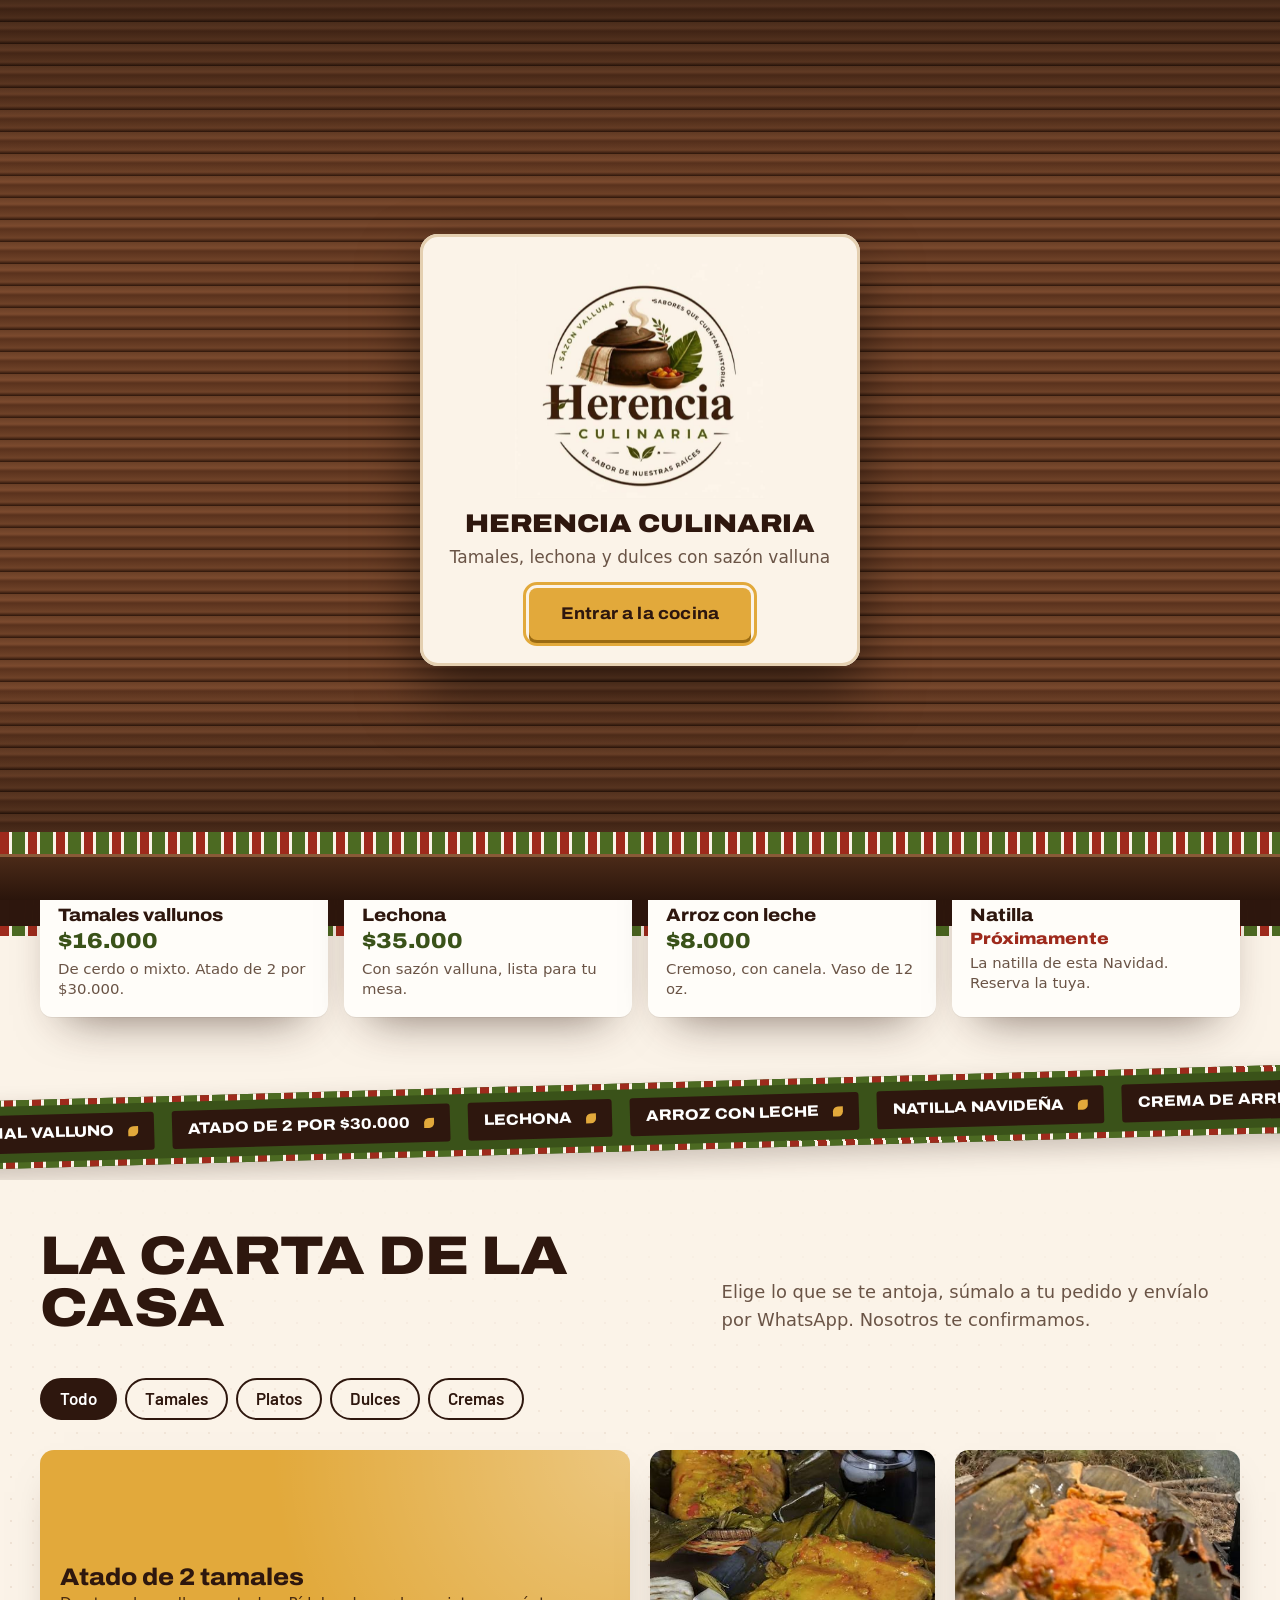
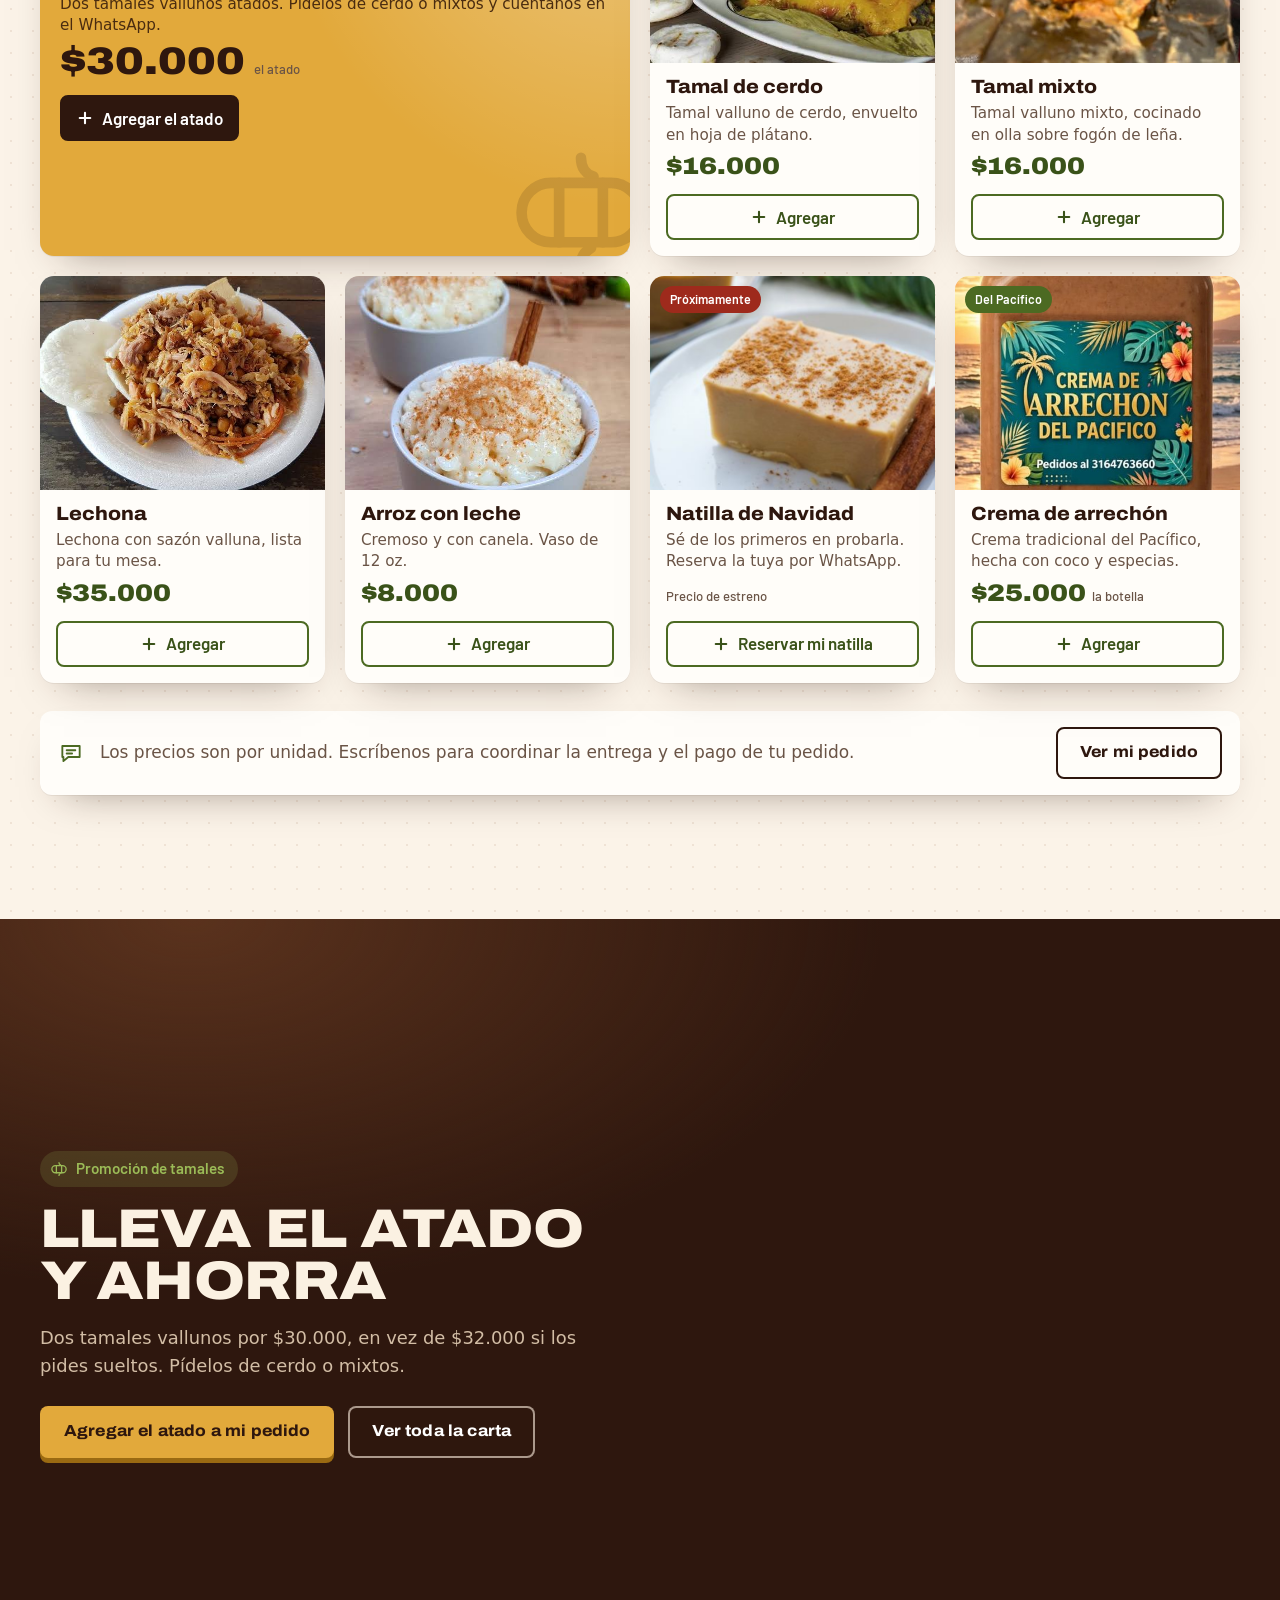
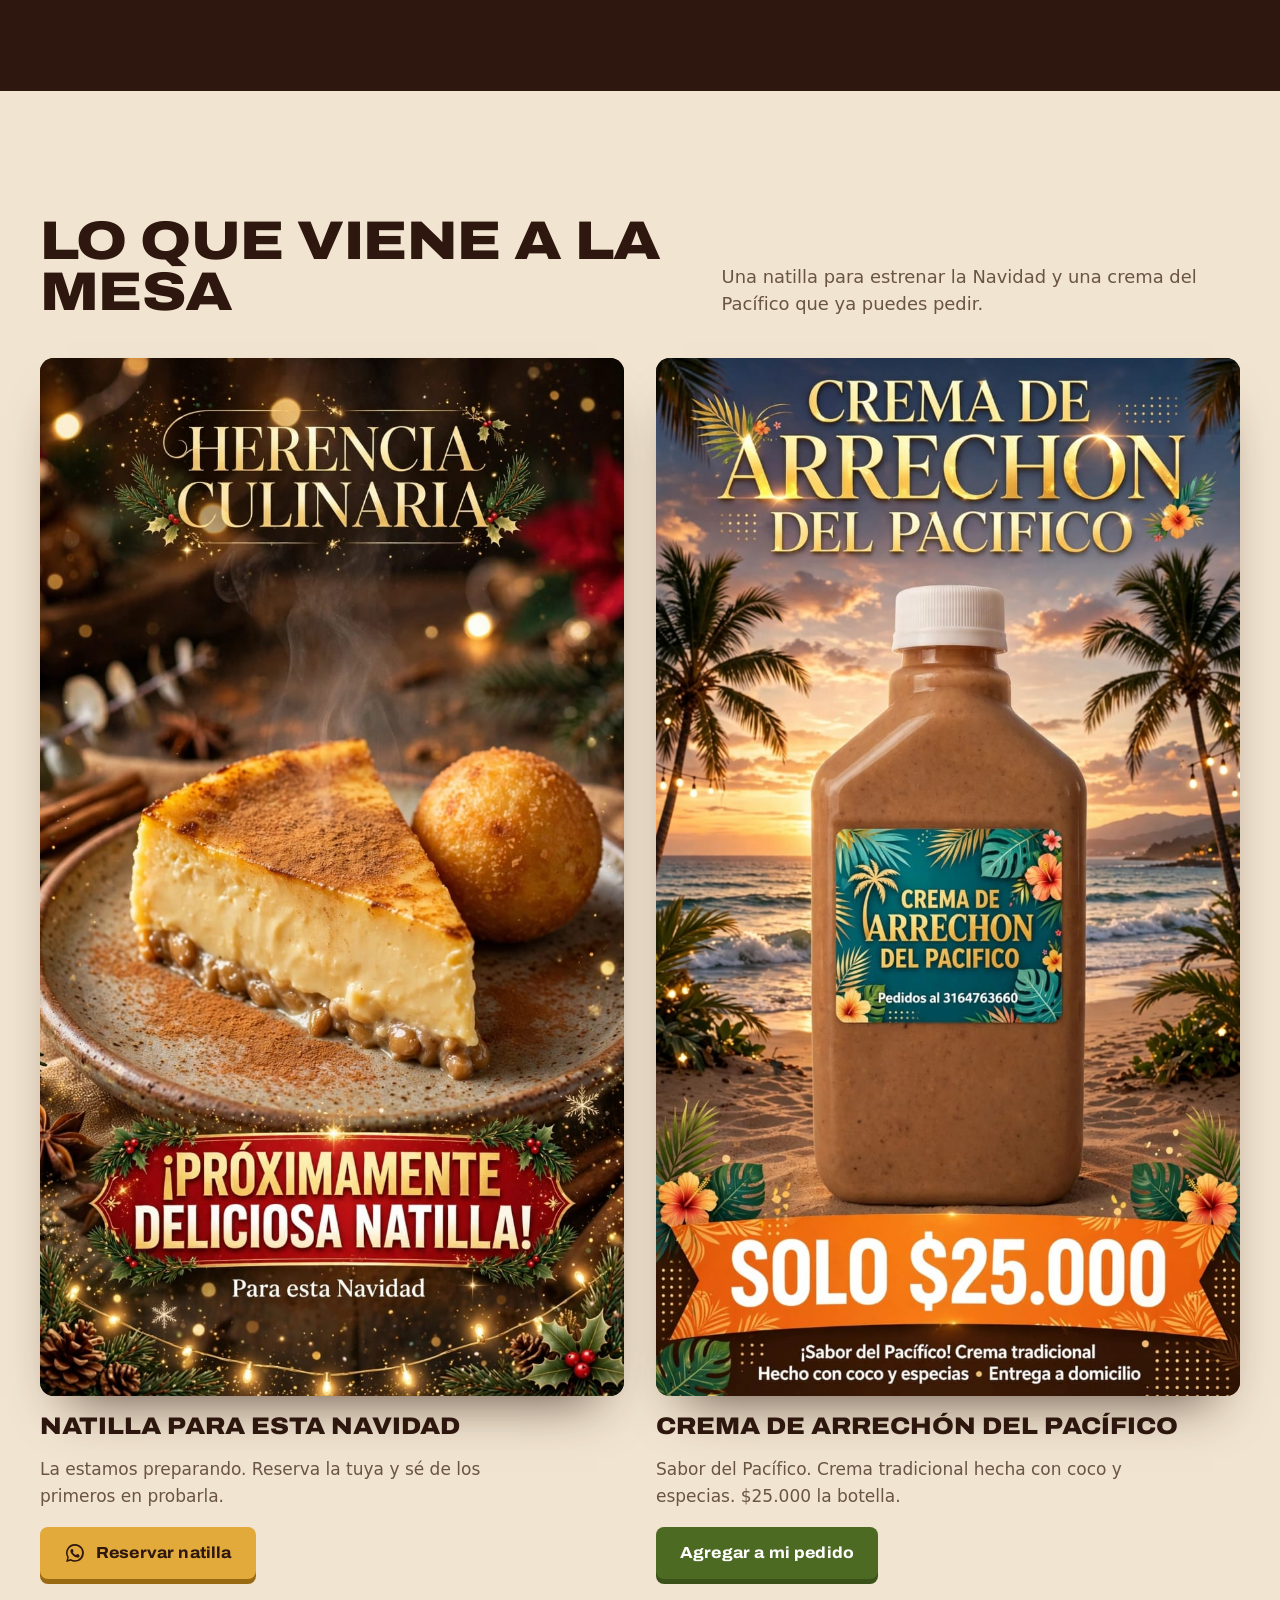
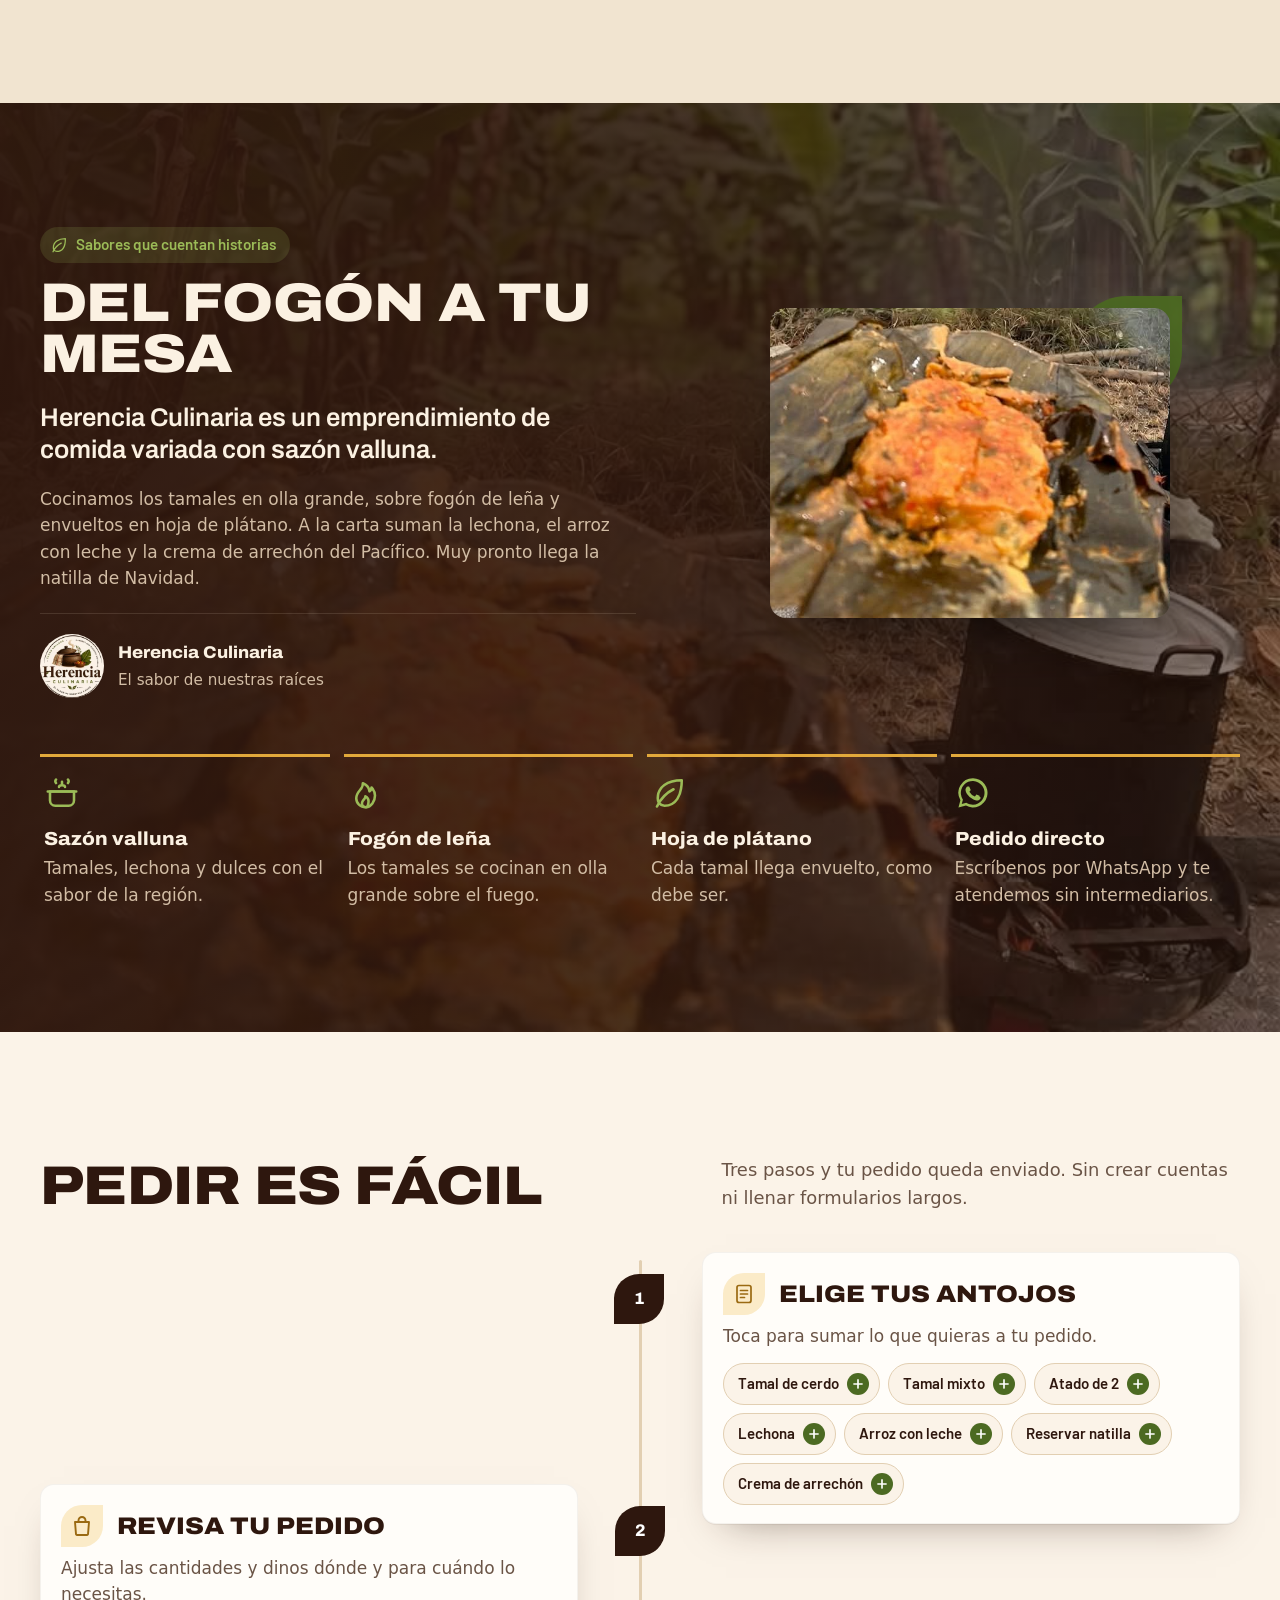
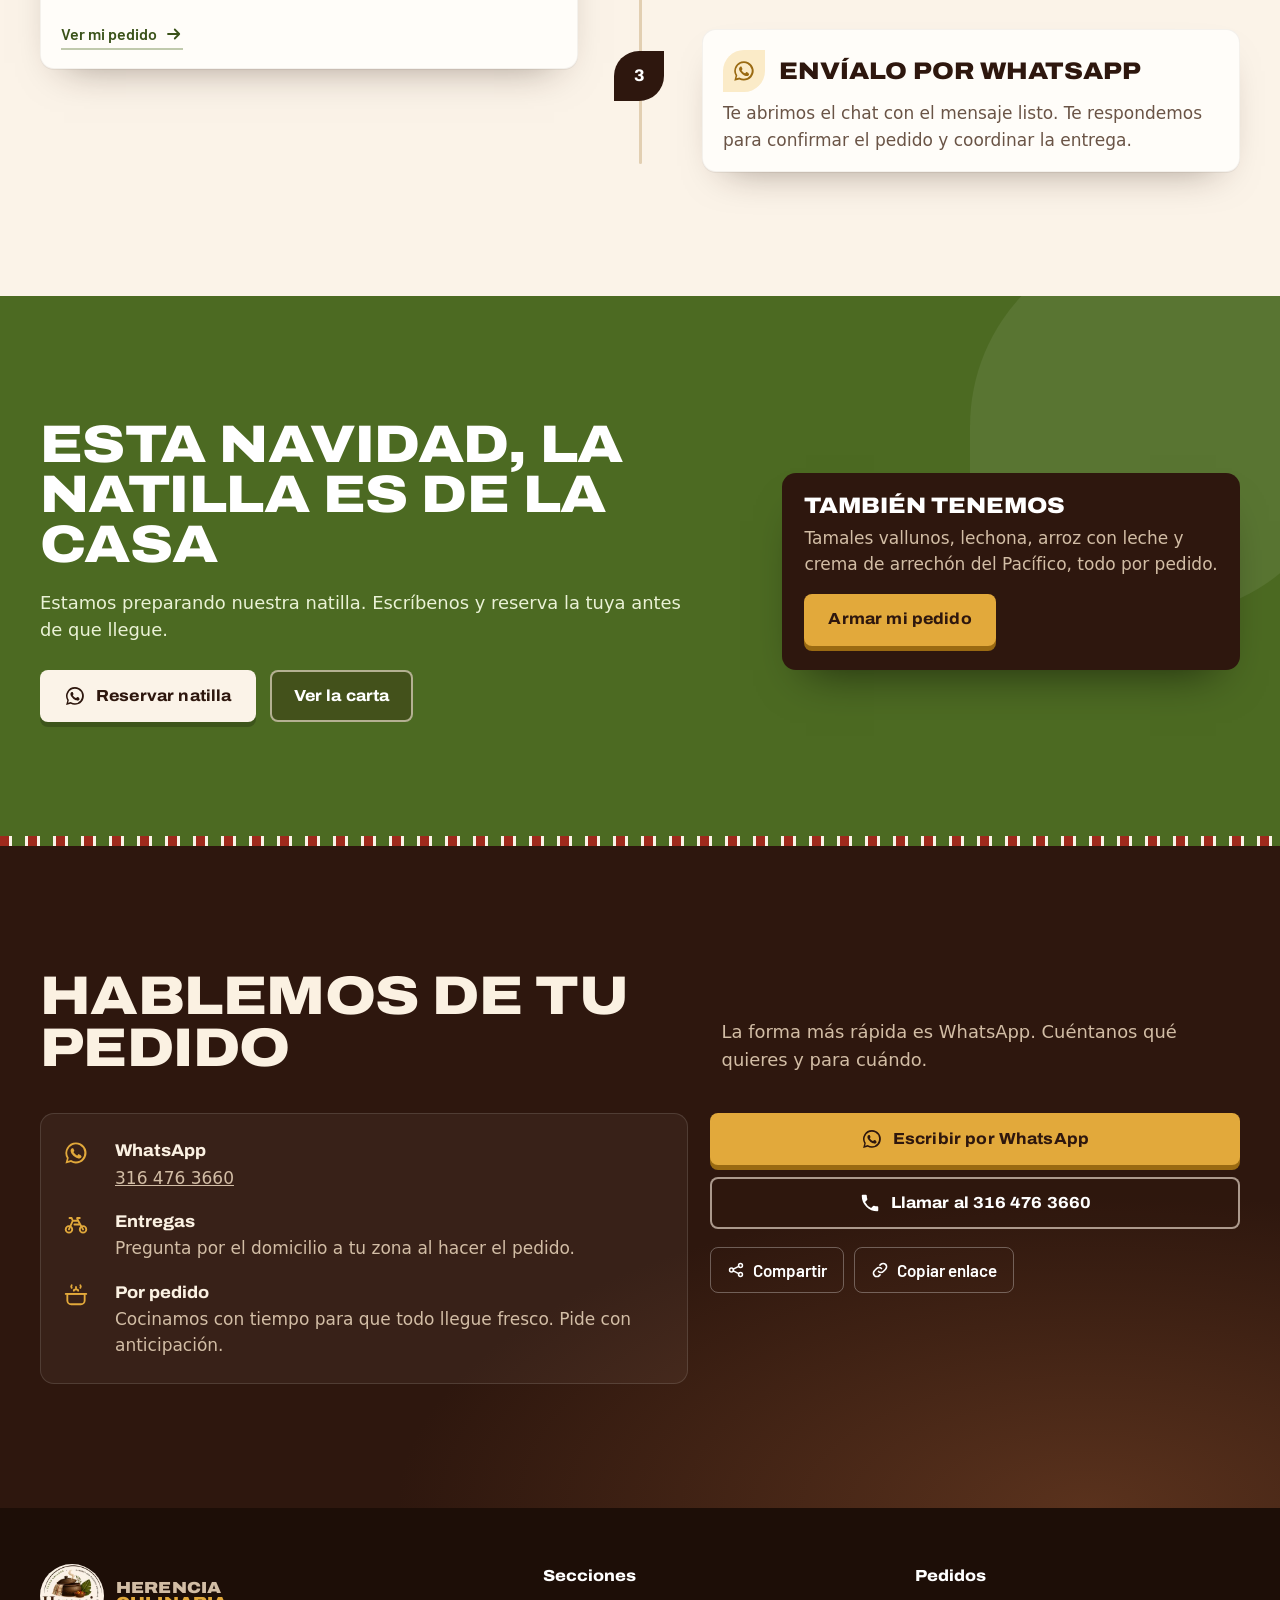
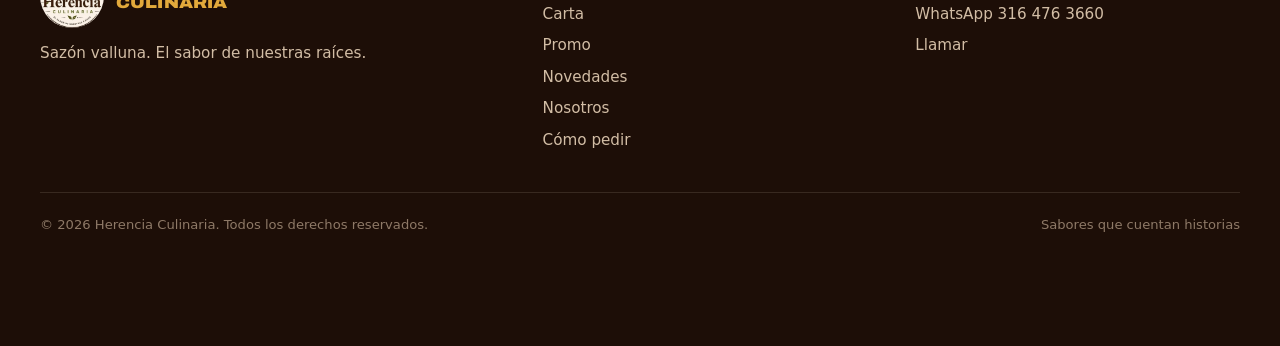
==== index.html @ c5fe3b29 "Update index.html" ====
<!doctype html>
<html lang="es">
<head>
<meta charset="utf-8">
<meta name="viewport" content="width=device-width, initial-scale=1, viewport-fit=cover">
<title>Herencia Culinaria | Tamales vallunos, lechona y dulces con sazón valluna</title>
<meta name="description" content="Herencia Culinaria: tamales vallunos de cerdo y mixto, lechona, arroz con leche, crema de arrechón del Pacífico y natilla navideña. Pide por WhatsApp.">
<meta name="theme-color" content="#2E170E">
<meta property="og:type" content="website">
<meta property="og:title" content="Herencia Culinaria">
<meta property="og:description" content="El sabor de nuestras raíces. Tamales, lechona y dulces con sazón valluna.">
<meta property="og:image" content="og.jpg">
<meta name="twitter:card" content="summary_large_image">
<link rel="icon" href="favicon.ico" sizes="any"><link rel="icon" type="image/png" href="favicon.png"><link rel="apple-touch-icon" href="apple-touch-icon.png">
<link rel="preload" href="font_archivo.woff2" as="font" type="font/woff2" crossorigin>
<style>
@font-face{font-family:"Archivo";src:url(font_archivo.woff2) format("woff2");font-weight:100 900;font-stretch:62% 125%;font-display:swap}
@font-face{font-family:"Barlow";src:url(font_b400.woff2) format("woff2");font-weight:400;font-display:swap}
@font-face{font-family:"Barlow";src:url(font_b500.woff2) format("woff2");font-weight:500;font-display:swap}
@font-face{font-family:"Barlow";src:url(font_b600.woff2) format("woff2");font-weight:600;font-display:swap}

:root{
  --oro:#E2A93B; --oro-2:#9A6A12; --oro-claro:#F3C566; --oro-suave:#FBEBC8;
  --cafe:#2E170E; --cafe-2:#3D2013; --cafe-3:#53301D; --linea:rgba(255,236,210,.12);
  --crema:#FBF3E8; --arena:#F1E4D0; --arena-2:#E2CFB2; --blanco:#FFFDF9;
  --verde:#4C6A22; --verde-2:#3A5219; --verde-claro:#9BBB57; --verde-suave:#E7EED5;
  --rojo:#9E2A1C; --tierra:#8A4F2B;
  --texto-claro:#FBF1E2; --sub-claro:#D2BDA5; --texto-osc:#2E170E; --sub-osc:#6A5446;
  --mantel:repeating-linear-gradient(90deg,var(--rojo) 0 9px,var(--crema) 9px 12px,var(--verde) 12px 25px,var(--crema) 25px 28px);
  --hoja:50% 0 50% 0;
  --display:"Archivo","Arial Narrow",Impact,sans-serif;
  --texto:"Barlow",system-ui,-apple-system,"Segoe UI",sans-serif;
  --hd:68px; --gutter:20px; --ancho:1200px;
  --sombra:0 1px 0 rgba(46,23,14,.06),0 18px 40px -24px rgba(46,23,14,.5);
}
@media (min-width:900px){:root{--gutter:32px}}
*{box-sizing:border-box;-webkit-tap-highlight-color:transparent}
html{-webkit-text-size-adjust:100%;scroll-padding-top:calc(var(--hd) + 10px);scroll-behavior:smooth}
@media (prefers-reduced-motion:reduce){html{scroll-behavior:auto}}
body{margin:0;background:var(--crema);color:var(--texto-osc);font-family:var(--texto);font-size:17px;line-height:1.55;overflow-x:hidden}
img{max-width:100%;display:block;height:auto}
a{color:inherit}
button{font:inherit;color:inherit}
:focus-visible{outline:3px solid var(--oro);outline-offset:3px}
.sr{position:absolute!important;width:1px;height:1px;overflow:hidden;clip:rect(0 0 0 0);white-space:nowrap}
.cont{max-width:calc(var(--ancho) + var(--gutter) * 2);margin:0 auto;padding:0 var(--gutter)}
.tit{font-family:var(--display);font-stretch:116%;font-weight:850;text-transform:uppercase;line-height:.95;letter-spacing:-.01em;margin:0}
.h2{font-size:clamp(1.9rem,5vw,3.4rem)}
.sec{position:relative;padding:88px 0}
@media (min-width:1080px){.sec{padding:124px 0}}
.oscuro{background:var(--cafe);color:var(--texto-claro)}
.cab{display:grid;gap:16px;margin-bottom:40px}
@media (min-width:900px){.cab{grid-template-columns:1.1fr .9fr;align-items:end;gap:48px}.cab .lead{margin:0}}
.lead{font-size:1.12rem;max-width:58ch;margin:18px 0 0;color:var(--sub-osc)}
.oscuro .lead{color:var(--sub-claro)}
.hoja-ic{display:grid;place-items:center;border-radius:var(--hoja)}
.sello-t{display:inline-flex;align-items:center;gap:8px;font-weight:600;color:var(--verde-2);background:var(--verde-suave);padding:6px 14px 6px 10px;border-radius:999px;margin:0 0 16px;font-size:.95rem}
.sello-t svg{width:18px;height:18px}
.oscuro .sello-t{background:rgba(155,187,87,.16);color:var(--verde-claro)}

/* BOTONES */
.btn{display:inline-flex;align-items:center;justify-content:center;gap:10px;min-height:52px;padding:0 22px;border-radius:8px;border:2px solid transparent;font-family:var(--display);font-stretch:108%;font-weight:750;font-size:1rem;letter-spacing:.01em;text-decoration:none;cursor:pointer;transition:transform .15s ease,background-color .2s ease,border-color .2s ease,color .2s,box-shadow .2s;position:relative;overflow:hidden;white-space:nowrap}
.btn svg{width:22px;height:22px;flex:none}
.btn:active{transform:translateY(2px)}
.btn-o{background:var(--oro);color:var(--cafe);box-shadow:0 5px 0 var(--oro-2)}
.btn-o:active{box-shadow:0 2px 0 var(--oro-2)}
.btn-o:hover{background:var(--oro-claro)}
.btn-o::after{content:"";position:absolute;top:0;left:-60%;width:40%;height:100%;background:linear-gradient(100deg,transparent,rgba(255,255,255,.5),transparent);transform:skewX(-18deg);animation:brillo 6s ease-in-out infinite}
@keyframes brillo{0%,75%{left:-60%}100%{left:130%}}
.btn-l{border-color:rgba(255,241,226,.6);color:#fff;background:rgba(46,23,14,.3)}
.btn-l:hover{background:rgba(255,255,255,.12);border-color:#fff}
.btn-c{border-color:var(--cafe);color:var(--cafe);background:transparent}
.btn-c:hover{background:var(--cafe);color:#fff}
.btn-v{background:var(--verde);color:#fff;box-shadow:0 5px 0 var(--verde-2)}
.btn-v:active{box-shadow:0 2px 0 var(--verde-2)}
.btn-v:hover{background:#5a7c29}
.btn-b{background:var(--crema);color:var(--cafe);box-shadow:0 5px 0 rgba(0,0,0,.2)}
.btn-b:hover{background:#fff}

/* ============ ENTRADA ============ */
#en{display:none}
.js #en{display:flex}
#en{position:fixed;inset:0;z-index:100;flex-direction:column;align-items:center;justify-content:center;
  background:linear-gradient(180deg,rgba(0,0,0,.35),rgba(0,0,0,0) 20%,rgba(0,0,0,0) 76%,rgba(0,0,0,.45)),
  repeating-linear-gradient(180deg,#6a3f26 0,#7b4a2e 6px,#5a321d 9px,#6f4228 18px,#3f2112 21px,#2c160b 22px);
  transition:transform 1.3s cubic-bezier(.65,0,.3,1);will-change:transform}
#en.abre{transform:translateY(-104%)}
.en-placa{position:relative;width:min(88vw,440px);background:var(--crema);border-radius:18px;padding:22px 22px 26px;text-align:center;color:var(--cafe);box-shadow:0 30px 60px rgba(0,0,0,.5),inset 0 0 0 3px #e4cfb0}
.en-logo{position:relative;width:min(64vw,250px);aspect-ratio:1;margin:0 auto 6px}
.en-logo img{width:100%;height:100%;object-fit:contain}
.js .en-logo img{opacity:0;transform:scale(.82) rotate(-4deg)}
.en-logo.arma img{animation:logoIn .9s cubic-bezier(.2,.9,.25,1.2) forwards .1s}
@keyframes logoIn{to{opacity:1;transform:none}}
.vapor{position:absolute;left:34%;top:20%;width:14%;height:30%;pointer-events:none}
.vapor i{position:absolute;bottom:0;left:50%;width:70%;aspect-ratio:1;margin-left:-35%;border-radius:50%;background:radial-gradient(circle,rgba(150,120,95,.38),rgba(150,120,95,0) 70%);opacity:0;animation:sube-v 3.2s ease-out infinite}
.vapor i:nth-child(2){animation-delay:1.05s;left:40%}
.vapor i:nth-child(3){animation-delay:2.1s;left:62%}
@keyframes sube-v{0%{opacity:0;transform:translateY(0) scale(.6)}25%{opacity:.9}100%{opacity:0;transform:translateY(-120%) scale(1.8)}}
.en-nom{font-family:var(--display);font-weight:900;font-stretch:115%;text-transform:uppercase;line-height:.95;font-size:clamp(1.1rem,5vw,1.6rem);margin:6px 0 0;color:var(--cafe)}
.en-sub{margin:8px 0 18px;color:var(--sub-osc)}
.js .en-txt{opacity:0;transform:translateY(10px);transition:opacity .5s ease,transform .5s ease;transition-delay:1.1s}
.en-placa.lista .en-txt{opacity:1;transform:none}
.en-btn{font-size:1.06rem;padding:0 30px}
.en-placa.golpe{animation:golpe .26s cubic-bezier(.3,1.6,.5,1)}
@keyframes golpe{0%{transform:none}25%{transform:translateY(7px) scale(.985) rotate(var(--giro,-.5deg))}60%{transform:translateY(-2px)}100%{transform:none}}
.en-btn[disabled]{opacity:.85;cursor:default}
.en-mantel{position:absolute;left:0;right:0;bottom:46px;height:22px;background:var(--mantel)}
.en-riel{position:absolute;left:0;right:0;bottom:0;height:46px;background:linear-gradient(180deg,#4b2a18,#2a150b);border-top:3px solid #8a5a38}

/* ============ BARRA SUPERIOR Y CABECERA ============ */
.tb{background:#1d0e07;color:var(--sub-claro);font-size:.86rem;display:none}
@media (min-width:900px){.tb{display:block}}
.tb-in{display:flex;align-items:center;gap:22px;height:38px}
.tb a,.tb span{display:inline-flex;align-items:center;gap:8px;text-decoration:none}
.tb a:hover{color:#fff}
.tb svg{width:15px;height:15px;color:var(--oro)}
.tb .der{margin-left:auto;display:flex;gap:22px}
.hd{position:sticky;top:0;z-index:50;height:var(--hd);background:var(--cafe);color:#fff;border-bottom:1px solid var(--linea);transition:box-shadow .3s}
.hd.fijo{box-shadow:0 10px 30px rgba(0,0,0,.28)}
.hd-in{display:flex;align-items:center;gap:12px;height:100%}
.hd-marca{display:flex;align-items:center;gap:10px;text-decoration:none;margin-right:auto;min-width:0}
.hd-marca img{width:46px;height:46px;border-radius:50%;flex:none;background:var(--crema)}
.hd-nom{font-family:var(--display);font-weight:900;font-stretch:115%;text-transform:uppercase;line-height:.9;font-size:.86rem;letter-spacing:.01em}
.hd-nom span{display:block;color:var(--oro)}
.hd-nav{display:none;gap:2px}
.hd-nav a{position:relative;text-decoration:none;font-weight:600;padding:8px 11px;border-radius:6px;color:#E3D2BD}
.hd-nav a::after{content:"";position:absolute;left:11px;right:11px;bottom:2px;height:2px;background:var(--oro);transform:scaleX(0);transform-origin:left;transition:transform .25s}
.hd-nav a:hover{color:#fff}
.hd-nav a:hover::after,.hd-nav a.act::after{transform:none}
.hd-nav a.act{color:#fff}
.icono-b{width:44px;height:44px;border-radius:8px;border:1px solid var(--linea);background:transparent;display:grid;place-items:center;cursor:pointer;flex:none;color:#fff}
.icono-b svg{width:22px;height:22px}
.hd-cta{min-height:44px;padding:0 16px;font-size:.92rem;box-shadow:0 4px 0 var(--oro-2)}
.hd-menu{display:grid}
.hd-son .off{display:none}
.hd-son[aria-pressed="false"] .on{display:none}
.hd-son[aria-pressed="false"] .off{display:block}
@media (max-width:599px){.hd-cta{display:none}}
@media (max-width:370px){.hd-nom{font-size:.74rem}}
@media (min-width:1120px){.hd-nav{display:flex}.hd-menu{display:none}.hd-nom{font-size:.98rem}}
.menu{position:fixed;inset:0;z-index:70;background:var(--cafe);color:#fff;display:flex;flex-direction:column;padding:calc(var(--hd) + 10px) 24px calc(24px + env(safe-area-inset-bottom));overflow:auto}
.menu[hidden]{display:none}
.menu-x{position:absolute;right:16px;top:12px}
.menu nav{display:grid;gap:4px;margin-bottom:28px}
.menu nav a{display:block;text-decoration:none;font-family:var(--display);font-stretch:118%;font-weight:850;text-transform:uppercase;font-size:clamp(1.6rem,8vw,2.4rem);line-height:1.15;padding:6px 0;border-bottom:1px solid var(--linea)}
.js .menu nav a{opacity:0;transform:translateX(-18px)}
.menu.abierto nav a{opacity:1;transform:none;transition:opacity .35s ease,transform .35s ease;transition-delay:calc(var(--i) * 45ms)}
.menu-contacto{display:grid;gap:10px;margin-top:auto}
.menu-contacto .btn{width:100%}
.menu-datos{color:var(--sub-claro);font-size:.95rem;margin:14px 0 0;line-height:1.7}

/* ============ PORTADA ============ */
.pt{position:relative;color:#fff;background:radial-gradient(120% 90% at 85% 10%,#5a321d 0%,rgba(90,50,29,0) 55%),var(--cafe);isolation:isolate;overflow:hidden}
.pt-in{display:grid;min-height:min(780px,calc(100svh - var(--hd)));align-items:center;gap:36px;padding-top:56px;padding-bottom:160px}
@media (min-width:960px){.pt-in{grid-template-columns:1.1fr .9fr;gap:56px}}
.pt-txt-c{position:relative;z-index:2}
.lugar{display:inline-flex;align-items:center;gap:8px;font-weight:600;color:var(--cafe);background:var(--oro);padding:6px 14px 6px 10px;border-radius:4px;margin-bottom:22px}
.lugar svg{width:18px;height:18px}
.pt h1{font-family:var(--display);font-stretch:120%;font-weight:900;text-transform:uppercase;line-height:.94;letter-spacing:-.015em;font-size:clamp(2.2rem,5.6vw,4.4rem);margin:0;max-width:14ch}
.pt h1 .pal{display:inline-block;overflow:hidden;vertical-align:top;padding-bottom:.06em;margin-bottom:-.06em}
.pt h1 .pal>span{display:inline-block}
.js .pt h1 .pal>span{transform:translateY(108%)}
.listo .pt h1 .pal>span{transform:none;transition:transform .85s cubic-bezier(.2,.8,.2,1);transition-delay:calc(var(--i) * 70ms + 200ms)}
.pt h1 .acento{color:var(--oro)}
.pt-txt{font-size:1.15rem;max-width:46ch;margin:22px 0 28px;color:#EBDDC9}
.pt-acc{display:flex;flex-wrap:wrap;gap:14px}
.pt-sellos{display:flex;flex-wrap:wrap;gap:10px 24px;margin:30px 0 0;padding:0;list-style:none;color:#E6D6C0;font-weight:500}
.pt-sellos li{display:flex;align-items:center;gap:8px}
.pt-sellos svg{width:20px;height:20px;color:var(--verde-claro)}
.js .pt .lugar,.js .pt-txt,.js .pt-acc,.js .pt-sellos,.js .pt-foto{opacity:0;transform:translateY(14px)}
.listo .pt .lugar,.listo .pt-txt,.listo .pt-acc,.listo .pt-sellos{opacity:1;transform:none;transition:opacity .7s ease .85s,transform .7s ease .85s}
.listo .pt .lugar{transition-delay:.1s}
.listo .pt-sellos{transition-delay:1.15s}
.pt-foto{position:relative;z-index:1;justify-self:center;width:min(100%,430px)}
.listo .pt-foto{opacity:1;transform:none;transition:opacity .9s ease .3s,transform .9s ease .3s}
.pt-marco{position:relative;border-radius:200px 200px 18px 18px;overflow:hidden;aspect-ratio:4/5;box-shadow:0 30px 60px -20px rgba(0,0,0,.65),0 0 0 6px rgba(251,243,232,.08)}
.pt-marco img{width:100%;height:100%;object-fit:cover;object-position:50% 62%;transform:scale(1.12);transition:transform 2.8s cubic-bezier(.2,.7,.2,1)}
.listo .pt-marco img{transform:scale(1)}
.pt-marco::after{content:"";position:absolute;inset:0;background:linear-gradient(0deg,rgba(46,23,14,.45),rgba(46,23,14,0) 40%)}
.pt-chapa{position:absolute;z-index:3;right:-6px;bottom:30px;width:128px;height:128px;border-radius:50%;background:var(--oro);color:var(--cafe);display:grid;place-content:center;text-align:center;font-family:var(--display);line-height:1;transform:rotate(10deg);box-shadow:0 14px 28px -10px rgba(0,0,0,.6),inset 0 0 0 4px rgba(46,23,14,.14);animation:mece 5s ease-in-out infinite}
.pt-chapa small{font-size:.74rem;font-weight:700;font-stretch:100%}
.pt-chapa b{display:block;font-size:1.5rem;font-weight:900;font-stretch:104%;margin:3px 0;letter-spacing:-.02em}
.pt-chapa span{font-size:.8rem;font-weight:800;font-stretch:108%}
@keyframes mece{0%,100%{transform:rotate(10deg)}50%{transform:rotate(4deg) translateY(-4px)}}
.pt-mantel{position:absolute;left:0;right:0;bottom:0;height:10px;background:var(--mantel);z-index:2}
@media (max-width:959px){
  .pt-in{padding-top:30px;padding-bottom:138px;min-height:0}
  .pt-foto{order:-1;width:min(86%,340px)}
  .pt-chapa{width:108px;height:108px;right:-8px;bottom:22px}
  .pt-chapa b{font-size:1.2rem}
  .pt-txt{font-size:1.04rem;margin:16px 0 22px}
  .pt-acc .btn{flex:1 1 auto}
  .pt-sellos{font-size:.93rem;gap:8px 18px}
}
/* accesos rápidos */
.acc{position:relative;z-index:3;margin-top:-108px}
.acc-grid{display:grid;grid-template-columns:1fr 1fr;gap:12px}
@media (min-width:960px){.acc-grid{grid-template-columns:repeat(4,1fr);gap:16px}}
.acc-t{position:relative;display:flex;flex-direction:column;gap:6px;background:var(--blanco);border-radius:12px;padding:20px 18px 18px;text-decoration:none;box-shadow:0 1px 0 rgba(46,23,14,.06),0 24px 48px -26px rgba(46,23,14,.65);transition:transform .3s cubic-bezier(.2,.8,.2,1)}
.acc-t::after{content:"";position:absolute;left:0;right:0;bottom:0;height:4px;border-radius:0 0 12px 12px;background:var(--verde);transform:scaleX(0);transform-origin:left;transition:transform .35s}
.acc-t:hover{transform:translateY(-5px)}
.acc-t:hover::after{transform:none}
.acc-ic{width:48px;height:48px;background:var(--oro-suave);color:var(--oro-2);margin-bottom:4px;transition:background-color .3s,color .3s}
.acc-t:hover .acc-ic{background:var(--verde);color:#fff}
.acc-ic svg{width:26px;height:26px}
.acc-t h3{font-family:var(--display);font-stretch:110%;font-weight:800;font-size:1.12rem;line-height:1.05;margin:0}
.acc-t .pr{font-family:var(--display);font-stretch:112%;font-weight:850;font-size:1.35rem;color:var(--verde-2);line-height:1}
.acc-t .pr.prox{font-size:1.02rem;color:var(--rojo)}
.acc-t p{margin:0;color:var(--sub-osc);font-size:.93rem;line-height:1.35}
@media (max-width:599px){.acc-t{padding:16px 14px 14px}.acc-t p{display:none}.acc-ic{width:42px;height:42px}.acc-t h3{font-size:1rem}.acc-t .pr{font-size:1.15rem}}

/* ============ CINTA ============ */
.cinta-env{position:relative;overflow:hidden;padding:66px 0 30px;background:var(--crema)}
.cinta{position:relative;margin:0 -4%;padding:9px 0;background:var(--verde-2);transform:rotate(-1.6deg);box-shadow:0 10px 24px rgba(46,23,14,.22);border-top:6px solid transparent;border-bottom:6px solid transparent;border-image:var(--mantel) 6 0 6 0 stretch}
.cinta-pista{display:flex;width:max-content;animation:cinta 46s linear infinite}
.pausa .cinta-pista{animation-play-state:paused}
.cinta-grupo{display:flex;align-items:center;gap:18px;padding-right:18px}
.cinta-it{display:inline-flex;align-items:center;gap:14px;background:var(--cafe);color:#fff;font-family:var(--display);font-stretch:112%;font-weight:800;text-transform:uppercase;font-size:.95rem;padding:7px 16px;border-radius:3px;white-space:nowrap}
.cinta-it::after{content:"";width:10px;height:10px;background:var(--oro);border-radius:var(--hoja)}
@keyframes cinta{to{transform:translateX(-50%)}}

/* ============ CARTA ============ */
.ca{background:var(--crema);padding-top:50px}
.ca::before{content:"";position:absolute;inset:0;pointer-events:none;background-image:radial-gradient(rgba(138,79,43,.1) 1.2px,transparent 1.4px);background-size:22px 22px;-webkit-mask-image:linear-gradient(180deg,transparent,#000 25%);mask-image:linear-gradient(180deg,transparent,#000 25%)}
.ca .cont{position:relative}
.ca-filtros{display:flex;gap:8px;overflow-x:auto;padding:4px var(--gutter) 14px;margin:0 calc(var(--gutter) * -1) 16px;scrollbar-width:none}
.ca-filtros::-webkit-scrollbar{display:none}
.ca-f{flex:none;min-height:42px;padding:0 18px;border-radius:999px;border:2px solid var(--cafe);background:transparent;font-weight:600;cursor:pointer;color:var(--cafe);transition:background-color .2s,color .2s}
.ca-f[aria-pressed="true"]{background:var(--cafe);color:#fff}
.ca-grid{display:grid;gap:16px;grid-template-columns:1fr 1fr}
@media (min-width:860px){.ca-grid{grid-template-columns:repeat(3,1fr);gap:20px}}
@media (min-width:1100px){.ca-grid{grid-template-columns:repeat(4,1fr)}}
.ca-c{position:relative;background:var(--blanco);border-radius:14px;overflow:hidden;display:flex;flex-direction:column;box-shadow:var(--sombra);transition:transform .35s cubic-bezier(.2,.8,.2,1),box-shadow .35s}
.ca-c:hover{transform:translateY(-4px);box-shadow:0 1px 0 rgba(46,23,14,.06),0 26px 46px -24px rgba(46,23,14,.55)}
.ca-c[hidden]{display:none}
.ca-foto{position:relative;aspect-ratio:4/3;overflow:hidden;background:var(--arena)}
.ca-foto img{width:100%;height:100%;object-fit:cover;transition:transform .8s cubic-bezier(.2,.7,.2,1)}
.ca-c:hover .ca-foto img{transform:scale(1.06)}
.ca-ins{position:absolute;left:10px;top:10px;background:var(--rojo);color:#fff;padding:4px 10px;border-radius:999px;font-size:.78rem;font-weight:600}
.ca-ins.v{background:var(--verde)}
.ca-cuerpo{padding:14px 16px 16px;display:flex;flex-direction:column;gap:6px;flex:1}
.ca-c h3{font-family:var(--display);font-stretch:108%;font-weight:800;font-size:1.2rem;line-height:1.05;margin:0}
.ca-c p{margin:0;color:var(--sub-osc);font-size:.95rem;line-height:1.4}
.ca-precio{font-family:var(--display);font-stretch:114%;font-weight:900;font-size:1.5rem;line-height:1;color:var(--verde-2);margin-top:2px}
.ca-precio small{font-family:var(--texto);font-weight:500;font-size:.82rem;color:var(--sub-osc);font-stretch:100%}
.ca-add{margin-top:auto;display:inline-flex;align-items:center;justify-content:center;gap:8px;min-height:46px;padding:0 14px;border-radius:8px;border:2px solid var(--verde);background:var(--blanco);color:var(--verde-2);font-weight:600;cursor:pointer;transition:background-color .2s,color .2s;margin-top:10px}
.ca-add svg{width:18px;height:18px}
.ca-add .ok{display:none}
.ca-add[aria-pressed="true"]{background:var(--verde);color:#fff}
.ca-add[aria-pressed="true"] .mas{display:none}
.ca-add[aria-pressed="true"] .ok{display:block}
.ca-promo{grid-column:1 / -1;background:var(--oro);color:var(--cafe);flex-direction:row;align-items:center;padding:0;background-image:radial-gradient(circle at 100% 0,rgba(255,255,255,.35),rgba(255,255,255,0) 50%)}
@media (min-width:860px){.ca-promo{grid-column:span 2}}
.ca-promo .ca-cuerpo{padding:20px 20px 20px;gap:4px}
.ca-promo h3{font-size:1.5rem}
.ca-promo p{color:#4a2c10}
.ca-promo .ca-precio{color:var(--cafe);font-size:2.4rem}
.ca-promo .ca-add{border-color:var(--cafe);background:var(--cafe);color:#fff;align-self:flex-start}
.ca-promo .ca-add[aria-pressed="true"]{background:#fff;color:var(--cafe)}
.ca-promo svg.fondo-m{position:absolute;right:-26px;bottom:-30px;width:150px;height:150px;opacity:.14;color:var(--cafe)}
.ca-nota{margin:28px 0 0;color:var(--sub-osc);display:flex;flex-wrap:wrap;align-items:center;gap:10px 16px;background:var(--blanco);border-radius:12px;padding:16px 18px;box-shadow:var(--sombra)}
.ca-nota svg{width:26px;height:26px;color:var(--verde);flex:none}
.ca-nota p{margin:0;flex:1 1 260px}
@media (max-width:859px){.ca-grid{gap:10px}.ca-cuerpo{padding:10px 11px 12px;gap:4px}.ca-c h3{font-size:1rem}.ca-c p{font-size:.86rem}.ca-precio{font-size:1.25rem}.ca-add{font-size:.9rem;padding:0 8px;min-height:44px}.ca-add .t-larga{display:none}.ca-promo h3{font-size:1.2rem}.ca-promo .ca-precio{font-size:1.9rem}}
@media (max-width:340px){.ca-grid{grid-template-columns:1fr}}

/* ============ PROMO (tabla de madera) ============ */
.pm{overflow:hidden;background:radial-gradient(90% 80% at 15% 0%,#5a321d 0%,rgba(90,50,29,0) 60%),var(--cafe)}
.pm-grid{display:grid;gap:36px;align-items:center}
@media (min-width:960px){.pm-grid{grid-template-columns:1fr 1fr;gap:64px}}
.pm h2{font-size:clamp(2rem,5vw,3.4rem)}
.pm-acc{display:flex;flex-wrap:wrap;gap:14px;margin-top:26px}
.tabla{position:relative;width:min(100%,460px);justify-self:center;aspect-ratio:665/865;border-radius:10px;overflow:hidden;box-shadow:0 40px 70px -26px rgba(0,0,0,.8),0 0 0 1px rgba(255,255,255,.06);transform:rotate(1.2deg);transition:transform .5s cubic-bezier(.2,.8,.2,1)}
.tabla:hover{transform:rotate(0)}
.tabla>img{position:absolute;inset:0;width:100%;height:100%;object-fit:cover}
.tabla-in{position:absolute;inset:11% 12% 9% 12%;display:flex;flex-direction:column;align-items:center;justify-content:center;text-align:center;color:#2a1209;text-shadow:0 1px 0 rgba(255,214,160,.28),0 -1px 1px rgba(0,0,0,.35)}
.tabla-in small{font-family:var(--display);font-stretch:112%;font-weight:800;text-transform:uppercase;letter-spacing:.14em;font-size:.82rem}
.tabla-in b{display:block;font-family:var(--display);font-stretch:108%;font-weight:900;font-size:clamp(2rem,8.4vw,2.9rem);line-height:.95;margin:10px 0 4px;letter-spacing:-.03em;white-space:nowrap}
.tabla-in .de{font-family:var(--display);font-stretch:112%;font-weight:800;text-transform:uppercase;font-size:clamp(1rem,3.8vw,1.3rem);line-height:1.1}
.tabla-in .linea{width:60%;height:3px;margin:16px auto;background:currentColor;opacity:.55;border-radius:2px}
.tabla-in p{margin:0;font-size:1rem;line-height:1.35;max-width:24ch;font-weight:600}
.tabla-in .btn{margin-top:18px;min-height:46px;font-size:.95rem;text-shadow:none}

  /* ============ PROMOCIÓN DEL HERO ============ */

.pt-promo{
  position:relative;
  z-index:1;
  justify-self:center;
  width:min(100%,520px);
}

.promo-card{
  position:relative;
  min-height:455px;
  padding:42px 38px 34px;
  border:1px solid rgba(251,243,232,.12);
  border-radius:28px;
  overflow:hidden;

  background:
    radial-gradient(
      circle at 90% 8%,
      rgba(226,169,59,.14) 0 12%,
      transparent 13%
    ),
    linear-gradient(
      145deg,
      rgba(83,48,29,.96),
      rgba(46,23,14,.98)
    );

  box-shadow:
    0 30px 60px -25px rgba(0,0,0,.65),
    inset 0 0 0 1px rgba(255,236,210,.04);

  display:flex;
  flex-direction:column;
  justify-content:center;
}

/* detalles decorativos muy sutiles */
.promo-card::before{
  content:"";
  position:absolute;
  width:190px;
  height:190px;
  right:-90px;
  top:-90px;
  border-radius:50%;
  border:1px solid rgba(226,169,59,.12);
  box-shadow:
    0 0 0 35px rgba(226,169,59,.025),
    0 0 0 70px rgba(226,169,59,.018);
}

.promo-card::after{
  content:"";
  position:absolute;
  width:110px;
  height:110px;
  left:-65px;
  bottom:-65px;
  border-radius:50%;
  border:1px solid rgba(251,243,232,.07);
}

.promo-content{
  position:relative;
  z-index:2;
}

.promo-badge{
  display:inline-flex;
  align-items:center;
  gap:8px;
  width:max-content;

  background:var(--oro);
  color:var(--cafe);

  padding:8px 15px;
  border-radius:999px;

  font-family:var(--display);
  font-stretch:108%;
  font-weight:800;
  font-size:.92rem;

  box-shadow:0 7px 18px -10px rgba(226,169,59,.7);
}

.promo-badge svg{
  width:17px;
  height:17px;
  fill:currentColor;
}

.promo-eyebrow{
  display:block;
  margin-top:25px;

  color:var(--verde-claro);

  font-family:var(--display);
  font-stretch:112%;
  font-weight:800;
  font-size:.78rem;
  letter-spacing:.14em;
  text-transform:uppercase;
}

.promo-card h2{
  margin:7px 0 14px;

  color:var(--texto-claro);

  font-family:var(--display);
  font-stretch:116%;
  font-weight:900;
  font-size:clamp(2.3rem,5vw,3.45rem);
  line-height:.94;
  letter-spacing:-.025em;
}

.promo-card p{
  max-width:32ch;
  margin:0;

  color:#EBDDC9;

  font-family:var(--texto);
  font-size:1.08rem;
  line-height:1.45;
}

.promo-card p strong{
  color:var(--oro-claro);

  font-family:var(--display);
  font-stretch:112%;
  font-weight:900;
  font-size:1.2em;
}

.promo-divider{
  width:100%;
  height:1px;
  margin:24px 0 20px;

  background:linear-gradient(
    90deg,
    rgba(226,169,59,.45),
    rgba(255,236,210,.08)
  );
}

.promo-time{
  display:flex;
  align-items:center;
  justify-content:space-between;
  gap:18px;
}

.promo-clock{
  display:flex;
  align-items:center;
  gap:8px;

  color:var(--sub-claro);
  font-size:.86rem;
  line-height:1.2;
}

.promo-clock svg{
  width:21px;
  height:21px;
  color:var(--oro);
  flex:none;
}

.promo-count{
  display:flex;
  gap:8px;
}

.promo-count span{
  min-width:55px;
  padding:8px 7px 7px;

  border:1px solid rgba(255,236,210,.12);
  border-radius:10px;

  background:rgba(46,23,14,.42);

  text-align:center;
}

.promo-count b{
  display:block;

  color:var(--texto-claro);

  font-family:var(--display);
  font-stretch:112%;
  font-size:1.35rem;
  font-weight:900;
  line-height:1;
}

.promo-count small{
  display:block;
  margin-top:4px;

  color:var(--sub-claro);

  font-family:var(--texto);
  font-size:.67rem;
}

.promo-btn{
  width:100%;
  min-height:54px;
  margin-top:25px;

  background:var(--oro);
  color:var(--cafe);

  border:0;
  border-radius:999px;

  font-family:var(--display);
  font-stretch:110%;
  font-weight:850;
  font-size:1rem;

  box-shadow:
    0 6px 0 var(--oro-2),
    0 16px 28px -16px rgba(226,169,59,.7);
}

.promo-btn:hover{
  background:var(--oro-claro);
  transform:translateY(-2px);
}

.promo-btn span{
  font-size:1.35rem;
  line-height:0;
  transition:transform .2s ease;
}

.promo-btn:hover span{
  transform:translateX(4px);
    }

/* ============ NOVEDADES (afiches) ============ */
.nv{background:var(--arena)}
.nv-grid{display:grid;gap:28px}
@media (min-width:760px){.nv-grid{grid-template-columns:1fr 1fr;gap:32px}}
.nv-c{display:flex;flex-direction:column;gap:18px}
.nv-afiche{position:relative;border-radius:14px;overflow:hidden;box-shadow:0 30px 50px -28px rgba(46,23,14,.75);background:var(--cafe);transition:transform .45s cubic-bezier(.2,.8,.2,1)}
.nv-c:hover .nv-afiche{transform:translateY(-6px) rotate(-.6deg)}
.nv-afiche img{width:100%;aspect-ratio:9/16;object-fit:cover}
.nv-c h3{font-family:var(--display);font-stretch:112%;font-weight:850;text-transform:uppercase;font-size:1.5rem;line-height:1;margin:0}
.nv-c p{margin:0;color:var(--sub-osc);max-width:46ch}
.nv-c .btn{align-self:flex-start}

/* ============ NOSOTROS ============ */
.no{overflow:hidden;isolation:isolate}
.no-fondo{position:absolute;inset:0;z-index:-2}
.no-fondo img{width:100%;height:100%;object-fit:cover;object-position:50% 85%}
.no::before{content:"";position:absolute;inset:0;z-index:-1;background:linear-gradient(90deg,rgba(46,23,14,.96) 0%,rgba(46,23,14,.86) 55%,rgba(46,23,14,.55) 100%)}
.no-grid{display:grid;gap:36px}
@media (min-width:960px){.no-grid{grid-template-columns:1.05fr .95fr;align-items:center;gap:64px}}
.no-txt p{color:var(--sub-claro);margin:0 0 14px;max-width:56ch}
.no-txt p.grande{font-family:var(--display);font-stretch:100%;font-weight:600;font-size:clamp(1.25rem,2.4vw,1.6rem);line-height:1.25;color:var(--texto-claro);margin-bottom:20px}
.no-firma{display:flex;align-items:center;gap:14px;margin-top:22px;padding-top:20px;border-top:1px solid var(--linea)}
.no-firma img{width:64px;height:64px;border-radius:50%;background:var(--crema)}
.no-firma b{display:block;font-family:var(--display);font-stretch:106%;font-weight:800}
.no-firma span{color:var(--sub-claro);font-size:.95rem}
.no-foto{position:relative;justify-self:center;width:min(100%,400px)}
.no-foto .marco{border-radius:16px;overflow:hidden;aspect-ratio:4/3.1;box-shadow:0 30px 60px -24px rgba(0,0,0,.7)}
.no-foto img{width:100%;height:100%;object-fit:cover}
.no-foto::before{content:"";position:absolute;right:-12px;top:-12px;width:110px;height:110px;border-radius:var(--hoja);background:var(--verde);opacity:.95;z-index:-1}
.cp-grid{display:grid;gap:14px;margin-top:56px}
@media (min-width:700px){.cp-grid{grid-template-columns:1fr 1fr}}
@media (min-width:1080px){.cp-grid{grid-template-columns:repeat(4,1fr)}}
.cp-i{border-top:3px solid var(--oro);padding:18px 4px 0}
.cp-i svg{width:36px;height:36px;color:var(--verde-claro);margin-bottom:10px}
.cp-i h3{font-family:var(--display);font-stretch:108%;font-weight:800;font-size:1.18rem;line-height:1.1;margin:0 0 6px}
.cp-i p{margin:0;color:var(--sub-claro)}

/* ============ CÓMO PEDIR (línea de tiempo) ============ */
.co{background:var(--crema)}
.tl{position:relative;margin-top:10px}
.tl-linea{position:absolute;left:24px;top:8px;bottom:8px;width:3px;background:var(--arena-2);border-radius:2px}
.tl-relleno{position:absolute;left:0;top:0;width:100%;height:0;background:var(--verde);border-radius:2px;transition:height .15s linear}
.tl-it{position:relative;padding-left:72px;margin-bottom:22px}
.tl-it:last-child{margin-bottom:0}
.tl-hex{position:absolute;left:0;top:14px;width:50px;height:50px;border-radius:var(--hoja);background:var(--cafe);color:#fff;display:grid;place-items:center;font-family:var(--display);font-weight:800;font-size:1.05rem;transition:background-color .4s,transform .4s}
.tl-it.act .tl-hex{background:var(--verde);transform:scale(1.08)}
.tl-c{background:var(--blanco);border-radius:14px;padding:20px 20px 18px;box-shadow:var(--sombra);border:1px solid rgba(46,23,14,.05)}
.tl-cab{display:flex;align-items:center;gap:14px;margin-bottom:8px}
.tl-ic{width:42px;height:42px;background:var(--oro-suave);color:var(--oro-2);flex:none}
.tl-ic svg{width:24px;height:24px}
.tl-c h3{font-family:var(--display);font-stretch:112%;font-weight:850;text-transform:uppercase;font-size:clamp(1.2rem,2.6vw,1.5rem);line-height:1;margin:0}
.tl-c p{margin:0;color:var(--sub-osc)}
.chips{display:flex;flex-wrap:wrap;gap:8px;margin:14px 0 0}
.ch{display:inline-flex;align-items:center;gap:8px;min-height:42px;padding:0 10px 0 14px;border-radius:999px;border:1.5px solid var(--arena-2);background:var(--crema);cursor:pointer;font-weight:600;font-size:.94rem;color:var(--cafe);transition:background-color .2s,border-color .2s,color .2s}
.ch:hover{border-color:var(--verde)}
.ch i{display:grid;place-items:center;width:22px;height:22px;border-radius:50%;background:var(--verde);color:#fff;font-style:normal}
.ch i svg{width:14px;height:14px}
.ch .ok{display:none}
.ch[aria-pressed="true"]{background:var(--verde);border-color:var(--verde);color:#fff}
.ch[aria-pressed="true"] i{background:#fff;color:var(--verde-2)}
.ch[aria-pressed="true"] .mas{display:none}
.ch[aria-pressed="true"] .ok{display:block}
.tl-c .enlace{margin-top:14px;display:inline-flex;align-items:center;gap:8px;font-weight:600;color:var(--verde-2);background:none;border:0;border-bottom:2px solid rgba(76,106,34,.35);padding:0 0 2px;cursor:pointer;font-size:1rem}
.tl-c .enlace svg{width:18px;height:18px;transition:transform .2s}
.tl-c .enlace:hover svg{transform:translateX(4px)}
@media (min-width:960px){
  .tl-linea{left:50%;margin-left:-1.5px}
  .tl-it{width:50%;padding-left:0;padding-right:62px;margin-bottom:-40px}
  .tl-it:nth-child(even){margin-left:50%;padding-right:0;padding-left:62px}
  .tl-hex{left:auto;right:-25px;top:22px}
  .tl-it:nth-child(even) .tl-hex{right:auto;left:-26px}
  .tl-it:last-child{margin-bottom:0}
}

/* ============ LLAMADO ============ */
.ll{background:var(--verde);color:#fff;overflow:hidden;isolation:isolate}
.ll::before{content:"";position:absolute;right:-70px;top:-60px;width:380px;height:380px;border-radius:var(--hoja);background:rgba(255,255,255,.07);z-index:-1}
.ll::after{content:"";position:absolute;left:0;right:0;bottom:0;height:10px;background:var(--mantel)}
.ll-grid{display:grid;gap:30px;align-items:center}
@media (min-width:960px){.ll-grid{grid-template-columns:1.2fr .8fr;gap:56px}}
.ll h2{font-size:clamp(2rem,5vw,3.3rem)}
.ll p.lead{color:#EAF2D6}
.ll-acc{display:flex;flex-wrap:wrap;gap:14px;margin-top:26px}
.ll-nat{background:var(--cafe);border-radius:14px;padding:22px 22px 24px;box-shadow:0 24px 44px -24px rgba(0,0,0,.6)}
.ll-nat h3{font-family:var(--display);font-stretch:112%;font-weight:850;text-transform:uppercase;font-size:1.4rem;line-height:1;margin:0 0 8px}
.ll-nat p{margin:0 0 16px;color:var(--sub-claro)}

/* ============ CONTACTO ============ */
.ct{overflow:hidden;background:radial-gradient(90% 80% at 85% 100%,#5a321d 0%,rgba(90,50,29,0) 60%),var(--cafe)}
.ct-grid{display:grid;gap:22px}
@media (min-width:960px){.ct-grid{grid-template-columns:1.1fr .9fr}}
.ct-ficha{background:rgba(255,236,210,.05);border:1px solid rgba(255,255,255,.12);border-radius:14px;padding:24px 22px;display:grid;gap:18px}
.ct-dato{display:grid;grid-template-columns:40px 1fr;gap:12px;align-items:start}
.ct-dato svg{width:26px;height:26px;color:var(--oro);margin-top:2px}
.ct-dato b{display:block;font-family:var(--display);font-stretch:106%;font-weight:750}
.ct-dato span,.ct-dato a{color:var(--sub-claro)}
.ct-acc{display:grid;gap:12px;align-content:start}
.ct-comp{display:flex;gap:10px;flex-wrap:wrap;margin-top:6px}
.ct-comp button{min-height:46px;padding:0 16px;border-radius:8px;border:1px solid rgba(255,255,255,.3);background:transparent;cursor:pointer;font-weight:600;display:inline-flex;align-items:center;gap:8px;color:#fff}
.ct-comp button:hover{background:rgba(255,255,255,.1)}
.ct-comp svg{width:18px;height:18px}

/* ============ PIE ============ */
.ft{background:#1d0e07;color:var(--sub-claro);padding:56px 0 calc(110px + env(safe-area-inset-bottom));font-size:.95rem}
.ft-grid{display:grid;gap:30px}
@media (min-width:860px){.ft-grid{grid-template-columns:1.4fr 1fr 1fr;gap:48px}}
.ft-marca{display:flex;align-items:center;gap:12px;margin-bottom:14px}
.ft-marca img{width:64px;height:64px;border-radius:50%}
.ft h4{font-family:var(--display);font-stretch:110%;font-weight:800;font-size:1rem;color:#fff;margin:0 0 14px}
.ft ul{list-style:none;margin:0;padding:0;display:grid;gap:8px}
.ft a{text-decoration:none}
.ft a:hover{color:#fff}
.ft p{margin:0}
.ft-abajo{display:flex;flex-wrap:wrap;gap:8px 24px;justify-content:space-between;margin-top:40px;padding-top:22px;border-top:1px solid var(--linea);font-size:.82rem;color:#8e7967}

/* ============ PEDIDO ============ */
.ctz-boton{position:fixed;right:16px;bottom:calc(16px + env(safe-area-inset-bottom));z-index:60;display:inline-flex;align-items:center;gap:10px;min-height:56px;padding:0 20px 0 16px;border-radius:999px;border:0;background:var(--oro);color:var(--cafe);font-family:var(--display);font-stretch:108%;font-weight:800;cursor:pointer;box-shadow:0 14px 30px -8px rgba(0,0,0,.5),0 4px 0 var(--oro-2);transition:transform .3s,opacity .3s}
.ctz-boton svg{width:24px;height:24px}
.ctz-boton.oculto{transform:translateY(140%);opacity:0;pointer-events:none}
.ctz-n{display:none;min-width:26px;height:26px;border-radius:13px;background:var(--cafe);color:#fff;font-size:.95rem;align-items:center;justify-content:center;padding:0 7px}
.ctz-boton.tiene .ctz-n{display:inline-flex}
.ctz-boton.salta{animation:salta .45s ease}
@keyframes salta{30%{transform:scale(1.12)}60%{transform:scale(.96)}}
.velo{position:fixed;inset:0;z-index:80;background:rgba(20,9,4,.66);display:flex;align-items:flex-end;justify-content:center}
.velo[hidden]{display:none}
.hoja{width:100%;max-width:560px;max-height:88svh;overflow:auto;background:var(--blanco);color:var(--texto-osc);border-radius:18px 18px 0 0;padding:22px 20px calc(22px + env(safe-area-inset-bottom));animation:sube .3s ease}
@media (min-width:640px){.velo{align-items:center}.hoja{border-radius:18px}}
@keyframes sube{from{transform:translateY(40px);opacity:0}}
.hoja-cab{display:flex;align-items:center;justify-content:space-between;gap:12px;margin-bottom:6px}
.hoja-cab h2{font-family:var(--display);font-stretch:112%;font-weight:850;text-transform:uppercase;font-size:1.5rem;margin:0;line-height:1}
.cerrar{width:44px;height:44px;border-radius:8px;border:1px solid var(--arena-2);background:#fff;cursor:pointer;display:grid;place-items:center;flex:none}
.cerrar svg{width:20px;height:20px}
.ctz-vacia{color:var(--sub-osc);margin:8px 0 16px}
.ctz-lista{list-style:none;margin:10px 0 12px;padding:0;display:grid;gap:10px}
.ctz-it{display:grid;grid-template-columns:1fr auto;gap:8px 12px;align-items:center;padding:12px;border:1px solid var(--arena-2);border-radius:10px}
.ctz-it b{font-family:var(--display);font-stretch:104%;font-weight:750}
.ctz-paso{display:flex;align-items:center;gap:6px}
.ctz-paso button{width:40px;height:40px;border-radius:8px;border:1px solid var(--arena-2);background:var(--arena);cursor:pointer;font-weight:700;font-size:1.1rem}
.ctz-paso output{min-width:28px;text-align:center;font-weight:700}
.ctz-uni{grid-column:1 / -1;display:flex;justify-content:space-between;align-items:center;color:var(--sub-osc);font-size:.92rem}
.ctz-quitar{border:0;background:none;color:#B3261E;font-weight:600;cursor:pointer;padding:6px 0}
.ctz-total{display:flex;justify-content:space-between;align-items:baseline;gap:12px;padding:12px 2px 16px;font-weight:600}
.ctz-total b{font-family:var(--display);font-stretch:114%;font-weight:900;font-size:1.5rem;color:var(--verde-2)}
.ctz-total small{display:block;font-weight:400;color:var(--sub-osc);font-size:.85rem}
.ctz-campo{display:grid;gap:6px;margin-bottom:12px}
.ctz-campo label{font-weight:600}
.ctz-campo input{min-height:48px;border:1px solid #CDBFA9;border-radius:8px;padding:0 12px;font:inherit;background:#fff;color:var(--texto-osc);width:100%}
.ctz-campo input:focus{outline:3px solid rgba(226,169,59,.5);border-color:var(--oro-2)}
.ctz-enviar{width:100%;margin-top:6px}
.aviso{position:fixed;left:50%;top:calc(var(--hd) + 14px);transform:translate(-50%,-16px);background:var(--cafe);color:#fff;border:1px solid rgba(255,255,255,.2);padding:10px 16px;border-radius:8px;z-index:90;opacity:0;pointer-events:none;transition:opacity .25s,transform .25s;max-width:88vw;text-align:center}
.aviso.ve{opacity:1;transform:translate(-50%,0)}

/* aparición al bajar */
.js .rv{opacity:0;transform:translateY(24px);transition:opacity .7s ease,transform .7s cubic-bezier(.2,.8,.2,1)}
.js .rv.ve{opacity:1;transform:none}
.js .rv.d1{transition-delay:.08s}.js .rv.d2{transition-delay:.16s}.js .rv.d3{transition-delay:.24s}

@media (prefers-reduced-motion:reduce){
  .js .rv{opacity:1;transform:none;transition:none}
  .cinta-pista,.btn-o::after,.pt-chapa,.vapor i{animation:none}
  .cinta-grupo.dup{display:none}
  .js .pt h1 .pal>span,.js .pt .lugar,.js .pt-txt,.js .pt-acc,.js .pt-sellos,.js .pt-foto{transform:none;opacity:1}
  .pt-marco img{transform:none;transition:none}
  .js .en-logo img,.js .en-txt{opacity:1;transform:none;animation:none}
  .js .menu nav a{opacity:1;transform:none}
  #en{transition:opacity .4s}
  #en.abre{transform:none;opacity:0}
}
</style>
</head>
<body>
<script>document.documentElement.classList.add('js');</script>

<svg width="0" height="0" style="position:absolute" aria-hidden="true">
<symbol id="i-wa" viewBox="0 0 24 24"><path fill="currentColor" d="M12 2.2a9.7 9.7 0 0 0-8.4 14.6L2.3 21.7l5-1.3A9.7 9.7 0 1 0 12 2.2zm0 17.6c-1.5 0-2.9-.4-4.2-1.1l-.3-.2-3 .8.8-2.9-.2-.3A7.9 7.9 0 1 1 12 19.8zm4.4-5.9c-.2-.1-1.4-.7-1.7-.8-.2-.1-.4-.1-.5.1l-.8.9c-.1.2-.3.2-.5.1a6.5 6.5 0 0 1-3.2-2.8c-.2-.4.2-.4.7-1.2.1-.2 0-.3 0-.4l-.8-1.8c-.2-.5-.4-.4-.5-.4h-.5a.9.9 0 0 0-.7.3 2.8 2.8 0 0 0-.9 2.1 4.9 4.9 0 0 0 1 2.6 11.2 11.2 0 0 0 4.3 3.8c1.6.7 2.2.7 3 .6.5-.1 1.4-.6 1.6-1.1.2-.6.2-1 .1-1.1l-.6-.2z"/></symbol>
<symbol id="i-pin" viewBox="0 0 24 24"><path fill="currentColor" d="M12 2a7 7 0 0 0-7 7c0 5.2 7 13 7 13s7-7.8 7-13a7 7 0 0 0-7-7zm0 9.5A2.5 2.5 0 1 1 12 6.5a2.5 2.5 0 0 1 0 5z"/></symbol>
<symbol id="i-tel" viewBox="0 0 24 24"><path fill="currentColor" d="M6.6 10.8a15.1 15.1 0 0 0 6.6 6.6l2.2-2.2a1 1 0 0 1 1-.2 11.4 11.4 0 0 0 3.6.6 1 1 0 0 1 1 1V20a1 1 0 0 1-1 1A17 17 0 0 1 3 4a1 1 0 0 1 1-1h3.5a1 1 0 0 1 1 1 11.4 11.4 0 0 0 .6 3.6 1 1 0 0 1-.3 1z"/></symbol>
<symbol id="i-mail" viewBox="0 0 24 24"><path fill="currentColor" d="M20 4H4a2 2 0 0 0-2 2v12a2 2 0 0 0 2 2h16a2 2 0 0 0 2-2V6a2 2 0 0 0-2-2zm0 4.2-8 5-8-5V6l8 5 8-5z"/></symbol>
<symbol id="i-flecha" viewBox="0 0 24 24"><path fill="none" stroke="currentColor" stroke-width="2.4" stroke-linecap="round" stroke-linejoin="round" d="M4 12h15m-6-6 6 6-6 6"/></symbol>
<symbol id="i-mas" viewBox="0 0 24 24"><path fill="none" stroke="currentColor" stroke-width="2.8" stroke-linecap="round" d="M12 5v14M5 12h14"/></symbol>
<symbol id="i-ok" viewBox="0 0 24 24"><path fill="none" stroke="currentColor" stroke-width="2.8" stroke-linecap="round" stroke-linejoin="round" d="m5 12.5 4.5 4.5L19 7.5"/></symbol>
<symbol id="i-x" viewBox="0 0 24 24"><path fill="none" stroke="currentColor" stroke-width="2.4" stroke-linecap="round" d="M6 6l12 12M18 6 6 18"/></symbol>
<symbol id="i-menu" viewBox="0 0 24 24"><path fill="none" stroke="currentColor" stroke-width="2.4" stroke-linecap="round" d="M4 7h16M4 12h16M4 17h10"/></symbol>
<symbol id="i-link" viewBox="0 0 24 24"><path fill="none" stroke="currentColor" stroke-width="2.2" stroke-linecap="round" d="M10 14a4.5 4.5 0 0 0 6.4 0l3-3a4.5 4.5 0 0 0-6.4-6.4l-1 1M14 10a4.5 4.5 0 0 0-6.4 0l-3 3a4.5 4.5 0 0 0 6.4 6.4l1-1"/></symbol>
<symbol id="i-ig" viewBox="0 0 24 24"><path fill="currentColor" d="M7.5 2h9A5.5 5.5 0 0 1 22 7.5v9a5.5 5.5 0 0 1-5.5 5.5h-9A5.5 5.5 0 0 1 2 16.5v-9A5.5 5.5 0 0 1 7.5 2zm0 2A3.5 3.5 0 0 0 4 7.5v9A3.5 3.5 0 0 0 7.5 20h9a3.5 3.5 0 0 0 3.5-3.5v-9A3.5 3.5 0 0 0 16.5 4zM12 7a5 5 0 1 1 0 10 5 5 0 0 1 0-10zm0 2a3 3 0 1 0 0 6 3 3 0 0 0 0-6zm5.3-3.2a1.2 1.2 0 1 1 0 2.4 1.2 1.2 0 0 1 0-2.4z"/></symbol>
<symbol id="i-fb" viewBox="0 0 24 24"><path fill="currentColor" d="M5 2h14a3 3 0 0 1 3 3v14a3 3 0 0 1-3 3h-4.4v-7h2.6l.4-3h-3V10c0-.9.3-1.5 1.6-1.5h1.5V5.8a20 20 0 0 0-2.3-.1c-2.3 0-3.8 1.4-3.8 3.9V12H9v3h2.6v7H5a3 3 0 0 1-3-3V5a3 3 0 0 1 3-3z"/></symbol>
  <symbol id="i-son" viewBox="0 0 24 24"><g fill="none" stroke="currentColor" stroke-width="1.9" stroke-linecap="round" stroke-linejoin="round"><path d="M4 9.5v5h3.5L12 18.5v-13L7.5 9.5z"/><path d="M15.5 9a4.2 4.2 0 0 1 0 6M18 6.5a8 8 0 0 1 0 11"/></g></symbol>
  <symbol id="i-mudo" viewBox="0 0 24 24"><g fill="none" stroke="currentColor" stroke-width="1.9" stroke-linecap="round" stroke-linejoin="round"><path d="M4 9.5v5h3.5L12 18.5v-13L7.5 9.5z"/><path d="m16 9.5 5 5M21 9.5l-5 5"/></g></symbol>
  <symbol id="i-tamal" viewBox="0 0 24 24"><g fill="none" stroke="currentColor" stroke-width="1.7" stroke-linecap="round" stroke-linejoin="round"><rect x="2.5" y="7.5" width="19" height="9.5" rx="4.7"/><path d="M8.5 7.5v9.5M15.5 7.5v9.5M12 3.5c0 1.6.8 2.6 2 3M12 20.5c0-1.2.6-2 1.6-2.6"/></g></symbol>
  <symbol id="i-cubiertos" viewBox="0 0 24 24"><g fill="none" stroke="currentColor" stroke-width="1.7" stroke-linecap="round" stroke-linejoin="round"><path d="M6 3v6.5a2 2 0 0 0 4 0V3M8 11.5V21M17 21V3c-2.2 1.6-3 4.2-3 7h3"/></g></symbol>
  <symbol id="i-vaso" viewBox="0 0 24 24"><g fill="none" stroke="currentColor" stroke-width="1.7" stroke-linecap="round" stroke-linejoin="round"><path d="M5 8h14l-1.6 12.2a1 1 0 0 1-1 .8H7.6a1 1 0 0 1-1-.8z"/><path d="M4 8h16M15 8l2.2-5M9 13.5c1 .8 2 .8 3 0s2-.8 3 0"/></g></symbol>
  <symbol id="i-estrella" viewBox="0 0 24 24"><path fill="none" stroke="currentColor" stroke-width="1.7" stroke-linejoin="round" d="m12 3 2.6 5.6 6 .7-4.5 4.1 1.2 6L12 16.5 6.7 19.4l1.2-6L3.4 9.3l6-.7z"/></symbol>
  <symbol id="i-olla" viewBox="0 0 24 24"><g fill="none" stroke="currentColor" stroke-width="1.7" stroke-linecap="round" stroke-linejoin="round"><path d="M4 11h16v6a3.5 3.5 0 0 1-3.5 3.5h-9A3.5 3.5 0 0 1 4 17z"/><path d="M2.5 11h19M10 8c0-.8 1-1.2 2-1.2s2 .4 2 1.2M12 6.8V4.5M8 3c-.6.8-.6 1.6 0 2.4M16 3c.6.8.6 1.6 0 2.4"/></g></symbol>
  <symbol id="i-fuego" viewBox="0 0 24 24"><g fill="none" stroke="currentColor" stroke-width="1.7" stroke-linecap="round" stroke-linejoin="round"><path d="M12 21.5c-3.9 0-6.5-2.6-6.5-6 0-3 2-4.8 3.4-6.6.6-.8 1-1.9 1-3.4 2.4 1 4.2 3.2 4.4 5.4.9-.6 1.3-1.6 1.4-2.6 1.4 1.6 2.3 3.4 2.3 5.4 0 3.8-2.6 7.8-6 7.8z"/><path d="M12 21.5c-1.6 0-2.7-1.1-2.7-2.6 0-1.4 1.1-2.2 1.8-3.2.3-.4.5-.9.5-1.5 1.2.6 2.1 1.8 2.1 3.2 0 2.2-.7 4.1-1.7 4.1z"/></g></symbol>
  <symbol id="i-hoja" viewBox="0 0 24 24"><path fill="none" stroke="currentColor" stroke-width="1.7" stroke-linecap="round" stroke-linejoin="round" d="M20.5 3.5C11 3.5 4.5 8 4.5 15.5c0 1.3.3 2.4.8 3.3C6.4 20 7.6 20.5 9 20.5c7.5 0 11.5-6.5 11.5-17zM4 21c2.5-5.5 6-9 11-11.5"/></symbol>
  <symbol id="i-moto" viewBox="0 0 24 24"><g fill="none" stroke="currentColor" stroke-width="1.7" stroke-linecap="round" stroke-linejoin="round"><circle cx="5.5" cy="17" r="3"/><circle cx="18.5" cy="17" r="3"/><path d="M5.5 17 9 9h5l4.5 8M9 9 8 6.5H6M14 9l-1-2.5h2.5M10.5 12.5h5"/></g></symbol>
  <symbol id="i-bolsa" viewBox="0 0 24 24"><g fill="none" stroke="currentColor" stroke-width="1.9" stroke-linecap="round" stroke-linejoin="round"><path d="M5 8h14l-1 12.3a1 1 0 0 1-1 .7H7a1 1 0 0 1-1-.7z"/><path d="M8.5 8V6.5a3.5 3.5 0 0 1 7 0V8"/></g></symbol>
  <symbol id="i-chat" viewBox="0 0 24 24"><g fill="none" stroke="currentColor" stroke-width="1.7" stroke-linecap="round" stroke-linejoin="round"><path d="M4 5.5h16v10.2H9.5L5 19.5v-3.8H4z"/><path d="M8 9.5h8M8 12.5h5"/></g></symbol>
  <symbol id="i-lista" viewBox="0 0 24 24"><g fill="none" stroke="currentColor" stroke-width="1.7" stroke-linecap="round" stroke-linejoin="round"><rect x="5" y="3.5" width="14" height="17" rx="2"/><path d="M8.5 8.5h7M8.5 12h7M8.5 15.5h4"/></g></symbol>
  <symbol id="i-compartir" viewBox="0 0 24 24"><g fill="none" stroke="currentColor" stroke-width="2" stroke-linecap="round" stroke-linejoin="round"><circle cx="6" cy="12" r="2.6"/><circle cx="18" cy="6" r="2.6"/><circle cx="18" cy="18" r="2.6"/><path d="m8.3 10.8 7.4-3.6M8.3 13.2l7.4 3.6"/></g></symbol>
</svg>

<!-- ENTRADA -->
<div id="en" role="dialog" aria-label="Bienvenida">
  <div class="en-placa" id="en-placa">
    <div class="en-logo" id="en-logo">
      <img src="logo.jpg" alt="Herencia Culinaria. Sazón valluna. El sabor de nuestras raíces" width="717" height="718">
      <span class="vapor" aria-hidden="true"><i></i><i></i><i></i></span>
    </div>
    <div class="en-txt">
      <p class="en-nom">Herencia Culinaria</p>
      <p class="en-sub">Tamales, lechona y dulces con sazón valluna</p>
      <button class="btn btn-o en-btn" id="en-abrir" type="button">Entrar a la cocina</button>
    </div>
  </div>
  <div class="en-mantel" aria-hidden="true"></div>
  <div class="en-riel" aria-hidden="true"></div>
</div>

<header class="hd" id="hd">
  <div class="cont hd-in">
    <a class="hd-marca" href="#inicio" aria-label="Herencia Culinaria, inicio">
      <img src="marca.jpg" alt="" width="46" height="46">
      <span class="hd-nom">Herencia<span>Culinaria</span></span>
    </a>
    <nav class="hd-nav" id="hd-nav" aria-label="Principal">
      <a href="#carta">Carta</a>
      <a href="#promo">Promo</a>
      <a href="#novedades">Novedades</a>
      <a href="#nosotros">Nosotros</a>
      <a href="#como-pedir">Cómo pedir</a>
      <a href="#contacto">Contacto</a>
    </nav>
    <a class="btn btn-o hd-cta" href="https://wa.me/573164763660" target="_blank" rel="noopener"><svg aria-hidden="true"><use href="#i-wa"/></svg>Pedir</a>
    <button class="icono-b hd-son" id="son" type="button" aria-label="Sonido de clic" aria-pressed="true"><svg class="on" aria-hidden="true"><use href="#i-son"/></svg><svg class="off" aria-hidden="true"><use href="#i-mudo"/></svg></button>
    <button class="icono-b hd-menu" id="menu-abrir" type="button" aria-label="Abrir menú" aria-expanded="false" aria-controls="menu"><svg aria-hidden="true"><use href="#i-menu"/></svg></button>
  </div>
</header>

<div class="menu" id="menu" hidden>
  <button class="icono-b menu-x" id="menu-cerrar" type="button" aria-label="Cerrar menú"><svg aria-hidden="true"><use href="#i-x"/></svg></button>
  <nav aria-label="Menú móvil">
    <a href="#carta" style="--i:0">Carta</a>
    <a href="#promo" style="--i:1">Promo</a>
    <a href="#novedades" style="--i:2">Novedades</a>
    <a href="#nosotros" style="--i:3">Nosotros</a>
    <a href="#como-pedir" style="--i:4">Cómo pedir</a>
    <a href="#contacto" style="--i:5">Contacto</a>
  </nav>
  <div class="menu-contacto">
    <a class="btn btn-o" href="https://wa.me/573164763660" target="_blank" rel="noopener"><svg aria-hidden="true"><use href="#i-wa"/></svg>Pedir por WhatsApp</a>
    <p class="menu-datos">316 476 3660<br>Sazón valluna · El sabor de nuestras raíces</p>
  </div>
</div>

<main id="inicio">
<!-- PORTADA -->
<section class="pt">
  <div class="cont pt-in">
    <div class="pt-txt-c">
      <p class="lugar"><svg aria-hidden="true"><use href="#i-fuego"/></svg>Sazón valluna</p>
      <h1 id="pt-t">Tamales, lechona y dulces con sazón valluna</h1>
      <p class="pt-txt">El sabor de nuestras raíces, cocinado en olla grande sobre fogón de leña y listo para tu mesa. Pide por WhatsApp.</p>
      <div class="pt-acc">
        <a class="btn btn-o" href="https://wa.me/573164763660?text=Hola%20Herencia%20Culinaria%2C%20quiero%20hacer%20un%20pedido." target="_blank" rel="noopener"><svg aria-hidden="true"><use href="#i-wa"/></svg>Pedir por WhatsApp</a>
        <a class="btn btn-l" href="#carta">Ver la carta</a>
      </div>
      <ul class="pt-sellos">
        <li><svg aria-hidden="true"><use href="#i-fuego"/></svg>Fogón de leña</li>
        <li><svg aria-hidden="true"><use href="#i-hoja"/></svg>Hoja de plátano</li>
        <li><svg aria-hidden="true"><use href="#i-moto"/></svg>Pregunta por domicilio</li>
      </ul>
    </div>
    <div class="pt-foto">
      <div class="pt-marco"><img src="hero-tamal.jpg" alt="Tamal valluno abierto sobre hoja de plátano, con la olla humeando al fondo entre matas de plátano" width="896" height="1195" fetchpriority="high"></div>
      <div class="pt-chapa" aria-label="Promoción: 2 tamales por 30 mil pesos"><small>Atado de 2</small><b>$30.000</b><span>tamales</span></div>
    </div>
  </div>
  <div class="pt-mantel" aria-hidden="true"></div>
</section>

<!-- ACCESOS -->
<section class="acc" aria-label="Lo más pedido">
  <div class="cont">
    <div class="acc-grid">
      <a class="acc-t rv" href="#carta" data-ir="tamales"><span class="acc-ic hoja-ic"><svg aria-hidden="true"><use href="#i-tamal"/></svg></span><h3>Tamales vallunos</h3><span class="pr">$16.000</span><p>De cerdo o mixto. Atado de 2 por $30.000.</p></a>
      <a class="acc-t rv d1" href="#carta" data-ir="platos"><span class="acc-ic hoja-ic"><svg aria-hidden="true"><use href="#i-cubiertos"/></svg></span><h3>Lechona</h3><span class="pr">$35.000</span><p>Con sazón valluna, lista para tu mesa.</p></a>
      <a class="acc-t rv d2" href="#carta" data-ir="dulces"><span class="acc-ic hoja-ic"><svg aria-hidden="true"><use href="#i-vaso"/></svg></span><h3>Arroz con leche</h3><span class="pr">$8.000</span><p>Cremoso, con canela. Vaso de 12 oz.</p></a>
      <a class="acc-t rv d3" href="#carta" data-ir="dulces"><span class="acc-ic hoja-ic"><svg aria-hidden="true"><use href="#i-estrella"/></svg></span><h3>Natilla</h3><span class="pr prox">Próximamente</span><p>La natilla de esta Navidad. Reserva la tuya.</p></a>
    </div>
  </div>
</section>

<!-- CINTA -->
<div class="cinta-env" id="cinta-env" aria-hidden="true">
  <div class="cinta"><div class="cinta-pista">
    <div class="cinta-grupo"><span class="cinta-it">Tamal valluno</span><span class="cinta-it">Atado de 2 por $30.000</span><span class="cinta-it">Lechona</span><span class="cinta-it">Arroz con leche</span><span class="cinta-it">Natilla navideña</span><span class="cinta-it">Crema de arrechón del Pacífico</span><span class="cinta-it">Pedidos por WhatsApp</span></div>
    <div class="cinta-grupo dup"><span class="cinta-it">Tamal valluno</span><span class="cinta-it">Atado de 2 por $30.000</span><span class="cinta-it">Lechona</span><span class="cinta-it">Arroz con leche</span><span class="cinta-it">Natilla navideña</span><span class="cinta-it">Crema de arrechón del Pacífico</span><span class="cinta-it">Pedidos por WhatsApp</span></div>
  </div></div>
</div>

<!-- CARTA -->
<section class="sec ca" id="carta">
  <div class="cont">
    <div class="cab">
      <div class="rv"><h2 class="tit h2">La carta de la casa</h2></div>
      <p class="lead rv d1">Elige lo que se te antoja, súmalo a tu pedido y envíalo por WhatsApp. Nosotros te confirmamos.</p>
    </div>
    <div class="ca-filtros rv" role="group" aria-label="Filtrar la carta">
      <button class="ca-f" type="button" data-f="todos" aria-pressed="true">Todo</button>
      <button class="ca-f" type="button" data-f="tamales" aria-pressed="false">Tamales</button>
      <button class="ca-f" type="button" data-f="platos" aria-pressed="false">Platos</button>
      <button class="ca-f" type="button" data-f="dulces" aria-pressed="false">Dulces</button>
      <button class="ca-f" type="button" data-f="cremas" aria-pressed="false">Cremas</button>
    </div>
    <div class="ca-grid">
      <article class="ca-c ca-promo rv" data-cat="tamales">
        <div class="ca-cuerpo">
          <h3>Atado de 2 tamales</h3>
          <p>Dos tamales vallunos atados. Pídelos de cerdo o mixtos y cuéntanos en el WhatsApp.</p>
          <span class="ca-precio">$30.000 <small>el atado</small></span>
          <button class="ca-add" type="button" data-id="at" aria-pressed="false"><svg class="mas" aria-hidden="true"><use href="#i-mas"/></svg><svg class="ok" aria-hidden="true"><use href="#i-ok"/></svg><span class="lbl">Agregar el atado</span></button>
        </div>
        <svg class="fondo-m" aria-hidden="true"><use href="#i-tamal"/></svg>
      </article>
      <article class="ca-c rv" data-cat="tamales">
        <div class="ca-foto"><img src="tamal-cerdo.jpg" alt="Tamal valluno en hoja de plátano con arepas" width="547" height="365" loading="lazy"></div>
        <div class="ca-cuerpo"><h3>Tamal de cerdo</h3><p>Tamal valluno de cerdo, envuelto en hoja de plátano.</p><span class="ca-precio">$16.000</span>
          <button class="ca-add" type="button" data-id="tc" aria-pressed="false"><svg class="mas" aria-hidden="true"><use href="#i-mas"/></svg><svg class="ok" aria-hidden="true"><use href="#i-ok"/></svg><span class="lbl">Agregar</span></button></div>
      </article>
      <article class="ca-c rv d1" data-cat="tamales">
        <div class="ca-foto"><img src="tamal-hoja.jpg" alt="Tamal valluno mixto recién abierto sobre su hoja" width="700" height="505" loading="lazy"></div>
        <div class="ca-cuerpo"><h3>Tamal mixto</h3><p>Tamal valluno mixto, cocinado en olla sobre fogón de leña.</p><span class="ca-precio">$16.000</span>
          <button class="ca-add" type="button" data-id="tm" aria-pressed="false"><svg class="mas" aria-hidden="true"><use href="#i-mas"/></svg><svg class="ok" aria-hidden="true"><use href="#i-ok"/></svg><span class="lbl">Agregar</span></button></div>
      </article>
      <article class="ca-c rv d2" data-cat="platos">
        <div class="ca-foto"><img src="lechona.jpg" alt="Plato de lechona con arepa" width="753" height="407" loading="lazy"></div>
        <div class="ca-cuerpo"><h3>Lechona</h3><p>Lechona con sazón valluna, lista para tu mesa.</p><span class="ca-precio">$35.000</span>
          <button class="ca-add" type="button" data-id="le" aria-pressed="false"><svg class="mas" aria-hidden="true"><use href="#i-mas"/></svg><svg class="ok" aria-hidden="true"><use href="#i-ok"/></svg><span class="lbl">Agregar</span></button></div>
      </article>
      <article class="ca-c rv" data-cat="dulces">
        <div class="ca-foto"><img src="arroz.jpg" alt="Dos vasos de arroz con leche con canela" width="480" height="640" loading="lazy" style="object-position:50% 40%"></div>
        <div class="ca-cuerpo"><h3>Arroz con leche</h3><p>Cremoso y con canela. Vaso de 12 oz.</p><span class="ca-precio">$8.000</span>
          <button class="ca-add" type="button" data-id="ar" aria-pressed="false"><svg class="mas" aria-hidden="true"><use href="#i-mas"/></svg><svg class="ok" aria-hidden="true"><use href="#i-ok"/></svg><span class="lbl">Agregar</span></button></div>
      </article>
      <article class="ca-c rv d1" data-cat="dulces">
        <div class="ca-foto"><img src="natilla.jpg" alt="Porción de natilla con canela" width="1200" height="675" loading="lazy"><span class="ca-ins">Próximamente</span></div>
        <div class="ca-cuerpo"><h3>Natilla de Navidad</h3><p>Sé de los primeros en probarla. Reserva la tuya por WhatsApp.</p><span class="ca-precio"><small>Precio de estreno</small></span>
          <button class="ca-add" type="button" data-id="na" aria-pressed="false"><svg class="mas" aria-hidden="true"><use href="#i-mas"/></svg><svg class="ok" aria-hidden="true"><use href="#i-ok"/></svg><span class="lbl">Reservar<span class="t-larga"> mi natilla</span></span></button></div>
      </article>
      <article class="ca-c rv d2" data-cat="cremas">
        <div class="ca-foto"><img src="arrechon.jpg" alt="Botella de crema de arrechón del Pacífico" width="510" height="970" loading="lazy" style="object-position:50% 52%"><span class="ca-ins v">Del Pacífico</span></div>
        <div class="ca-cuerpo"><h3>Crema de arrechón</h3><p>Crema tradicional del Pacífico, hecha con coco y especias.</p><span class="ca-precio">$25.000 <small>la botella</small></span>
          <button class="ca-add" type="button" data-id="ac" aria-pressed="false"><svg class="mas" aria-hidden="true"><use href="#i-mas"/></svg><svg class="ok" aria-hidden="true"><use href="#i-ok"/></svg><span class="lbl">Agregar</span></button></div>
      </article>
    </div>
    <div class="ca-nota rv">
      <svg aria-hidden="true"><use href="#i-chat"/></svg>
      <p>Los precios son por unidad. Escríbenos para coordinar la entrega y el pago de tu pedido.</p>
      <button class="btn btn-c" type="button" data-abrir-ped>Ver mi pedido</button>
    </div>
  </div>
</section>

<!-- PROMO -->
<section class="sec oscuro pm" id="promo">
  <div class="cont pm-grid">
    <div>
      <p class="sello-t rv"><svg aria-hidden="true"><use href="#i-tamal"/></svg>Promoción de tamales</p>
      <h2 class="tit h2 rv d1">Lleva el atado y ahorra</h2>
      <p class="lead rv d2">Dos tamales vallunos por $30.000, en vez de $32.000 si los pides sueltos. Pídelos de cerdo o mixtos.</p>
      <div class="pm-acc rv d3">
        <button class="btn btn-o" type="button" data-id="at" data-solo-add>Agregar el atado a mi pedido</button>
        <a class="btn btn-l" href="#carta">Ver toda la carta</a>
      </div>
    </div>
    <div class="pt-foto pt-promo">
  <div class="promo-card">

    <div class="promo-badge">
      <svg aria-hidden="true">
        <use href="#i-estrella"/>
      </svg>
      ¡Promoción limitada!
    </div>

    <div class="promo-content">
      <span class="promo-eyebrow">OFERTA DE LA CASA</span>

      <h2>
        Doble sabor,<br>
        mejor precio
      </h2>

      <p>
        Lleva el atado de tamales y ahorra
        <strong>$2.000</strong> en tu pedido.
      </p>

      <div class="promo-divider"></div>

      <div class="promo-time">
        <div class="promo-clock">
          <svg aria-hidden="true">
            <use href="#i-reloj"/>
          </svg>
          <span>Solo por tiempo limitado</span>
        </div>

        <div class="promo-count">
          <span>
            <b>02</b>
            <small>Días</small>
          </span>

          <span>
            <b>14</b>
            <small>Horas</small>
          </span>

          <span>
            <b>37</b>
            <small>Min</small>
          </span>
        </div>
      </div>

      <a
        class="btn promo-btn"
        href="https://wa.me/573164763660?text=Hola%20Herencia%20Culinaria%2C%20quiero%20aprovechar%20la%20promoción%20del%20atado."
        target="_blank"
        rel="noopener"
      >
        ¡Aprovechar promoción!
        <span aria-hidden="true">→</span>
      </a>
    </div>

  </div>
    </div>
  </div>
</section>

<!-- NOVEDADES -->
<section class="sec nv" id="novedades">
  <div class="cont">
    <div class="cab">
      <div class="rv"><h2 class="tit h2">Lo que viene a la mesa</h2></div>
      <p class="lead rv d1">Una natilla para estrenar la Navidad y una crema del Pacífico que ya puedes pedir.</p>
    </div>
    <div class="nv-grid">
      <article class="nv-c rv">
        <div class="nv-afiche"><img src="poster-natilla.jpg" alt="Afiche: Herencia Culinaria, próximamente deliciosa natilla para esta Navidad" width="720" height="1276" loading="lazy"></div>
        <h3>Natilla para esta Navidad</h3>
        <p>La estamos preparando. Reserva la tuya y sé de los primeros en probarla.</p>
        <a class="btn btn-o" href="https://wa.me/573164763660?text=Hola%20Herencia%20Culinaria%2C%20quiero%20reservar%20natilla%20para%20Navidad." target="_blank" rel="noopener"><svg aria-hidden="true"><use href="#i-wa"/></svg>Reservar natilla</a>
      </article>
      <article class="nv-c rv d1">
        <div class="nv-afiche"><img src="poster-arrechon.jpg" alt="Afiche: Crema de arrechón del Pacífico, solo $25.000, pedidos al 316 476 3660" width="720" height="1302" loading="lazy"></div>
        <h3>Crema de arrechón del Pacífico</h3>
        <p>Sabor del Pacífico. Crema tradicional hecha con coco y especias. $25.000 la botella.</p>
        <button class="btn btn-v" type="button" data-id="ac" data-solo-add>Agregar a mi pedido</button>
      </article>
    </div>
  </div>
</section>

<!-- NOSOTROS -->
<section class="sec oscuro no" id="nosotros">
  <div class="no-fondo" aria-hidden="true"><img src="hero-tamal.jpg" alt="" width="896" height="1195" loading="lazy"></div>
  <div class="cont">
    <div class="no-grid">
      <div class="no-txt">
        <p class="sello-t rv"><svg aria-hidden="true"><use href="#i-hoja"/></svg>Sabores que cuentan historias</p>
        <h2 class="tit h2 rv d1">Del fogón a tu mesa</h2>
        <p class="grande rv d2" style="margin-top:22px">Herencia Culinaria es un emprendimiento de comida variada con sazón valluna.</p>
        <p class="rv d2">Cocinamos los tamales en olla grande, sobre fogón de leña y envueltos en hoja de plátano. A la carta suman la lechona, el arroz con leche y la crema de arrechón del Pacífico. Muy pronto llega la natilla de Navidad.</p>
        <div class="no-firma rv d3">
          <img src="marca.jpg" alt="" width="64" height="64" loading="lazy">
          <div><b>Herencia Culinaria</b><span>El sabor de nuestras raíces</span></div>
        </div>
      </div>
      <div class="no-foto rv d2"><div class="marco"><img src="tamal-hoja.jpg" alt="Tamal valluno recién abierto sobre su hoja de plátano" width="700" height="505" loading="lazy"></div></div>
    </div>
    <div class="cp-grid">
      <div class="cp-i rv"><svg aria-hidden="true"><use href="#i-olla"/></svg><h3>Sazón valluna</h3><p>Tamales, lechona y dulces con el sabor de la región.</p></div>
      <div class="cp-i rv d1"><svg aria-hidden="true"><use href="#i-fuego"/></svg><h3>Fogón de leña</h3><p>Los tamales se cocinan en olla grande sobre el fuego.</p></div>
      <div class="cp-i rv d2"><svg aria-hidden="true"><use href="#i-hoja"/></svg><h3>Hoja de plátano</h3><p>Cada tamal llega envuelto, como debe ser.</p></div>
      <div class="cp-i rv d3"><svg aria-hidden="true"><use href="#i-wa"/></svg><h3>Pedido directo</h3><p>Escríbenos por WhatsApp y te atendemos sin intermediarios.</p></div>
    </div>
  </div>
</section>

<!-- CÓMO PEDIR -->
<section class="sec co" id="como-pedir">
  <div class="cont">
    <div class="cab">
      <div class="rv"><h2 class="tit h2">Pedir es fácil</h2></div>
      <p class="lead rv d1">Tres pasos y tu pedido queda enviado. Sin crear cuentas ni llenar formularios largos.</p>
    </div>
    <div class="tl" id="tl">
      <div class="tl-linea"><div class="tl-relleno" id="tl-relleno"></div></div>
      <div class="tl-it rv"><span class="tl-hex">1</span>
        <div class="tl-c"><div class="tl-cab"><span class="tl-ic hoja-ic"><svg aria-hidden="true"><use href="#i-lista"/></svg></span><h3>Elige tus antojos</h3></div>
          <p>Toca para sumar lo que quieras a tu pedido.</p>
          <div class="chips">
            <button class="ch" type="button" data-id="tc" aria-pressed="false">Tamal de cerdo<i><svg class="mas" aria-hidden="true"><use href="#i-mas"/></svg><svg class="ok" aria-hidden="true"><use href="#i-ok"/></svg></i></button>
            <button class="ch" type="button" data-id="tm" aria-pressed="false">Tamal mixto<i><svg class="mas" aria-hidden="true"><use href="#i-mas"/></svg><svg class="ok" aria-hidden="true"><use href="#i-ok"/></svg></i></button>
            <button class="ch" type="button" data-id="at" aria-pressed="false">Atado de 2<i><svg class="mas" aria-hidden="true"><use href="#i-mas"/></svg><svg class="ok" aria-hidden="true"><use href="#i-ok"/></svg></i></button>
            <button class="ch" type="button" data-id="le" aria-pressed="false">Lechona<i><svg class="mas" aria-hidden="true"><use href="#i-mas"/></svg><svg class="ok" aria-hidden="true"><use href="#i-ok"/></svg></i></button>
            <button class="ch" type="button" data-id="ar" aria-pressed="false">Arroz con leche<i><svg class="mas" aria-hidden="true"><use href="#i-mas"/></svg><svg class="ok" aria-hidden="true"><use href="#i-ok"/></svg></i></button>
            <button class="ch" type="button" data-id="na" aria-pressed="false">Reservar natilla<i><svg class="mas" aria-hidden="true"><use href="#i-mas"/></svg><svg class="ok" aria-hidden="true"><use href="#i-ok"/></svg></i></button>
            <button class="ch" type="button" data-id="ac" aria-pressed="false">Crema de arrechón<i><svg class="mas" aria-hidden="true"><use href="#i-mas"/></svg><svg class="ok" aria-hidden="true"><use href="#i-ok"/></svg></i></button>
          </div>
        </div>
      </div>
      <div class="tl-it rv"><span class="tl-hex">2</span>
        <div class="tl-c"><div class="tl-cab"><span class="tl-ic hoja-ic"><svg aria-hidden="true"><use href="#i-bolsa"/></svg></span><h3>Revisa tu pedido</h3></div>
          <p>Ajusta las cantidades y dinos dónde y para cuándo lo necesitas.</p>
          <button class="enlace" type="button" data-abrir-ped>Ver mi pedido <svg aria-hidden="true"><use href="#i-flecha"/></svg></button>
        </div>
      </div>
      <div class="tl-it rv"><span class="tl-hex">3</span>
        <div class="tl-c"><div class="tl-cab"><span class="tl-ic hoja-ic"><svg aria-hidden="true"><use href="#i-wa"/></svg></span><h3>Envíalo por WhatsApp</h3></div>
          <p>Te abrimos el chat con el mensaje listo. Te respondemos para confirmar el pedido y coordinar la entrega.</p>
        </div>
      </div>
    </div>
  </div>
</section>

<!-- LLAMADO -->
<section class="sec ll">
  <div class="cont ll-grid">
    <div>
      <h2 class="tit rv">Esta Navidad, la natilla es de la casa</h2>
      <p class="lead rv d1">Estamos preparando nuestra natilla. Escríbenos y reserva la tuya antes de que llegue.</p>
      <div class="ll-acc rv d2">
        <a class="btn btn-b" href="https://wa.me/573164763660?text=Hola%20Herencia%20Culinaria%2C%20quiero%20reservar%20natilla%20para%20Navidad." target="_blank" rel="noopener"><svg aria-hidden="true"><use href="#i-wa"/></svg>Reservar natilla</a>
        <a class="btn btn-l" href="#carta">Ver la carta</a>
      </div>
    </div>
    <div class="ll-nat rv d2">
      <h3>También tenemos</h3>
      <p>Tamales vallunos, lechona, arroz con leche y crema de arrechón del Pacífico, todo por pedido.</p>
      <button class="btn btn-o" type="button" data-abrir-ped>Armar mi pedido</button>
    </div>
  </div>
</section>

<!-- CONTACTO -->
<section class="sec oscuro ct" id="contacto">
  <div class="cont">
    <div class="cab">
      <div class="rv"><h2 class="tit h2">Hablemos de tu pedido</h2></div>
      <p class="lead rv d1">La forma más rápida es WhatsApp. Cuéntanos qué quieres y para cuándo.</p>
    </div>
    <div class="ct-grid">
      <div class="ct-ficha rv">
        <div class="ct-dato"><svg aria-hidden="true"><use href="#i-wa"/></svg><div><b>WhatsApp</b><a href="https://wa.me/573164763660" target="_blank" rel="noopener">316 476 3660</a></div></div>
        <div class="ct-dato"><svg aria-hidden="true"><use href="#i-moto"/></svg><div><b>Entregas</b><span>Pregunta por el domicilio a tu zona al hacer el pedido.</span></div></div>
        <div class="ct-dato"><svg aria-hidden="true"><use href="#i-olla"/></svg><div><b>Por pedido</b><span>Cocinamos con tiempo para que todo llegue fresco. Pide con anticipación.</span></div></div>
      </div>
      <div class="ct-acc rv d1">
        <a class="btn btn-o" href="https://wa.me/573164763660?text=Hola%20Herencia%20Culinaria%2C%20quiero%20hacer%20un%20pedido." target="_blank" rel="noopener"><svg aria-hidden="true"><use href="#i-wa"/></svg>Escribir por WhatsApp</a>
        <a class="btn btn-l" href="tel:+573164763660"><svg aria-hidden="true"><use href="#i-tel"/></svg>Llamar al 316 476 3660</a>
        <div class="ct-comp">
          <button type="button" id="comp-wa"><svg aria-hidden="true"><use href="#i-compartir"/></svg>Compartir</button>
          <button type="button" id="comp-link"><svg aria-hidden="true"><use href="#i-link"/></svg>Copiar enlace</button>
        </div>
      </div>
    </div>
  </div>
</section>
</main>

<footer class="ft">
  <div class="cont">
    <div class="ft-grid">
      <div>
        <div class="ft-marca"><img src="marca.jpg" alt="" width="64" height="64" loading="lazy"><span class="hd-nom" style="font-size:1rem">Herencia<span>Culinaria</span></span></div>
        <p>Sazón valluna. El sabor de nuestras raíces.</p>
      </div>
      <div><h4>Secciones</h4>
        <ul><li><a href="#carta">Carta</a></li><li><a href="#promo">Promo</a></li><li><a href="#novedades">Novedades</a></li><li><a href="#nosotros">Nosotros</a></li><li><a href="#como-pedir">Cómo pedir</a></li></ul></div>
      <div><h4>Pedidos</h4>
        <ul><li><a href="https://wa.me/573164763660" target="_blank" rel="noopener">WhatsApp 316 476 3660</a></li><li><a href="tel:+573164763660">Llamar</a></li></ul></div>
    </div>
    <div class="ft-abajo"><span>© <span id="anio">2026</span> Herencia Culinaria. Todos los derechos reservados.</span><span>Sabores que cuentan historias</span></div>
  </div>
</footer>

<!-- PEDIDO -->
<button class="ctz-boton oculto" id="ctz-boton" type="button" aria-label="Abrir mi pedido"><svg aria-hidden="true"><use href="#i-bolsa"/></svg><span id="ctz-txt">Mi pedido</span><span class="ctz-n" id="ctz-n">0</span></button>
<div class="velo" id="ped-velo" hidden>
  <div class="hoja" role="dialog" aria-modal="true" aria-labelledby="ped-tit">
    <div class="hoja-cab"><h2 id="ped-tit">Tu pedido</h2><button class="cerrar" id="ped-cerrar" type="button" aria-label="Cerrar"><svg aria-hidden="true"><use href="#i-x"/></svg></button></div>
    <p class="ctz-vacia" id="ped-vacia">Aún no has agregado nada. Puedes escribirnos igual o elegir de la carta.</p>
    <ul class="ctz-lista" id="ped-lista"></ul>
    <div class="ctz-total" id="ped-total" hidden><span>Total aproximado<small id="ped-nota"></small></span><b id="ped-suma">$0</b></div>
    <div class="ctz-campo"><label for="ped-nombre">Tu nombre</label><input id="ped-nombre" type="text" autocomplete="name" placeholder="Nombre"></div>
    <div class="ctz-campo"><label for="ped-lugar">¿Dónde entregamos?</label><input id="ped-lugar" type="text" autocomplete="street-address" placeholder="Barrio o dirección"></div>
    <div class="ctz-campo"><label for="ped-fecha">¿Para cuándo lo necesitas?</label><input id="ped-fecha" type="date"></div>
    <a class="btn btn-v ctz-enviar" id="ped-enviar" href="#" target="_blank" rel="noopener"><svg aria-hidden="true"><use href="#i-wa"/></svg>Enviar pedido por WhatsApp</a>
  </div>
</div>
<audio id="clic-audio" src="click.mp4" preload="auto" playsinline></audio>
<div class="aviso" id="aviso" role="status" aria-live="polite"></div>

<script>
(()=>{
var TEL="573164763660";
var $=(s,e)=>(e||document).querySelector(s),$$=(s,e)=>Array.prototype.slice.call((e||document).querySelectorAll(s));
var guarda=(k,v)=>{try{localStorage.setItem(k,v)}catch(e){}},lee=(k,d)=>{try{var a=localStorage.getItem(k);return a===null?d:a}catch(e){return d}};
var seguro=f=>{try{f()}catch(e){window.console&&console.warn(e)}};
var RED=(()=>{try{return matchMedia("(prefers-reduced-motion: reduce)").matches}catch(e){return false}})();
var IO=typeof IntersectionObserver!=="undefined";
var cop=n=>"$"+String(n).replace(/\B(?=(\d{3})+(?!\d))/g,".");

var CAT={
  tc:{n:"Tamal de cerdo",p:16000},
  tm:{n:"Tamal mixto",p:16000},
  at:{n:"Atado de 2 tamales",p:30000},
  le:{n:"Lechona",p:35000},
  ar:{n:"Arroz con leche",p:8000},
  na:{n:"Reserva de natilla navideña",p:null},
  ac:{n:"Crema de arrechón del Pacífico",p:25000}
};
var ped={};
try{ped=JSON.parse(lee("hc-pedido","{}"))||{};Object.keys(ped).forEach(k=>{if(!CAT[k]||!(ped[k]>0))delete ped[k]})}catch(e){ped={}}
var guardaPed=()=>guarda("hc-pedido",JSON.stringify(ped));
var cuenta=()=>Object.keys(ped).length;

var tAv;
function aviso(t){seguro(()=>{var e=$("#aviso");e.textContent=t;e.classList.add("ve");clearTimeout(tAv);tAv=setTimeout(()=>e.classList.remove("ve"),2300)})}

var hBoton=()=>{};
function pinta(salta){
  seguro(()=>{
    var b=$("#ctz-boton"),n=cuenta();
    $("#ctz-n").textContent=n;
    b.classList.toggle("tiene",n>0);
    if(salta){b.classList.remove("salta");void b.offsetWidth;b.classList.add("salta")}
    hBoton();
  });
  $$("[data-id]").forEach(e=>{
    var id=e.getAttribute("data-id"),on=!!ped[id];
    if(e.classList.contains("ca-add")||e.classList.contains("ch"))e.setAttribute("aria-pressed",on?"true":"false");
    if(e.classList.contains("ca-add")){var l=e.querySelector(".lbl");if(l)l.innerHTML=on?"Agregado":(id==="na"?'Reservar<span class="t-larga"> mi natilla</span>':id==="at"?"Agregar el atado":"Agregar")}
  });
}
function alterna(id){
  if(!CAT[id])return;
  if(ped[id]){delete ped[id];aviso(CAT[id].n+" salió de tu pedido")}
  else{ped[id]=1;aviso(CAT[id].n+" agregado a tu pedido")}
  guardaPed();pinta(true);
}
function suma(){
  var t=0,sin=false;
  Object.keys(ped).forEach(k=>{var c=CAT[k];if(c.p==null)sin=true;else t+=c.p*ped[k]});
  return {t:t,sin:sin};
}
function mensaje(){
  var l=[],ks=Object.keys(ped);
  if(!ks.length)l.push("Hola, Herencia Culinaria. Quiero hacer un pedido.");
  else{
    l.push("Hola, Herencia Culinaria. Quiero hacer este pedido:");
    ks.forEach(k=>{var c=CAT[k],q=ped[k];l.push("• "+q+" × "+c.n+(c.p!=null?" — "+cop(c.p*q):" (precio por confirmar)"))});
    var s=suma();l.push("Total aproximado: "+cop(s.t)+(s.sin?" + la natilla":""));
  }
  var nom=($("#ped-nombre").value||"").trim(),lug=($("#ped-lugar").value||"").trim(),fe=($("#ped-fecha").value||"").trim();
  if(lug)l.push("Entregar en: "+lug);
  if(fe){var p=fe.split("-");l.push("Para el: "+(p.length===3?p[2]+"/"+p[1]+"/"+p[0]:fe))}
  if(nom)l.push("Mi nombre: "+nom);
  return l.join("\n");
}
var enlace=()=>seguro(()=>{$("#ped-enviar").href="https://wa.me/"+TEL+"?text="+encodeURIComponent(mensaje())});
function totales(){
  var s=suma(),ks=cuenta()>0;
  $("#ped-total").hidden=!ks;
  $("#ped-suma").textContent=cop(s.t);
  $("#ped-nota").textContent=s.sin?"La natilla se confirma por WhatsApp":"";
}
function pintaLista(){
  var ul=$("#ped-lista"),ks=Object.keys(ped);
  $("#ped-vacia").hidden=ks.length>0;
  ul.innerHTML="";
  ks.forEach(k=>{
    var c=CAT[k],li=document.createElement("li");
    li.className="ctz-it";
    li.innerHTML='<b></b><div class="ctz-paso"><button type="button" data-a="-" aria-label="Menos">−</button><output></output><button type="button" data-a="+" aria-label="Más">+</button></div><div class="ctz-uni"><span></span><button type="button" class="ctz-quitar">Quitar</button></div>';
    li.querySelector("b").textContent=c.n;
    li.querySelector("output").textContent=ped[k];
    var pr=li.querySelector(".ctz-uni span");
    var refr=()=>{pr.textContent=c.p!=null?cop(c.p*ped[k]):"Precio por confirmar"};refr();
    li.addEventListener("click",ev=>{
      var b=ev.target.closest("button");if(!b)return;
      if(b.classList.contains("ctz-quitar")){delete ped[k];guardaPed();pintaLista();pinta(false);return}
      var a=b.getAttribute("data-a");
      if(a){ped[k]=Math.max(1,Math.min(99,ped[k]+(a==="+"?1:-1)));li.querySelector("output").textContent=ped[k];refr();guardaPed();totales();enlace()}
    });
    ul.appendChild(li);
  });
  totales();enlace();
}
var foco=null;
function abre(){
  foco=document.activeElement;pintaLista();
  var v=$("#ped-velo");v.hidden=false;
  document.body.style.overflow="hidden";
  seguro(()=>$("#ped-cerrar").focus());
}
function cierra(){
  var v=$("#ped-velo");v.hidden=true;document.body.style.overflow="";
  seguro(()=>foco&&foco.focus&&foco.focus());
}

/* sonido de clic */
var SON=lee("hc-son","1")!=="0",AC=null,BUF=null,CARG=false,AU=$("#clic-audio");
function ctx(){try{AC=AC||new(window.AudioContext||window.webkitAudioContext);if(AC.state==="suspended"&&AC.resume)AC.resume()}catch(e){AC=null}return AC}
function carga(){if(BUF||CARG||!AU)return;var c=ctx();if(!c)return;CARG=true;try{fetch(AU.currentSrc||AU.src).then(r=>r.arrayBuffer()).then(b=>new Promise((ok,no)=>{var p=c.decodeAudioData(b,ok,no);p&&p.then&&p.then(ok,no)})).then(b=>{BUF=b}).catch(()=>{})}catch(e){}}
function suena(v){
  if(!SON)return;var c=ctx();
  if(c&&BUF){try{var s=c.createBufferSource();s.buffer=BUF;var g=c.createGain();g.gain.value=v==null?1:v;s.connect(g);g.connect(c.destination);s.start(0);return}catch(e){}}
  if(AU){try{var a=AU.cloneNode();a.volume=v==null?1:v;var p=a.play();p&&p.catch&&p.catch(()=>{})}catch(e){}}
  carga();
}
["pointerdown","keydown"].forEach(t=>window.addEventListener(t,carga,{once:true,passive:true}));
document.addEventListener("click",e=>{var t=e.target.closest&&e.target.closest("a,button,.ca-c,.acc-t");if(t&&t.id!=="son")suena()});
seguro(()=>{var b=$("#son");b.setAttribute("aria-pressed",SON?"true":"false");b.addEventListener("click",()=>{SON=!SON;b.setAttribute("aria-pressed",SON?"true":"false");guarda("hc-son",SON?"1":"0");if(SON)suena()})});

/* entrada */
function listo(){document.body.classList.add("listo")}
seguro(()=>{
  var t=$("#pt-t"),w=t.textContent.trim().split(/\s+/),n=w.length;
  t.setAttribute("aria-label",t.textContent.trim());
  t.innerHTML=w.map((a,i)=>'<span class="pal" aria-hidden="true"><span style="--i:'+i+'"'+(i>=n-3?' class="acento"':'')+'>'+a+'</span></span>').join(" ");
});
seguro(()=>{
  var en=$("#en"),lg=$("#en-logo"),pl=$("#en-placa"),bt=$("#en-abrir"),hecho=false;
  document.body.style.overflow="hidden";
  requestAnimationFrame(()=>{lg.classList.add("arma");pl.classList.add("lista")});
  var golpe=g=>{pl.style.setProperty("--giro",g);pl.classList.remove("golpe");void pl.offsetWidth;pl.classList.add("golpe");try{navigator.vibrate&&navigator.vibrate(18)}catch(e){}};
  var entra=()=>{
    if(hecho)return;hecho=true;bt.disabled=true;
    var t=RED?[0,0,0,0]:[30,320,630,720];
    if(!RED){setTimeout(()=>golpe("-.6deg"),t[0]);setTimeout(()=>golpe(".6deg"),t[1]);setTimeout(()=>golpe("-.9deg"),t[2])}
    setTimeout(()=>{en.classList.add("abre");document.body.style.overflow=""},t[3]);
    setTimeout(listo,t[3]+380);
    setTimeout(()=>{en&&en.parentNode&&en.parentNode.removeChild(en)},t[3]+1450);
  };
  bt.addEventListener("click",entra);
  document.addEventListener("keydown",e=>{if(!hecho&&e.key==="Escape")entra()});
  setTimeout(()=>seguro(()=>bt.focus({preventScroll:true})),50);
});
if(!$("#en"))listo();

/* menú */
seguro(()=>{
  var m=$("#menu"),ab=$("#menu-abrir"),ce=$("#menu-cerrar");
  var o=()=>{m.hidden=false;ab.setAttribute("aria-expanded","true");requestAnimationFrame(()=>m.classList.add("abierto"));document.body.style.overflow="hidden";seguro(()=>ce.focus())};
  var c=()=>{m.classList.remove("abierto");m.hidden=true;ab.setAttribute("aria-expanded","false");document.body.style.overflow=""};
  ab.addEventListener("click",o);ce.addEventListener("click",c);
  $$("a",m).forEach(a=>a.addEventListener("click",c));
  document.addEventListener("keydown",e=>{if(e.key==="Escape"&&!m.hidden)c()});
});

/* scroll: cabecera, línea de tiempo, sección activa */
var tl=$("#tl"),rel=$("#tl-relleno"),its=$$(".tl-it"),links=$$("#hd-nav a"),secs=links.map(a=>$(a.getAttribute("href"))),tick=false;
function alScroll(){
  tick=false;var y=window.scrollY,h=window.innerHeight;
  seguro(()=>$("#hd").classList.toggle("fijo",y>40));
  seguro(()=>{
    var l=tl.querySelector(".tl-linea").getBoundingClientRect(),lim=h*.6;
    var p=Math.max(0,Math.min(1,(lim-l.top)/l.height));
    rel.style.height=(p*100).toFixed(2)+"%";
    its.forEach(i=>{var r=i.querySelector(".tl-hex").getBoundingClientRect();i.classList.toggle("act",r.top+r.height/2<lim)});
  });
  seguro(()=>{
    var a=-1;secs.forEach((s,i)=>{if(s&&s.getBoundingClientRect().top<h*.35)a=i});
    links.forEach((l,i)=>l.classList.toggle("act",i===a));
  });
}
window.addEventListener("scroll",()=>{if(!tick){tick=true;requestAnimationFrame(alScroll)}},{passive:true});
window.addEventListener("resize",()=>requestAnimationFrame(alScroll));
seguro(alScroll);

/* aparecer al bajar */
seguro(()=>{
  if(!IO||RED){$$(".rv").forEach(e=>e.classList.add("ve"));return}
  var o=new IntersectionObserver(es=>es.forEach(a=>{if(a.isIntersecting){a.target.classList.add("ve");o.unobserve(a.target)}}),{threshold:.14,rootMargin:"0px 0px -6% 0px"});
  $$(".rv").forEach(e=>o.observe(e));
  setTimeout(()=>$$(".rv:not(.ve)").forEach(e=>{if(e.getBoundingClientRect().top<innerHeight)e.classList.add("ve")}),2500);
});
seguro(()=>{if(!IO)return;var c=$("#cinta-env");new IntersectionObserver(es=>es.forEach(a=>c.classList.toggle("pausa",!a.isIntersecting))).observe(c)});

/* filtros */
function filtra(f){
  $$(".ca-f").forEach(b=>b.setAttribute("aria-pressed",b.getAttribute("data-f")===f?"true":"false"));
  $$(".ca-c").forEach(c=>{c.hidden=!(f==="todos"||c.getAttribute("data-cat")===f);if(!c.hidden)c.classList.add("ve")});
}
seguro(()=>{
  $$(".ca-f").forEach(b=>b.addEventListener("click",()=>filtra(b.getAttribute("data-f"))));
  $$("[data-ir]").forEach(a=>a.addEventListener("click",()=>filtra(a.getAttribute("data-ir"))));
});

/* pedido */
seguro(()=>{
  $$(".ca-add,.ch,[data-solo-add]").forEach(b=>b.addEventListener("click",()=>{
    var id=b.getAttribute("data-id");
    if(b.hasAttribute("data-solo-add")){if(!ped[id]){ped[id]=1;guardaPed();aviso(CAT[id].n+" agregado a tu pedido");pinta(true)}else aviso(CAT[id].n+" ya está en tu pedido");return}
    alterna(id);
  }));
  $$("[data-abrir-ped]").forEach(b=>b.addEventListener("click",abre));
  var v=$("#ped-velo");
  $("#ctz-boton").addEventListener("click",abre);
  $("#ped-cerrar").addEventListener("click",cierra);
  v.addEventListener("click",e=>{if(e.target===v)cierra()});
  ["#ped-nombre","#ped-lugar","#ped-fecha"].forEach(s=>$(s).addEventListener("input",enlace));
  $("#ped-enviar").addEventListener("click",enlace);
  document.addEventListener("keydown",e=>{if(e.key==="Escape"&&!v.hidden)cierra()});
});
seguro(()=>{
  var t=$(".pt-acc"),sobre=true;
  hBoton=()=>$("#ctz-boton").classList.toggle("oculto",sobre&&cuenta()===0);
  if(!IO){sobre=false;hBoton();return}
  new IntersectionObserver(es=>es.forEach(n=>{sobre=n.isIntersecting||n.boundingClientRect.top>0;hBoton()}),{threshold:0}).observe(t);
});
pinta(false);

/* compartir */
seguro(()=>{
  var texto="Herencia Culinaria: tamales vallunos, lechona y dulces con sazón valluna. Pedidos por WhatsApp.";
  $("#comp-wa").addEventListener("click",()=>{
    if(navigator.share){navigator.share({title:"Herencia Culinaria",text:texto,url:location.href}).catch(()=>{});return}
    window.open("https://wa.me/?text="+encodeURIComponent(texto+" "+location.href),"_blank");
  });
  $("#comp-link").addEventListener("click",()=>{
    var u=location.href,ok=()=>aviso("Enlace copiado"),res=()=>{try{var t=document.createElement("textarea");t.value=u;t.setAttribute("readonly","");t.style.cssText="position:fixed;opacity:0";document.body.appendChild(t);t.select();document.execCommand("copy");document.body.removeChild(t);ok()}catch(e){aviso(u)}};
    try{navigator.clipboard&&navigator.clipboard.writeText?navigator.clipboard.writeText(u).then(ok,res):res()}catch(e){res()}
  });
  $("#anio").textContent=new Date().getFullYear();
});
})();
</script>
</body>
</html>
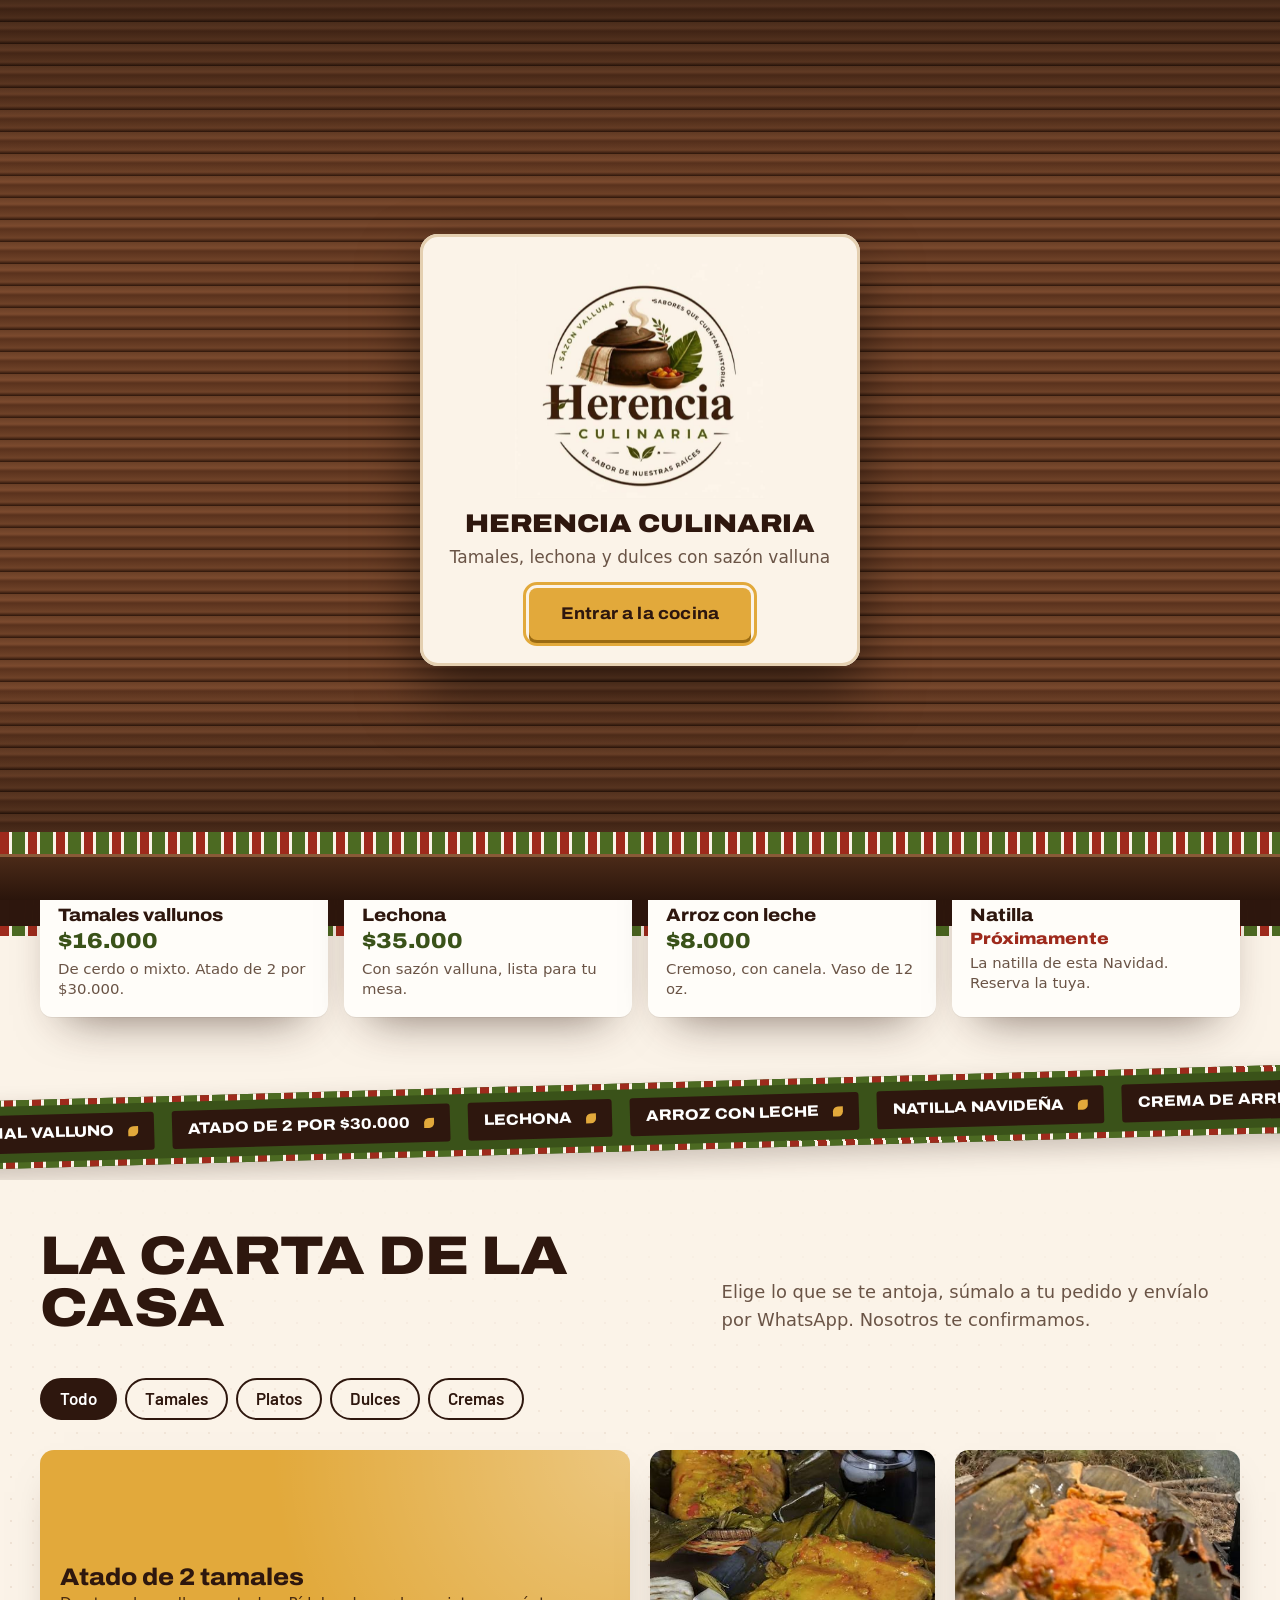
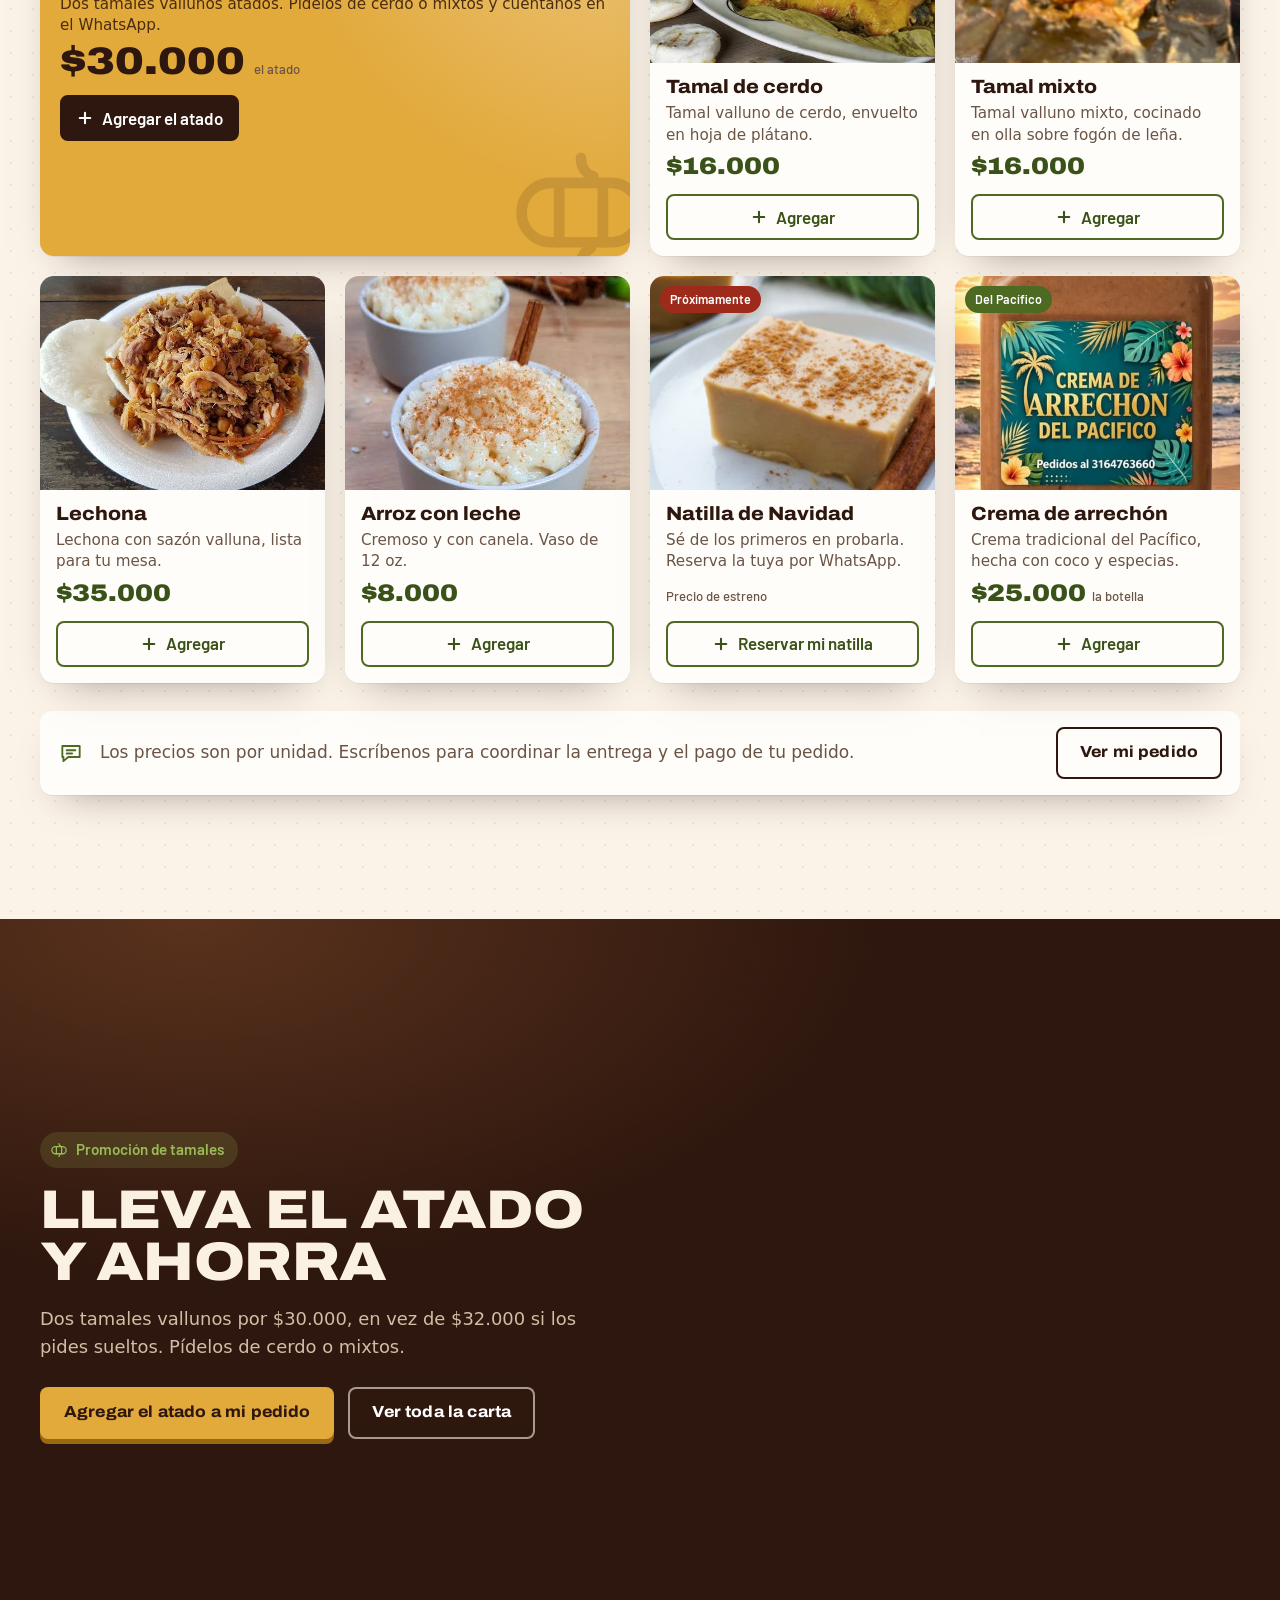
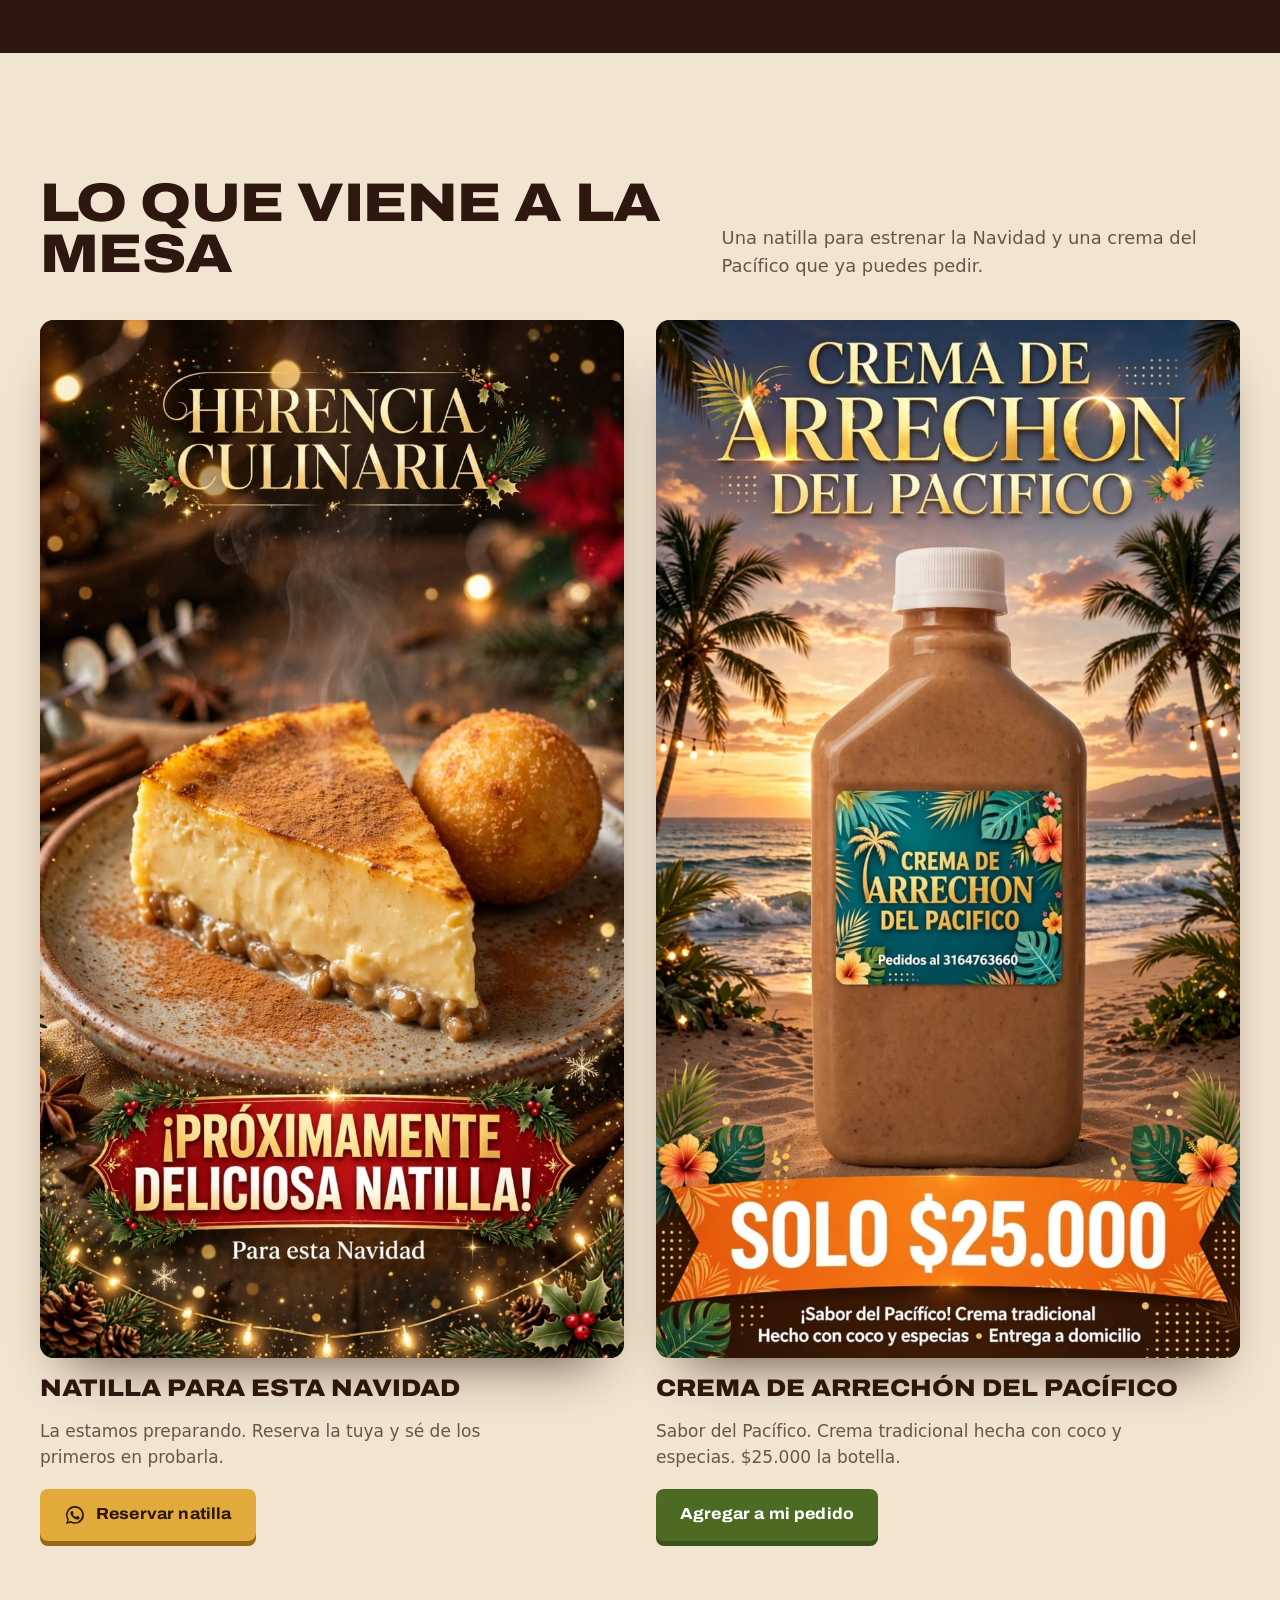
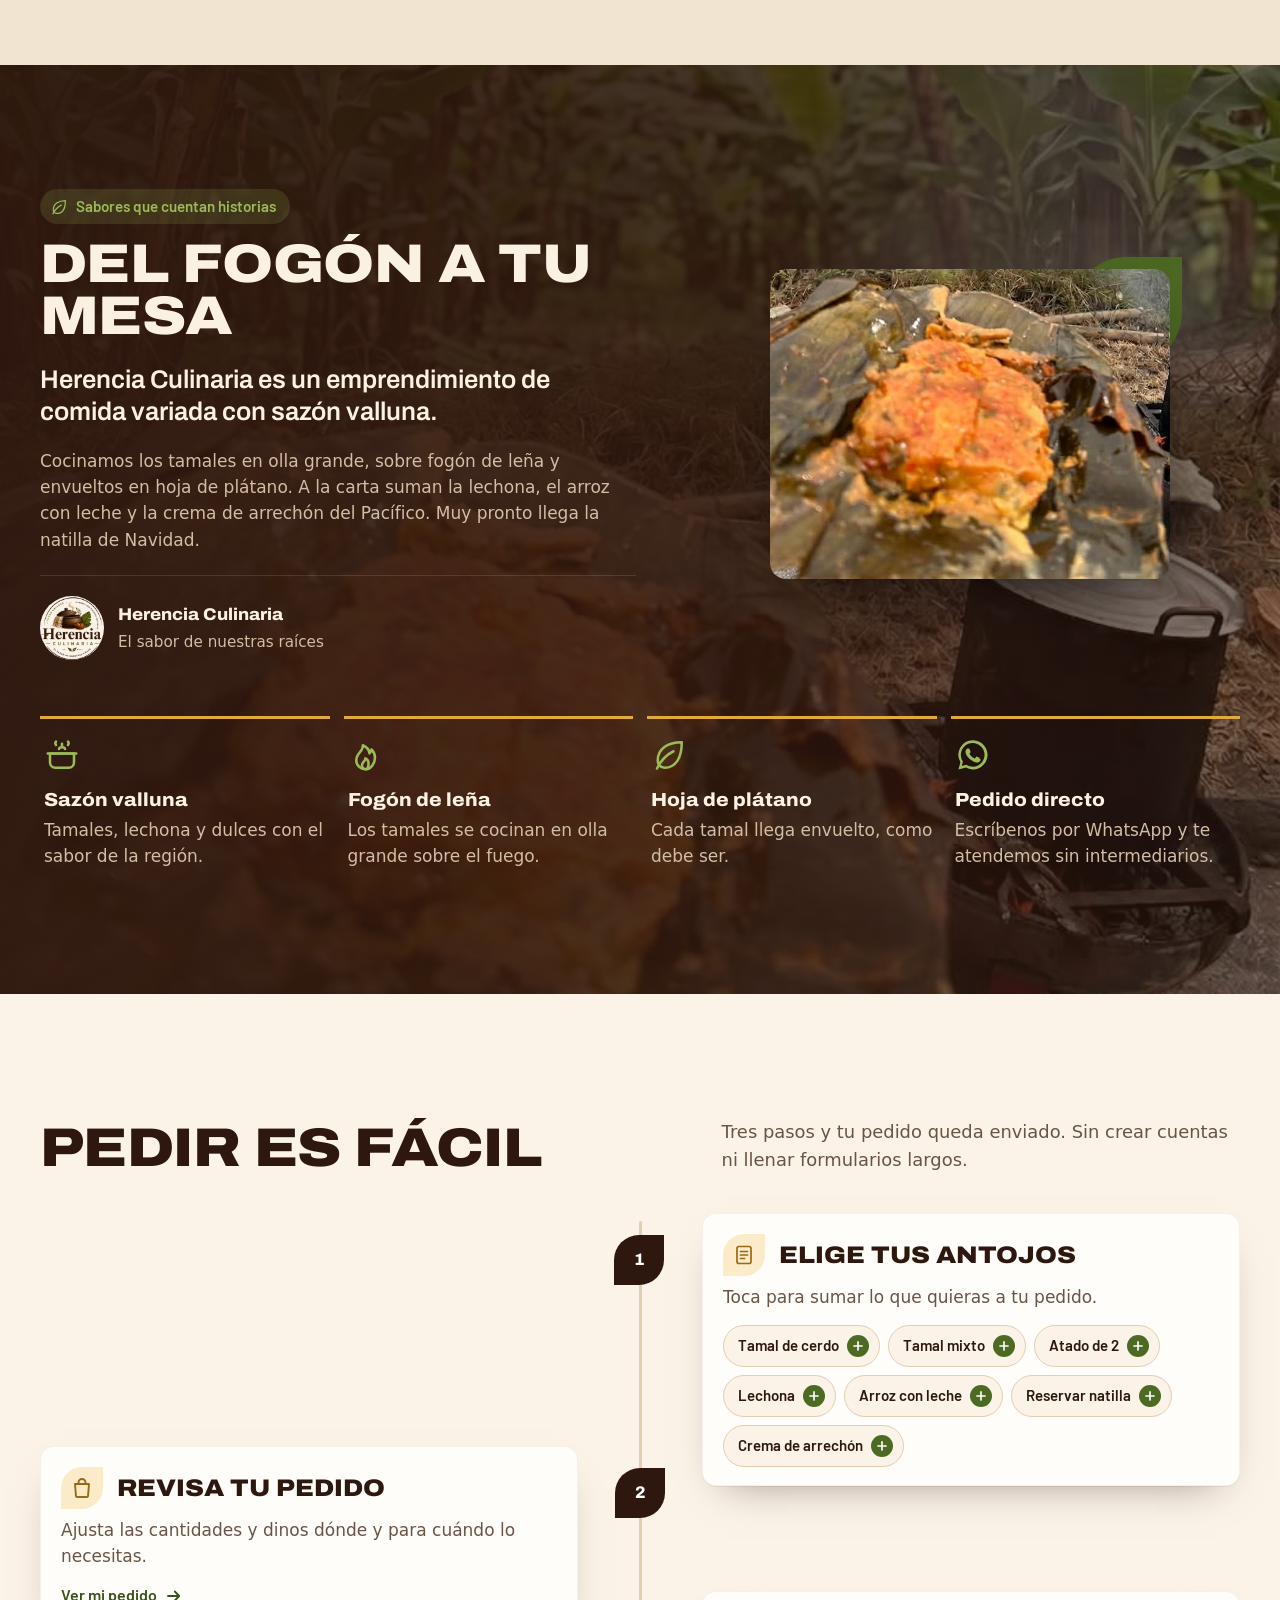
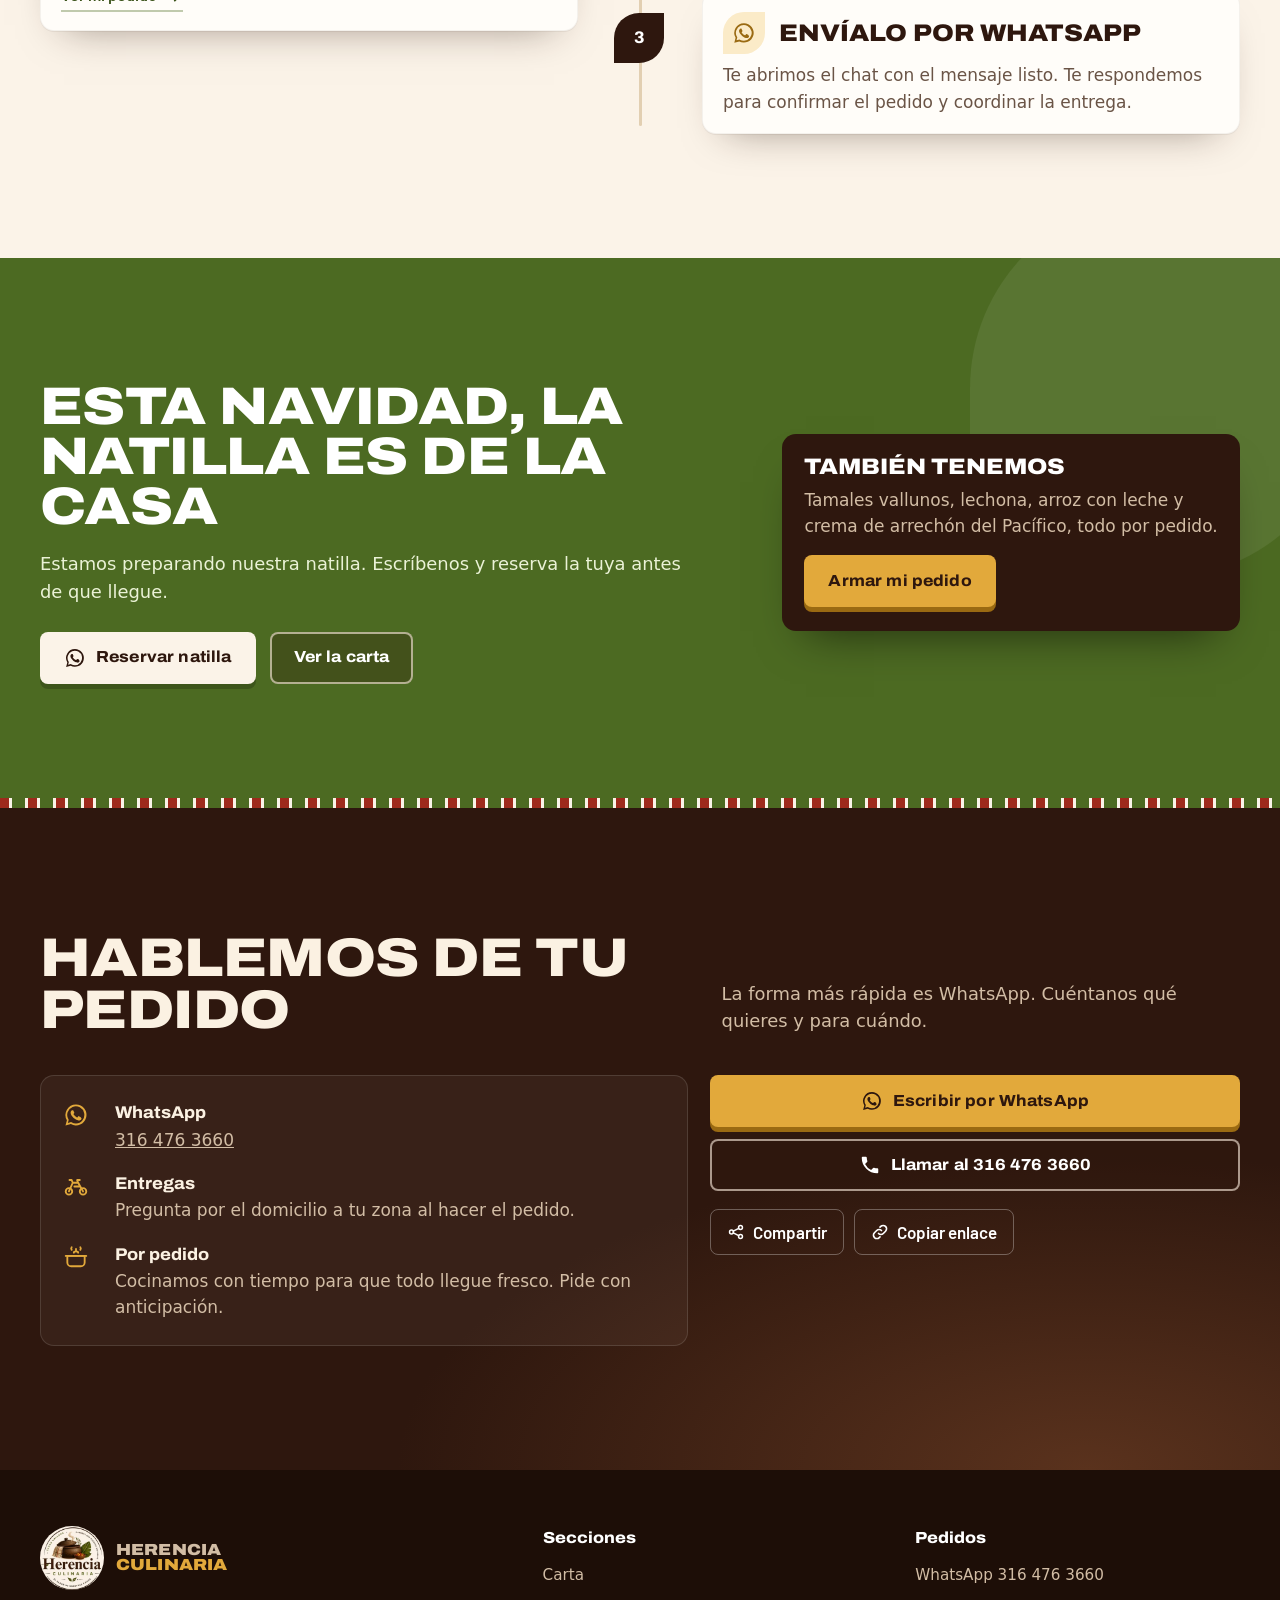
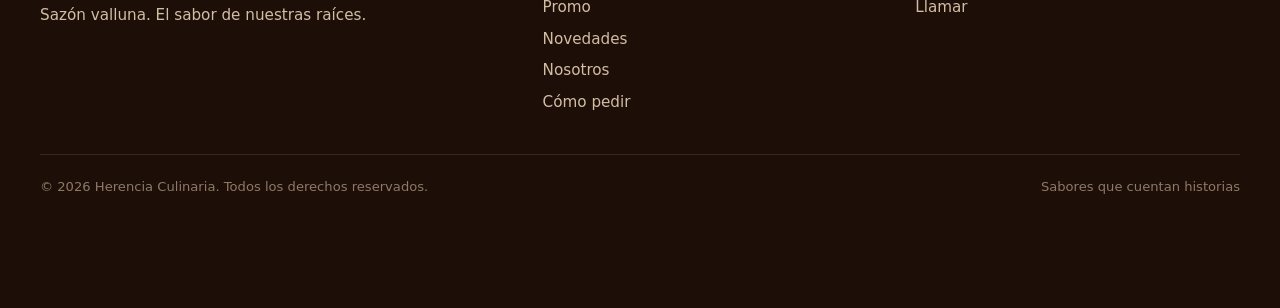
==== commit 86e7d58b: "Remove promo countdown from index.html Removed promotional countdown display from the HTML." ====
--- a/index.html
+++ b/index.html
@@ -942,23 +942,6 @@
           </svg>
           <span>Solo por tiempo limitado</span>
         </div>
-
-        <div class="promo-count">
-          <span>
-            <b>02</b>
-            <small>Días</small>
-          </span>
-
-          <span>
-            <b>14</b>
-            <small>Horas</small>
-          </span>
-
-          <span>
-            <b>37</b>
-            <small>Min</small>
-          </span>
-        </div>
       </div>
 
       <a
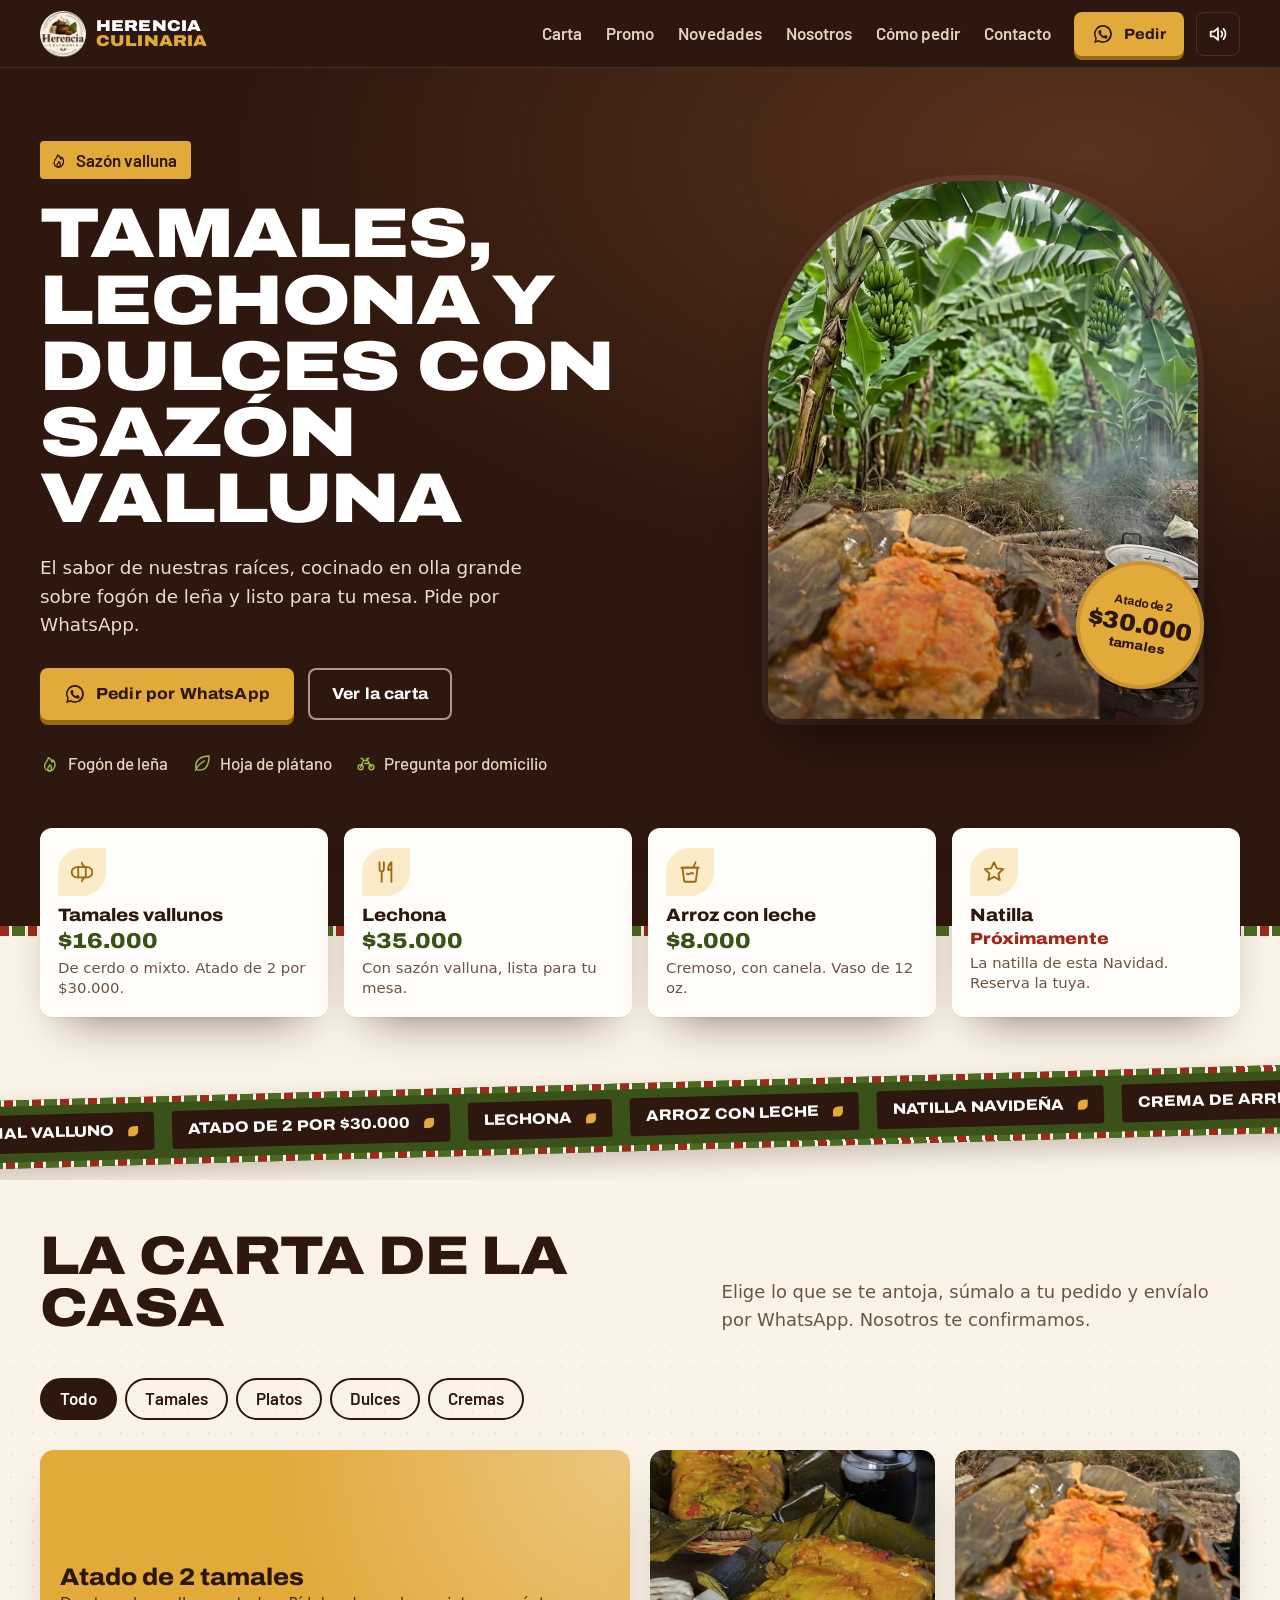
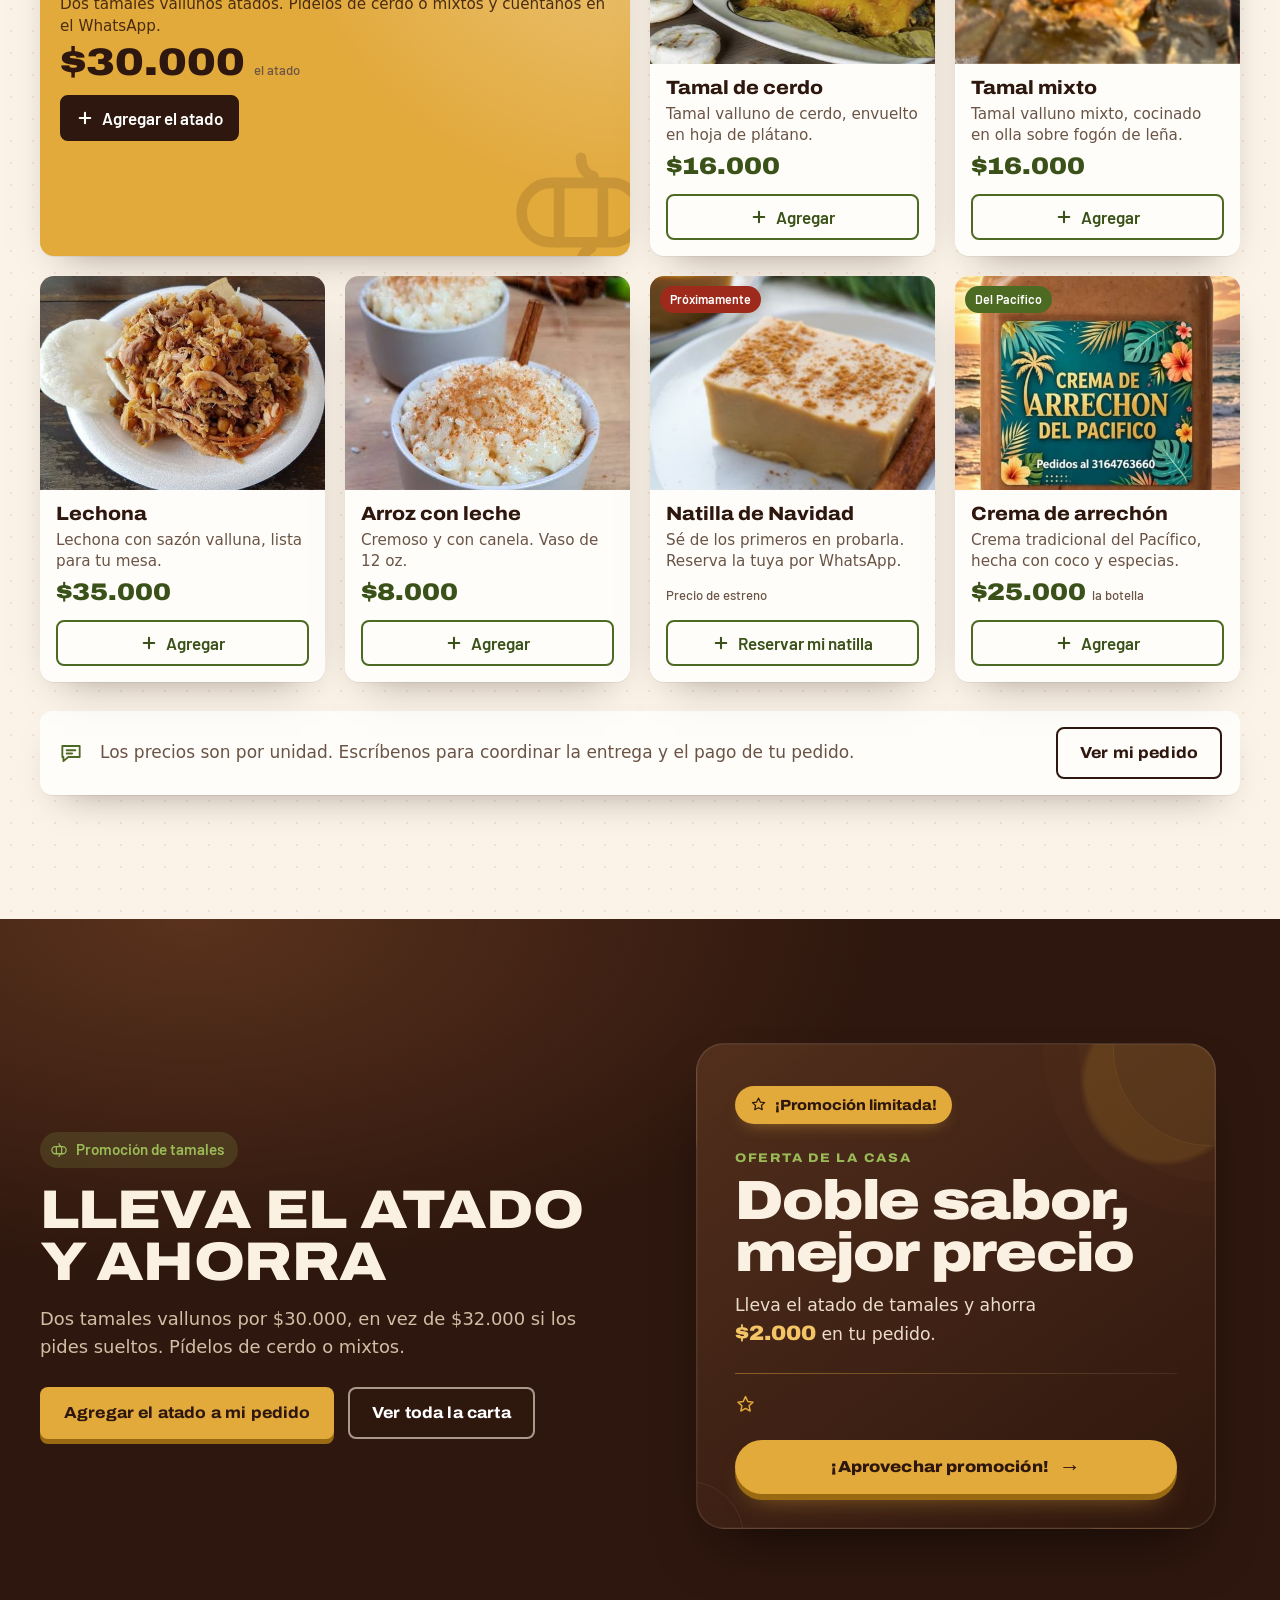
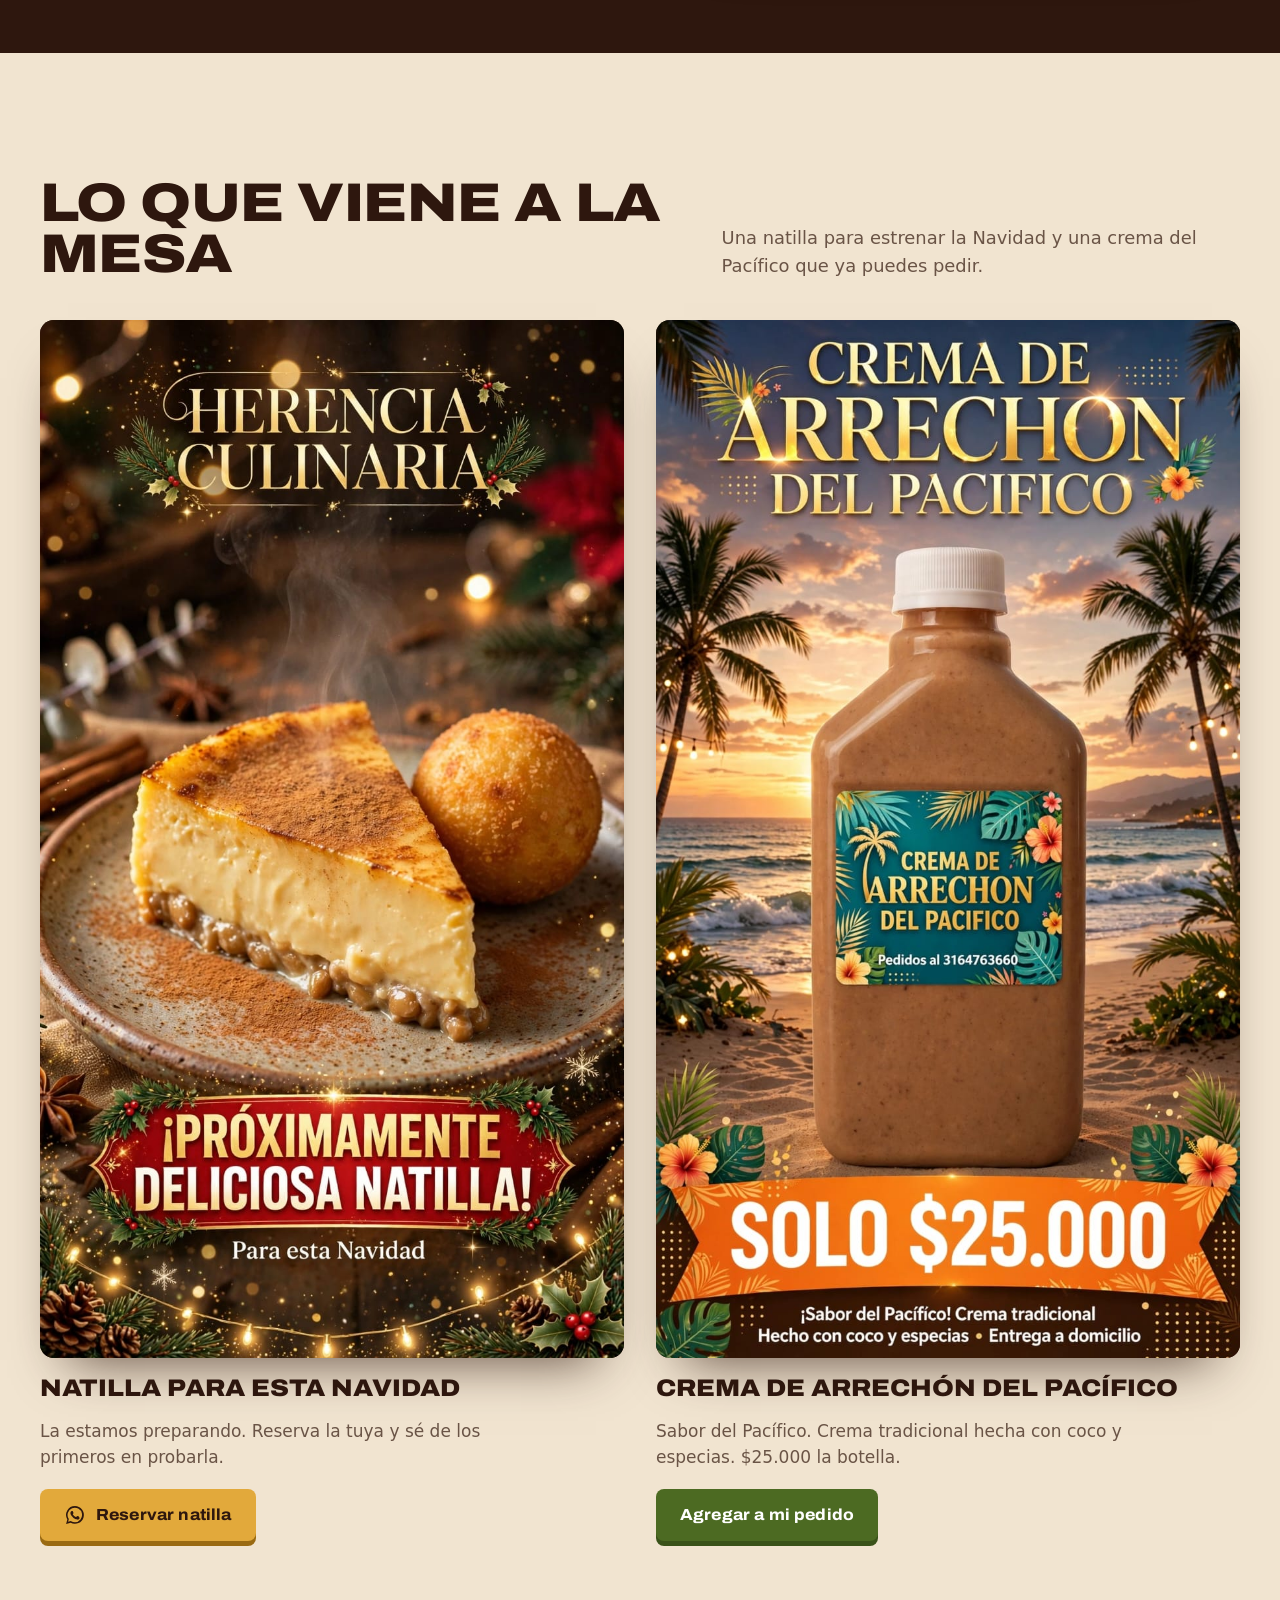
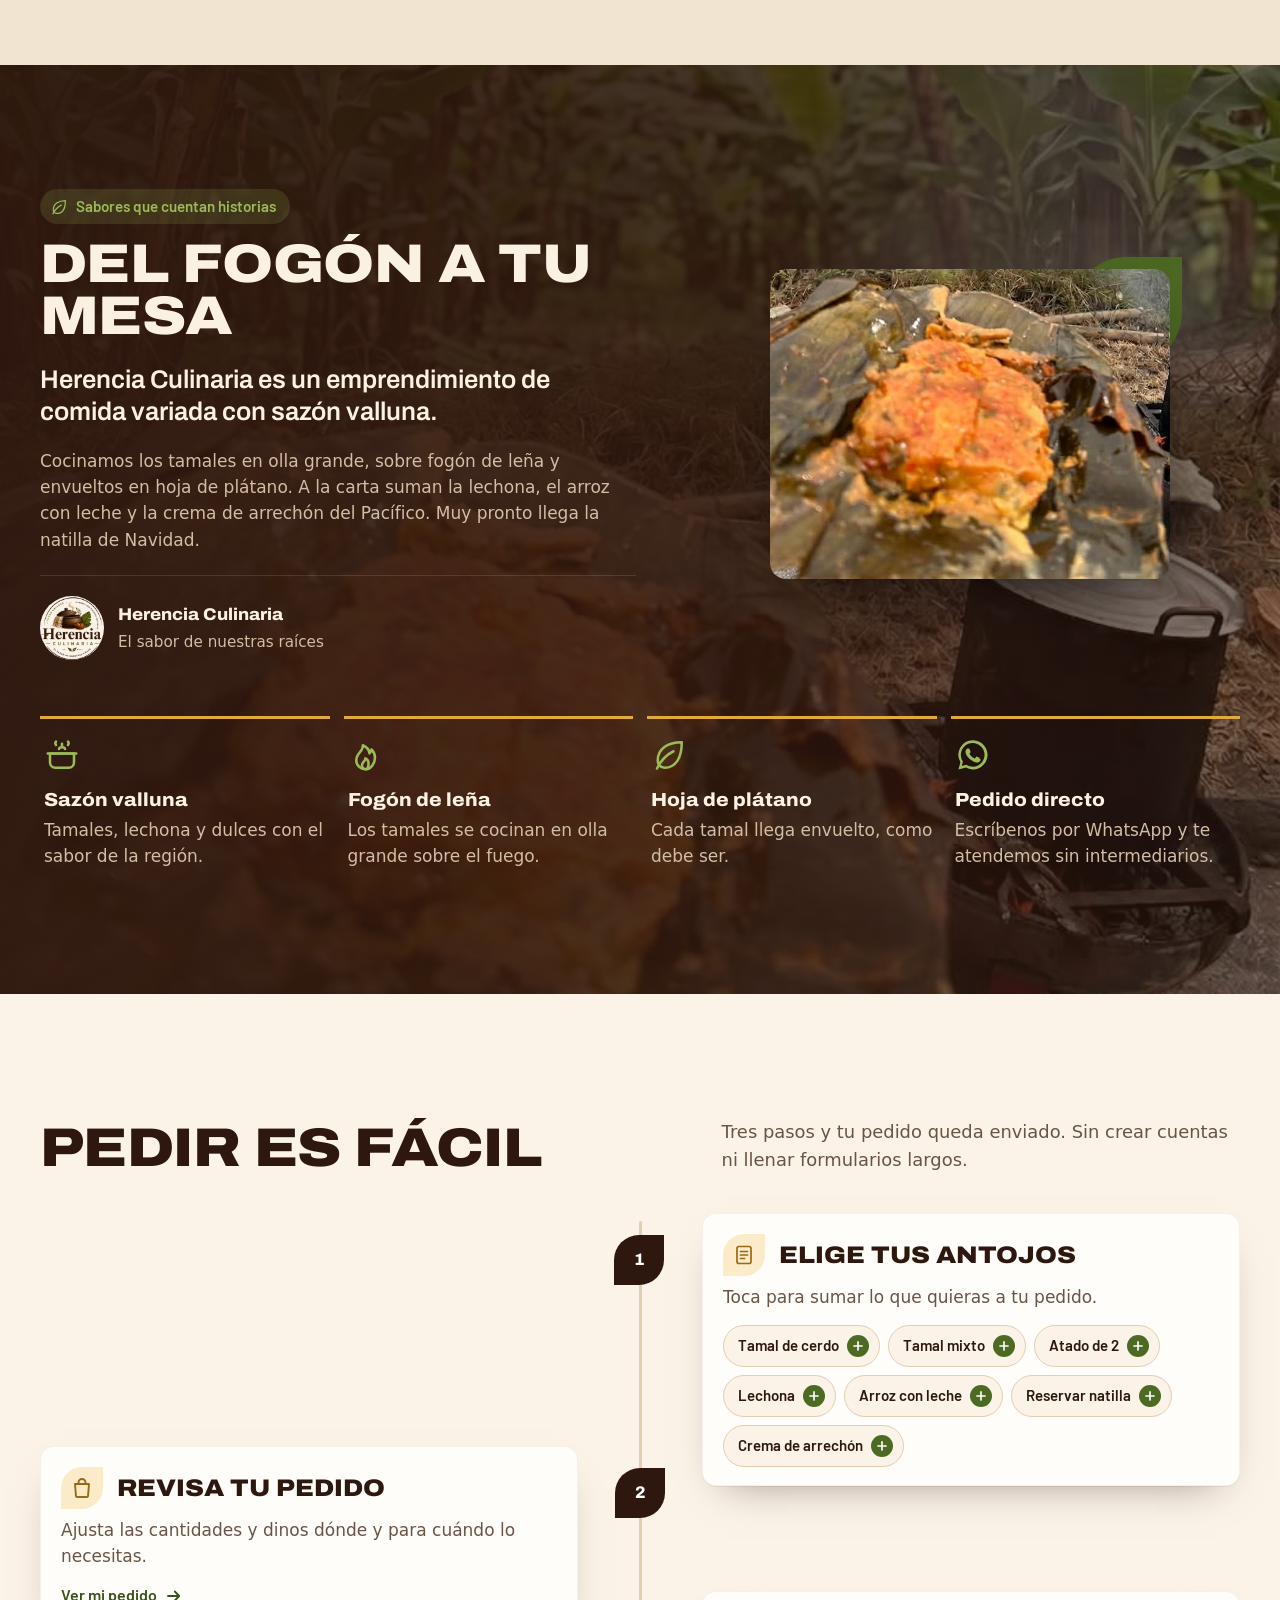
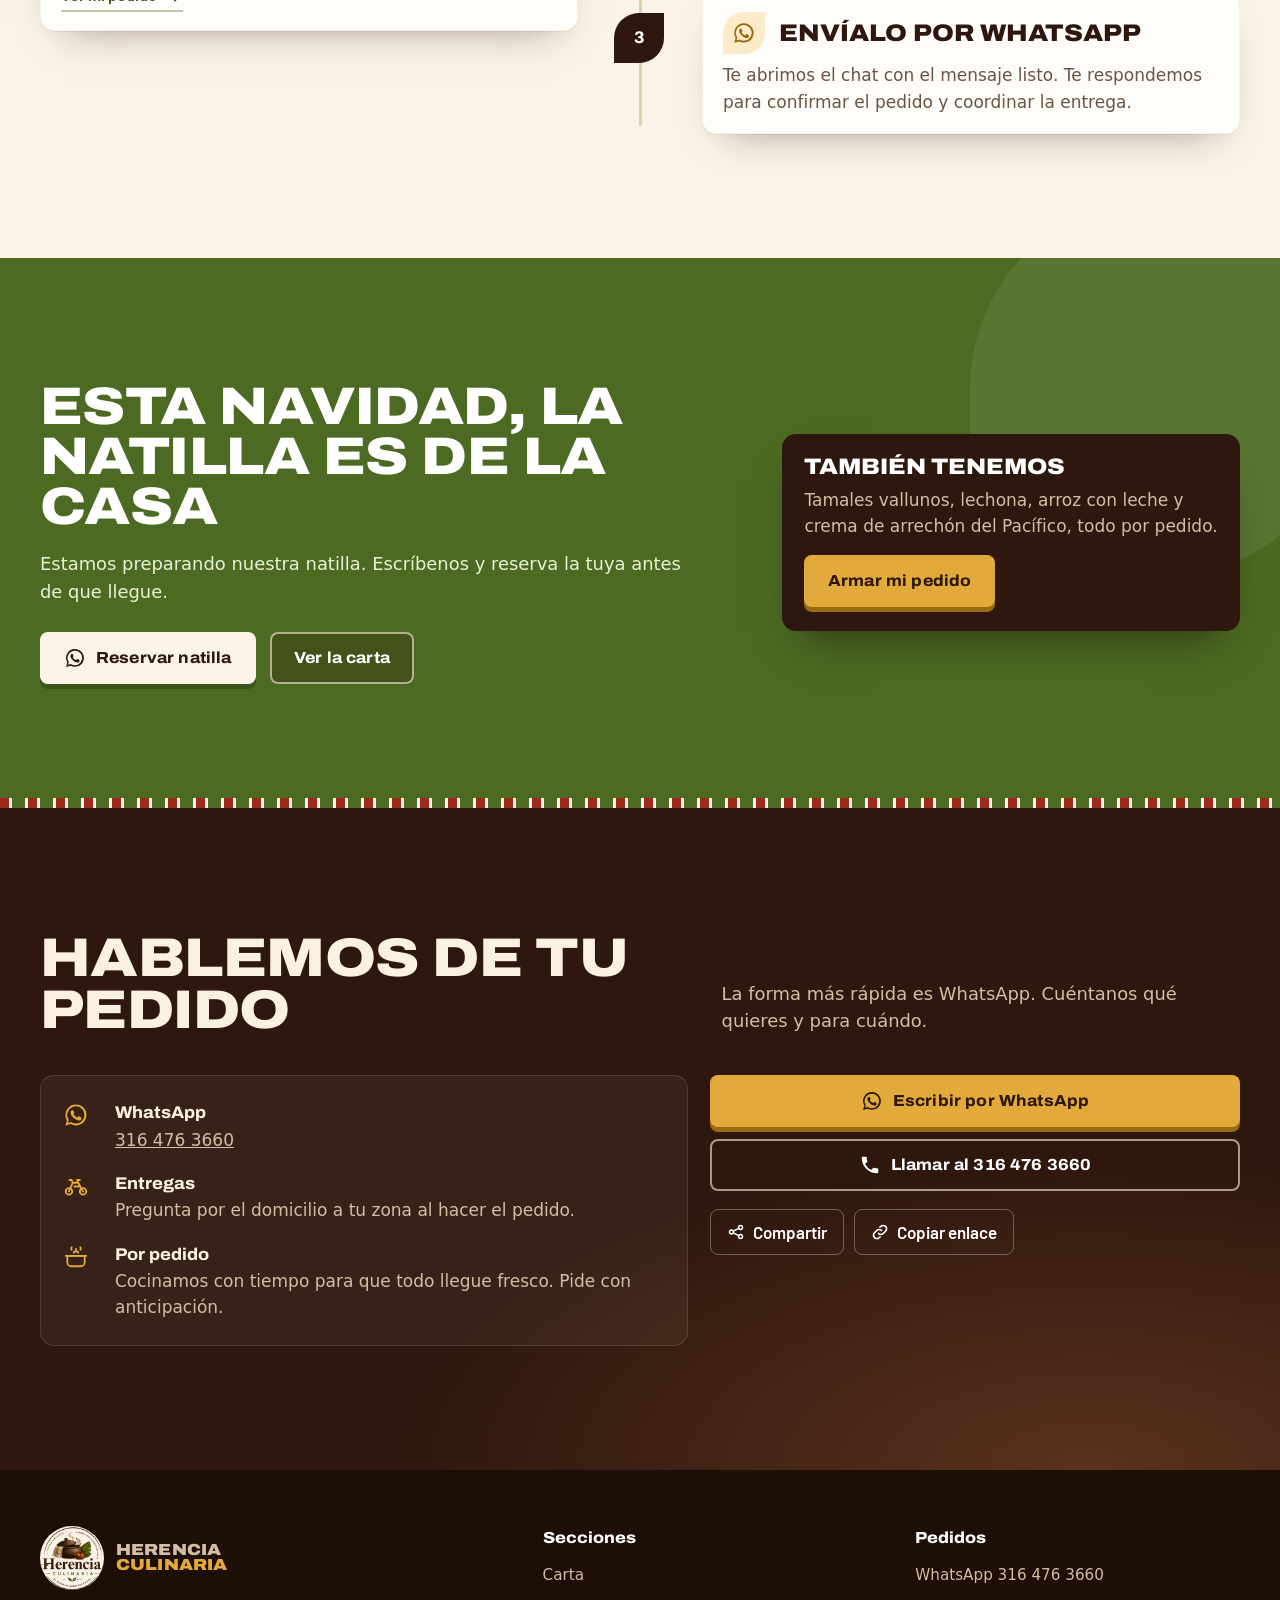
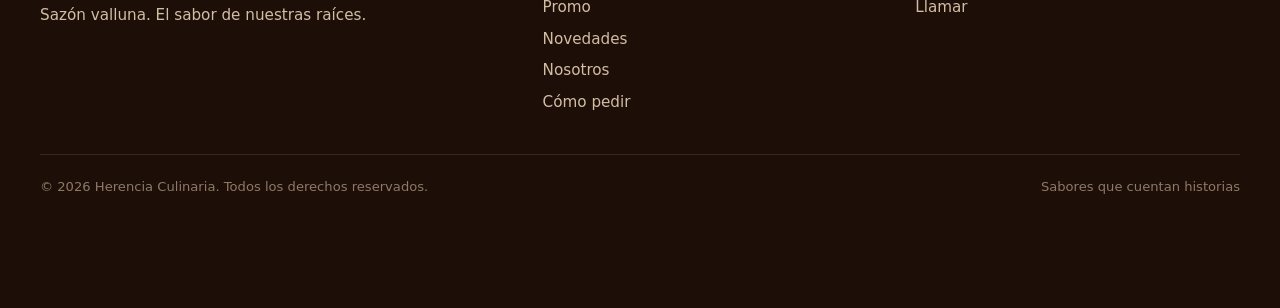
==== commit 29cea137: "Rename index (1).html to index.html" ====
--- a/index.html
+++ b/index.html
@@ -13,699 +13,10 @@
 <meta name="twitter:card" content="summary_large_image">
 <link rel="icon" href="favicon.ico" sizes="any"><link rel="icon" type="image/png" href="favicon.png"><link rel="apple-touch-icon" href="apple-touch-icon.png">
 <link rel="preload" href="font_archivo.woff2" as="font" type="font/woff2" crossorigin>
-<style>
-@font-face{font-family:"Archivo";src:url(font_archivo.woff2) format("woff2");font-weight:100 900;font-stretch:62% 125%;font-display:swap}
-@font-face{font-family:"Barlow";src:url(font_b400.woff2) format("woff2");font-weight:400;font-display:swap}
-@font-face{font-family:"Barlow";src:url(font_b500.woff2) format("woff2");font-weight:500;font-display:swap}
-@font-face{font-family:"Barlow";src:url(font_b600.woff2) format("woff2");font-weight:600;font-display:swap}
-
-:root{
-  --oro:#E2A93B; --oro-2:#9A6A12; --oro-claro:#F3C566; --oro-suave:#FBEBC8;
-  --cafe:#2E170E; --cafe-2:#3D2013; --cafe-3:#53301D; --linea:rgba(255,236,210,.12);
-  --crema:#FBF3E8; --arena:#F1E4D0; --arena-2:#E2CFB2; --blanco:#FFFDF9;
-  --verde:#4C6A22; --verde-2:#3A5219; --verde-claro:#9BBB57; --verde-suave:#E7EED5;
-  --rojo:#9E2A1C; --tierra:#8A4F2B;
-  --texto-claro:#FBF1E2; --sub-claro:#D2BDA5; --texto-osc:#2E170E; --sub-osc:#6A5446;
-  --mantel:repeating-linear-gradient(90deg,var(--rojo) 0 9px,var(--crema) 9px 12px,var(--verde) 12px 25px,var(--crema) 25px 28px);
-  --hoja:50% 0 50% 0;
-  --display:"Archivo","Arial Narrow",Impact,sans-serif;
-  --texto:"Barlow",system-ui,-apple-system,"Segoe UI",sans-serif;
-  --hd:68px; --gutter:20px; --ancho:1200px;
-  --sombra:0 1px 0 rgba(46,23,14,.06),0 18px 40px -24px rgba(46,23,14,.5);
-}
-@media (min-width:900px){:root{--gutter:32px}}
-*{box-sizing:border-box;-webkit-tap-highlight-color:transparent}
-html{-webkit-text-size-adjust:100%;scroll-padding-top:calc(var(--hd) + 10px);scroll-behavior:smooth}
-@media (prefers-reduced-motion:reduce){html{scroll-behavior:auto}}
-body{margin:0;background:var(--crema);color:var(--texto-osc);font-family:var(--texto);font-size:17px;line-height:1.55;overflow-x:hidden}
-img{max-width:100%;display:block;height:auto}
-a{color:inherit}
-button{font:inherit;color:inherit}
-:focus-visible{outline:3px solid var(--oro);outline-offset:3px}
-.sr{position:absolute!important;width:1px;height:1px;overflow:hidden;clip:rect(0 0 0 0);white-space:nowrap}
-.cont{max-width:calc(var(--ancho) + var(--gutter) * 2);margin:0 auto;padding:0 var(--gutter)}
-.tit{font-family:var(--display);font-stretch:116%;font-weight:850;text-transform:uppercase;line-height:.95;letter-spacing:-.01em;margin:0}
-.h2{font-size:clamp(1.9rem,5vw,3.4rem)}
-.sec{position:relative;padding:88px 0}
-@media (min-width:1080px){.sec{padding:124px 0}}
-.oscuro{background:var(--cafe);color:var(--texto-claro)}
-.cab{display:grid;gap:16px;margin-bottom:40px}
-@media (min-width:900px){.cab{grid-template-columns:1.1fr .9fr;align-items:end;gap:48px}.cab .lead{margin:0}}
-.lead{font-size:1.12rem;max-width:58ch;margin:18px 0 0;color:var(--sub-osc)}
-.oscuro .lead{color:var(--sub-claro)}
-.hoja-ic{display:grid;place-items:center;border-radius:var(--hoja)}
-.sello-t{display:inline-flex;align-items:center;gap:8px;font-weight:600;color:var(--verde-2);background:var(--verde-suave);padding:6px 14px 6px 10px;border-radius:999px;margin:0 0 16px;font-size:.95rem}
-.sello-t svg{width:18px;height:18px}
-.oscuro .sello-t{background:rgba(155,187,87,.16);color:var(--verde-claro)}
-
-/* BOTONES */
-.btn{display:inline-flex;align-items:center;justify-content:center;gap:10px;min-height:52px;padding:0 22px;border-radius:8px;border:2px solid transparent;font-family:var(--display);font-stretch:108%;font-weight:750;font-size:1rem;letter-spacing:.01em;text-decoration:none;cursor:pointer;transition:transform .15s ease,background-color .2s ease,border-color .2s ease,color .2s,box-shadow .2s;position:relative;overflow:hidden;white-space:nowrap}
-.btn svg{width:22px;height:22px;flex:none}
-.btn:active{transform:translateY(2px)}
-.btn-o{background:var(--oro);color:var(--cafe);box-shadow:0 5px 0 var(--oro-2)}
-.btn-o:active{box-shadow:0 2px 0 var(--oro-2)}
-.btn-o:hover{background:var(--oro-claro)}
-.btn-o::after{content:"";position:absolute;top:0;left:-60%;width:40%;height:100%;background:linear-gradient(100deg,transparent,rgba(255,255,255,.5),transparent);transform:skewX(-18deg);animation:brillo 6s ease-in-out infinite}
-@keyframes brillo{0%,75%{left:-60%}100%{left:130%}}
-.btn-l{border-color:rgba(255,241,226,.6);color:#fff;background:rgba(46,23,14,.3)}
-.btn-l:hover{background:rgba(255,255,255,.12);border-color:#fff}
-.btn-c{border-color:var(--cafe);color:var(--cafe);background:transparent}
-.btn-c:hover{background:var(--cafe);color:#fff}
-.btn-v{background:var(--verde);color:#fff;box-shadow:0 5px 0 var(--verde-2)}
-.btn-v:active{box-shadow:0 2px 0 var(--verde-2)}
-.btn-v:hover{background:#5a7c29}
-.btn-b{background:var(--crema);color:var(--cafe);box-shadow:0 5px 0 rgba(0,0,0,.2)}
-.btn-b:hover{background:#fff}
-
-/* ============ ENTRADA ============ */
-#en{display:none}
-.js #en{display:flex}
-#en{position:fixed;inset:0;z-index:100;flex-direction:column;align-items:center;justify-content:center;
-  background:linear-gradient(180deg,rgba(0,0,0,.35),rgba(0,0,0,0) 20%,rgba(0,0,0,0) 76%,rgba(0,0,0,.45)),
-  repeating-linear-gradient(180deg,#6a3f26 0,#7b4a2e 6px,#5a321d 9px,#6f4228 18px,#3f2112 21px,#2c160b 22px);
-  transition:transform 1.3s cubic-bezier(.65,0,.3,1);will-change:transform}
-#en.abre{transform:translateY(-104%)}
-.en-placa{position:relative;width:min(88vw,440px);background:var(--crema);border-radius:18px;padding:22px 22px 26px;text-align:center;color:var(--cafe);box-shadow:0 30px 60px rgba(0,0,0,.5),inset 0 0 0 3px #e4cfb0}
-.en-logo{position:relative;width:min(64vw,250px);aspect-ratio:1;margin:0 auto 6px}
-.en-logo img{width:100%;height:100%;object-fit:contain}
-.js .en-logo img{opacity:0;transform:scale(.82) rotate(-4deg)}
-.en-logo.arma img{animation:logoIn .9s cubic-bezier(.2,.9,.25,1.2) forwards .1s}
-@keyframes logoIn{to{opacity:1;transform:none}}
-.vapor{position:absolute;left:34%;top:20%;width:14%;height:30%;pointer-events:none}
-.vapor i{position:absolute;bottom:0;left:50%;width:70%;aspect-ratio:1;margin-left:-35%;border-radius:50%;background:radial-gradient(circle,rgba(150,120,95,.38),rgba(150,120,95,0) 70%);opacity:0;animation:sube-v 3.2s ease-out infinite}
-.vapor i:nth-child(2){animation-delay:1.05s;left:40%}
-.vapor i:nth-child(3){animation-delay:2.1s;left:62%}
-@keyframes sube-v{0%{opacity:0;transform:translateY(0) scale(.6)}25%{opacity:.9}100%{opacity:0;transform:translateY(-120%) scale(1.8)}}
-.en-nom{font-family:var(--display);font-weight:900;font-stretch:115%;text-transform:uppercase;line-height:.95;font-size:clamp(1.1rem,5vw,1.6rem);margin:6px 0 0;color:var(--cafe)}
-.en-sub{margin:8px 0 18px;color:var(--sub-osc)}
-.js .en-txt{opacity:0;transform:translateY(10px);transition:opacity .5s ease,transform .5s ease;transition-delay:1.1s}
-.en-placa.lista .en-txt{opacity:1;transform:none}
-.en-btn{font-size:1.06rem;padding:0 30px}
-.en-placa.golpe{animation:golpe .26s cubic-bezier(.3,1.6,.5,1)}
-@keyframes golpe{0%{transform:none}25%{transform:translateY(7px) scale(.985) rotate(var(--giro,-.5deg))}60%{transform:translateY(-2px)}100%{transform:none}}
-.en-btn[disabled]{opacity:.85;cursor:default}
-.en-mantel{position:absolute;left:0;right:0;bottom:46px;height:22px;background:var(--mantel)}
-.en-riel{position:absolute;left:0;right:0;bottom:0;height:46px;background:linear-gradient(180deg,#4b2a18,#2a150b);border-top:3px solid #8a5a38}
-
-/* ============ BARRA SUPERIOR Y CABECERA ============ */
-.tb{background:#1d0e07;color:var(--sub-claro);font-size:.86rem;display:none}
-@media (min-width:900px){.tb{display:block}}
-.tb-in{display:flex;align-items:center;gap:22px;height:38px}
-.tb a,.tb span{display:inline-flex;align-items:center;gap:8px;text-decoration:none}
-.tb a:hover{color:#fff}
-.tb svg{width:15px;height:15px;color:var(--oro)}
-.tb .der{margin-left:auto;display:flex;gap:22px}
-.hd{position:sticky;top:0;z-index:50;height:var(--hd);background:var(--cafe);color:#fff;border-bottom:1px solid var(--linea);transition:box-shadow .3s}
-.hd.fijo{box-shadow:0 10px 30px rgba(0,0,0,.28)}
-.hd-in{display:flex;align-items:center;gap:12px;height:100%}
-.hd-marca{display:flex;align-items:center;gap:10px;text-decoration:none;margin-right:auto;min-width:0}
-.hd-marca img{width:46px;height:46px;border-radius:50%;flex:none;background:var(--crema)}
-.hd-nom{font-family:var(--display);font-weight:900;font-stretch:115%;text-transform:uppercase;line-height:.9;font-size:.86rem;letter-spacing:.01em}
-.hd-nom span{display:block;color:var(--oro)}
-.hd-nav{display:none;gap:2px}
-.hd-nav a{position:relative;text-decoration:none;font-weight:600;padding:8px 11px;border-radius:6px;color:#E3D2BD}
-.hd-nav a::after{content:"";position:absolute;left:11px;right:11px;bottom:2px;height:2px;background:var(--oro);transform:scaleX(0);transform-origin:left;transition:transform .25s}
-.hd-nav a:hover{color:#fff}
-.hd-nav a:hover::after,.hd-nav a.act::after{transform:none}
-.hd-nav a.act{color:#fff}
-.icono-b{width:44px;height:44px;border-radius:8px;border:1px solid var(--linea);background:transparent;display:grid;place-items:center;cursor:pointer;flex:none;color:#fff}
-.icono-b svg{width:22px;height:22px}
-.hd-cta{min-height:44px;padding:0 16px;font-size:.92rem;box-shadow:0 4px 0 var(--oro-2)}
-.hd-menu{display:grid}
-.hd-son .off{display:none}
-.hd-son[aria-pressed="false"] .on{display:none}
-.hd-son[aria-pressed="false"] .off{display:block}
-@media (max-width:599px){.hd-cta{display:none}}
-@media (max-width:370px){.hd-nom{font-size:.74rem}}
-@media (min-width:1120px){.hd-nav{display:flex}.hd-menu{display:none}.hd-nom{font-size:.98rem}}
-.menu{position:fixed;inset:0;z-index:70;background:var(--cafe);color:#fff;display:flex;flex-direction:column;padding:calc(var(--hd) + 10px) 24px calc(24px + env(safe-area-inset-bottom));overflow:auto}
-.menu[hidden]{display:none}
-.menu-x{position:absolute;right:16px;top:12px}
-.menu nav{display:grid;gap:4px;margin-bottom:28px}
-.menu nav a{display:block;text-decoration:none;font-family:var(--display);font-stretch:118%;font-weight:850;text-transform:uppercase;font-size:clamp(1.6rem,8vw,2.4rem);line-height:1.15;padding:6px 0;border-bottom:1px solid var(--linea)}
-.js .menu nav a{opacity:0;transform:translateX(-18px)}
-.menu.abierto nav a{opacity:1;transform:none;transition:opacity .35s ease,transform .35s ease;transition-delay:calc(var(--i) * 45ms)}
-.menu-contacto{display:grid;gap:10px;margin-top:auto}
-.menu-contacto .btn{width:100%}
-.menu-datos{color:var(--sub-claro);font-size:.95rem;margin:14px 0 0;line-height:1.7}
-
-/* ============ PORTADA ============ */
-.pt{position:relative;color:#fff;background:radial-gradient(120% 90% at 85% 10%,#5a321d 0%,rgba(90,50,29,0) 55%),var(--cafe);isolation:isolate;overflow:hidden}
-.pt-in{display:grid;min-height:min(780px,calc(100svh - var(--hd)));align-items:center;gap:36px;padding-top:56px;padding-bottom:160px}
-@media (min-width:960px){.pt-in{grid-template-columns:1.1fr .9fr;gap:56px}}
-.pt-txt-c{position:relative;z-index:2}
-.lugar{display:inline-flex;align-items:center;gap:8px;font-weight:600;color:var(--cafe);background:var(--oro);padding:6px 14px 6px 10px;border-radius:4px;margin-bottom:22px}
-.lugar svg{width:18px;height:18px}
-.pt h1{font-family:var(--display);font-stretch:120%;font-weight:900;text-transform:uppercase;line-height:.94;letter-spacing:-.015em;font-size:clamp(2.2rem,5.6vw,4.4rem);margin:0;max-width:14ch}
-.pt h1 .pal{display:inline-block;overflow:hidden;vertical-align:top;padding-bottom:.06em;margin-bottom:-.06em}
-.pt h1 .pal>span{display:inline-block}
-.js .pt h1 .pal>span{transform:translateY(108%)}
-.listo .pt h1 .pal>span{transform:none;transition:transform .85s cubic-bezier(.2,.8,.2,1);transition-delay:calc(var(--i) * 70ms + 200ms)}
-.pt h1 .acento{color:var(--oro)}
-.pt-txt{font-size:1.15rem;max-width:46ch;margin:22px 0 28px;color:#EBDDC9}
-.pt-acc{display:flex;flex-wrap:wrap;gap:14px}
-.pt-sellos{display:flex;flex-wrap:wrap;gap:10px 24px;margin:30px 0 0;padding:0;list-style:none;color:#E6D6C0;font-weight:500}
-.pt-sellos li{display:flex;align-items:center;gap:8px}
-.pt-sellos svg{width:20px;height:20px;color:var(--verde-claro)}
-.js .pt .lugar,.js .pt-txt,.js .pt-acc,.js .pt-sellos,.js .pt-foto{opacity:0;transform:translateY(14px)}
-.listo .pt .lugar,.listo .pt-txt,.listo .pt-acc,.listo .pt-sellos{opacity:1;transform:none;transition:opacity .7s ease .85s,transform .7s ease .85s}
-.listo .pt .lugar{transition-delay:.1s}
-.listo .pt-sellos{transition-delay:1.15s}
-.pt-foto{position:relative;z-index:1;justify-self:center;width:min(100%,430px)}
-.listo .pt-foto{opacity:1;transform:none;transition:opacity .9s ease .3s,transform .9s ease .3s}
-.pt-marco{position:relative;border-radius:200px 200px 18px 18px;overflow:hidden;aspect-ratio:4/5;box-shadow:0 30px 60px -20px rgba(0,0,0,.65),0 0 0 6px rgba(251,243,232,.08)}
-.pt-marco img{width:100%;height:100%;object-fit:cover;object-position:50% 62%;transform:scale(1.12);transition:transform 2.8s cubic-bezier(.2,.7,.2,1)}
-.listo .pt-marco img{transform:scale(1)}
-.pt-marco::after{content:"";position:absolute;inset:0;background:linear-gradient(0deg,rgba(46,23,14,.45),rgba(46,23,14,0) 40%)}
-.pt-chapa{position:absolute;z-index:3;right:-6px;bottom:30px;width:128px;height:128px;border-radius:50%;background:var(--oro);color:var(--cafe);display:grid;place-content:center;text-align:center;font-family:var(--display);line-height:1;transform:rotate(10deg);box-shadow:0 14px 28px -10px rgba(0,0,0,.6),inset 0 0 0 4px rgba(46,23,14,.14);animation:mece 5s ease-in-out infinite}
-.pt-chapa small{font-size:.74rem;font-weight:700;font-stretch:100%}
-.pt-chapa b{display:block;font-size:1.5rem;font-weight:900;font-stretch:104%;margin:3px 0;letter-spacing:-.02em}
-.pt-chapa span{font-size:.8rem;font-weight:800;font-stretch:108%}
-@keyframes mece{0%,100%{transform:rotate(10deg)}50%{transform:rotate(4deg) translateY(-4px)}}
-.pt-mantel{position:absolute;left:0;right:0;bottom:0;height:10px;background:var(--mantel);z-index:2}
-@media (max-width:959px){
-  .pt-in{padding-top:30px;padding-bottom:138px;min-height:0}
-  .pt-foto{order:-1;width:min(86%,340px)}
-  .pt-chapa{width:108px;height:108px;right:-8px;bottom:22px}
-  .pt-chapa b{font-size:1.2rem}
-  .pt-txt{font-size:1.04rem;margin:16px 0 22px}
-  .pt-acc .btn{flex:1 1 auto}
-  .pt-sellos{font-size:.93rem;gap:8px 18px}
-}
-/* accesos rápidos */
-.acc{position:relative;z-index:3;margin-top:-108px}
-.acc-grid{display:grid;grid-template-columns:1fr 1fr;gap:12px}
-@media (min-width:960px){.acc-grid{grid-template-columns:repeat(4,1fr);gap:16px}}
-.acc-t{position:relative;display:flex;flex-direction:column;gap:6px;background:var(--blanco);border-radius:12px;padding:20px 18px 18px;text-decoration:none;box-shadow:0 1px 0 rgba(46,23,14,.06),0 24px 48px -26px rgba(46,23,14,.65);transition:transform .3s cubic-bezier(.2,.8,.2,1)}
-.acc-t::after{content:"";position:absolute;left:0;right:0;bottom:0;height:4px;border-radius:0 0 12px 12px;background:var(--verde);transform:scaleX(0);transform-origin:left;transition:transform .35s}
-.acc-t:hover{transform:translateY(-5px)}
-.acc-t:hover::after{transform:none}
-.acc-ic{width:48px;height:48px;background:var(--oro-suave);color:var(--oro-2);margin-bottom:4px;transition:background-color .3s,color .3s}
-.acc-t:hover .acc-ic{background:var(--verde);color:#fff}
-.acc-ic svg{width:26px;height:26px}
-.acc-t h3{font-family:var(--display);font-stretch:110%;font-weight:800;font-size:1.12rem;line-height:1.05;margin:0}
-.acc-t .pr{font-family:var(--display);font-stretch:112%;font-weight:850;font-size:1.35rem;color:var(--verde-2);line-height:1}
-.acc-t .pr.prox{font-size:1.02rem;color:var(--rojo)}
-.acc-t p{margin:0;color:var(--sub-osc);font-size:.93rem;line-height:1.35}
-@media (max-width:599px){.acc-t{padding:16px 14px 14px}.acc-t p{display:none}.acc-ic{width:42px;height:42px}.acc-t h3{font-size:1rem}.acc-t .pr{font-size:1.15rem}}
-
-/* ============ CINTA ============ */
-.cinta-env{position:relative;overflow:hidden;padding:66px 0 30px;background:var(--crema)}
-.cinta{position:relative;margin:0 -4%;padding:9px 0;background:var(--verde-2);transform:rotate(-1.6deg);box-shadow:0 10px 24px rgba(46,23,14,.22);border-top:6px solid transparent;border-bottom:6px solid transparent;border-image:var(--mantel) 6 0 6 0 stretch}
-.cinta-pista{display:flex;width:max-content;animation:cinta 46s linear infinite}
-.pausa .cinta-pista{animation-play-state:paused}
-.cinta-grupo{display:flex;align-items:center;gap:18px;padding-right:18px}
-.cinta-it{display:inline-flex;align-items:center;gap:14px;background:var(--cafe);color:#fff;font-family:var(--display);font-stretch:112%;font-weight:800;text-transform:uppercase;font-size:.95rem;padding:7px 16px;border-radius:3px;white-space:nowrap}
-.cinta-it::after{content:"";width:10px;height:10px;background:var(--oro);border-radius:var(--hoja)}
-@keyframes cinta{to{transform:translateX(-50%)}}
-
-/* ============ CARTA ============ */
-.ca{background:var(--crema);padding-top:50px}
-.ca::before{content:"";position:absolute;inset:0;pointer-events:none;background-image:radial-gradient(rgba(138,79,43,.1) 1.2px,transparent 1.4px);background-size:22px 22px;-webkit-mask-image:linear-gradient(180deg,transparent,#000 25%);mask-image:linear-gradient(180deg,transparent,#000 25%)}
-.ca .cont{position:relative}
-.ca-filtros{display:flex;gap:8px;overflow-x:auto;padding:4px var(--gutter) 14px;margin:0 calc(var(--gutter) * -1) 16px;scrollbar-width:none}
-.ca-filtros::-webkit-scrollbar{display:none}
-.ca-f{flex:none;min-height:42px;padding:0 18px;border-radius:999px;border:2px solid var(--cafe);background:transparent;font-weight:600;cursor:pointer;color:var(--cafe);transition:background-color .2s,color .2s}
-.ca-f[aria-pressed="true"]{background:var(--cafe);color:#fff}
-.ca-grid{display:grid;gap:16px;grid-template-columns:1fr 1fr}
-@media (min-width:860px){.ca-grid{grid-template-columns:repeat(3,1fr);gap:20px}}
-@media (min-width:1100px){.ca-grid{grid-template-columns:repeat(4,1fr)}}
-.ca-c{position:relative;background:var(--blanco);border-radius:14px;overflow:hidden;display:flex;flex-direction:column;box-shadow:var(--sombra);transition:transform .35s cubic-bezier(.2,.8,.2,1),box-shadow .35s}
-.ca-c:hover{transform:translateY(-4px);box-shadow:0 1px 0 rgba(46,23,14,.06),0 26px 46px -24px rgba(46,23,14,.55)}
-.ca-c[hidden]{display:none}
-.ca-foto{position:relative;aspect-ratio:4/3;overflow:hidden;background:var(--arena)}
-.ca-foto img{width:100%;height:100%;object-fit:cover;transition:transform .8s cubic-bezier(.2,.7,.2,1)}
-.ca-c:hover .ca-foto img{transform:scale(1.06)}
-.ca-ins{position:absolute;left:10px;top:10px;background:var(--rojo);color:#fff;padding:4px 10px;border-radius:999px;font-size:.78rem;font-weight:600}
-.ca-ins.v{background:var(--verde)}
-.ca-cuerpo{padding:14px 16px 16px;display:flex;flex-direction:column;gap:6px;flex:1}
-.ca-c h3{font-family:var(--display);font-stretch:108%;font-weight:800;font-size:1.2rem;line-height:1.05;margin:0}
-.ca-c p{margin:0;color:var(--sub-osc);font-size:.95rem;line-height:1.4}
-.ca-precio{font-family:var(--display);font-stretch:114%;font-weight:900;font-size:1.5rem;line-height:1;color:var(--verde-2);margin-top:2px}
-.ca-precio small{font-family:var(--texto);font-weight:500;font-size:.82rem;color:var(--sub-osc);font-stretch:100%}
-.ca-add{margin-top:auto;display:inline-flex;align-items:center;justify-content:center;gap:8px;min-height:46px;padding:0 14px;border-radius:8px;border:2px solid var(--verde);background:var(--blanco);color:var(--verde-2);font-weight:600;cursor:pointer;transition:background-color .2s,color .2s;margin-top:10px}
-.ca-add svg{width:18px;height:18px}
-.ca-add .ok{display:none}
-.ca-add[aria-pressed="true"]{background:var(--verde);color:#fff}
-.ca-add[aria-pressed="true"] .mas{display:none}
-.ca-add[aria-pressed="true"] .ok{display:block}
-.ca-promo{grid-column:1 / -1;background:var(--oro);color:var(--cafe);flex-direction:row;align-items:center;padding:0;background-image:radial-gradient(circle at 100% 0,rgba(255,255,255,.35),rgba(255,255,255,0) 50%)}
-@media (min-width:860px){.ca-promo{grid-column:span 2}}
-.ca-promo .ca-cuerpo{padding:20px 20px 20px;gap:4px}
-.ca-promo h3{font-size:1.5rem}
-.ca-promo p{color:#4a2c10}
-.ca-promo .ca-precio{color:var(--cafe);font-size:2.4rem}
-.ca-promo .ca-add{border-color:var(--cafe);background:var(--cafe);color:#fff;align-self:flex-start}
-.ca-promo .ca-add[aria-pressed="true"]{background:#fff;color:var(--cafe)}
-.ca-promo svg.fondo-m{position:absolute;right:-26px;bottom:-30px;width:150px;height:150px;opacity:.14;color:var(--cafe)}
-.ca-nota{margin:28px 0 0;color:var(--sub-osc);display:flex;flex-wrap:wrap;align-items:center;gap:10px 16px;background:var(--blanco);border-radius:12px;padding:16px 18px;box-shadow:var(--sombra)}
-.ca-nota svg{width:26px;height:26px;color:var(--verde);flex:none}
-.ca-nota p{margin:0;flex:1 1 260px}
-@media (max-width:859px){.ca-grid{gap:10px}.ca-cuerpo{padding:10px 11px 12px;gap:4px}.ca-c h3{font-size:1rem}.ca-c p{font-size:.86rem}.ca-precio{font-size:1.25rem}.ca-add{font-size:.9rem;padding:0 8px;min-height:44px}.ca-add .t-larga{display:none}.ca-promo h3{font-size:1.2rem}.ca-promo .ca-precio{font-size:1.9rem}}
-@media (max-width:340px){.ca-grid{grid-template-columns:1fr}}
-
-/* ============ PROMO (tabla de madera) ============ */
-.pm{overflow:hidden;background:radial-gradient(90% 80% at 15% 0%,#5a321d 0%,rgba(90,50,29,0) 60%),var(--cafe)}
-.pm-grid{display:grid;gap:36px;align-items:center}
-@media (min-width:960px){.pm-grid{grid-template-columns:1fr 1fr;gap:64px}}
-.pm h2{font-size:clamp(2rem,5vw,3.4rem)}
-.pm-acc{display:flex;flex-wrap:wrap;gap:14px;margin-top:26px}
-.tabla{position:relative;width:min(100%,460px);justify-self:center;aspect-ratio:665/865;border-radius:10px;overflow:hidden;box-shadow:0 40px 70px -26px rgba(0,0,0,.8),0 0 0 1px rgba(255,255,255,.06);transform:rotate(1.2deg);transition:transform .5s cubic-bezier(.2,.8,.2,1)}
-.tabla:hover{transform:rotate(0)}
-.tabla>img{position:absolute;inset:0;width:100%;height:100%;object-fit:cover}
-.tabla-in{position:absolute;inset:11% 12% 9% 12%;display:flex;flex-direction:column;align-items:center;justify-content:center;text-align:center;color:#2a1209;text-shadow:0 1px 0 rgba(255,214,160,.28),0 -1px 1px rgba(0,0,0,.35)}
-.tabla-in small{font-family:var(--display);font-stretch:112%;font-weight:800;text-transform:uppercase;letter-spacing:.14em;font-size:.82rem}
-.tabla-in b{display:block;font-family:var(--display);font-stretch:108%;font-weight:900;font-size:clamp(2rem,8.4vw,2.9rem);line-height:.95;margin:10px 0 4px;letter-spacing:-.03em;white-space:nowrap}
-.tabla-in .de{font-family:var(--display);font-stretch:112%;font-weight:800;text-transform:uppercase;font-size:clamp(1rem,3.8vw,1.3rem);line-height:1.1}
-.tabla-in .linea{width:60%;height:3px;margin:16px auto;background:currentColor;opacity:.55;border-radius:2px}
-.tabla-in p{margin:0;font-size:1rem;line-height:1.35;max-width:24ch;font-weight:600}
-.tabla-in .btn{margin-top:18px;min-height:46px;font-size:.95rem;text-shadow:none}
-
-  /* ============ PROMOCIÓN DEL HERO ============ */
-
-.pt-promo{
-  position:relative;
-  z-index:1;
-  justify-self:center;
-  width:min(100%,520px);
-}
-
-.promo-card{
-  position:relative;
-  min-height:455px;
-  padding:42px 38px 34px;
-  border:1px solid rgba(251,243,232,.12);
-  border-radius:28px;
-  overflow:hidden;
-
-  background:
-    radial-gradient(
-      circle at 90% 8%,
-      rgba(226,169,59,.14) 0 12%,
-      transparent 13%
-    ),
-    linear-gradient(
-      145deg,
-      rgba(83,48,29,.96),
-      rgba(46,23,14,.98)
-    );
-
-  box-shadow:
-    0 30px 60px -25px rgba(0,0,0,.65),
-    inset 0 0 0 1px rgba(255,236,210,.04);
-
-  display:flex;
-  flex-direction:column;
-  justify-content:center;
-}
-
-/* detalles decorativos muy sutiles */
-.promo-card::before{
-  content:"";
-  position:absolute;
-  width:190px;
-  height:190px;
-  right:-90px;
-  top:-90px;
-  border-radius:50%;
-  border:1px solid rgba(226,169,59,.12);
-  box-shadow:
-    0 0 0 35px rgba(226,169,59,.025),
-    0 0 0 70px rgba(226,169,59,.018);
-}
-
-.promo-card::after{
-  content:"";
-  position:absolute;
-  width:110px;
-  height:110px;
-  left:-65px;
-  bottom:-65px;
-  border-radius:50%;
-  border:1px solid rgba(251,243,232,.07);
-}
-
-.promo-content{
-  position:relative;
-  z-index:2;
-}
-
-.promo-badge{
-  display:inline-flex;
-  align-items:center;
-  gap:8px;
-  width:max-content;
-
-  background:var(--oro);
-  color:var(--cafe);
-
-  padding:8px 15px;
-  border-radius:999px;
-
-  font-family:var(--display);
-  font-stretch:108%;
-  font-weight:800;
-  font-size:.92rem;
-
-  box-shadow:0 7px 18px -10px rgba(226,169,59,.7);
-}
-
-.promo-badge svg{
-  width:17px;
-  height:17px;
-  fill:currentColor;
-}
-
-.promo-eyebrow{
-  display:block;
-  margin-top:25px;
-
-  color:var(--verde-claro);
-
-  font-family:var(--display);
-  font-stretch:112%;
-  font-weight:800;
-  font-size:.78rem;
-  letter-spacing:.14em;
-  text-transform:uppercase;
-}
-
-.promo-card h2{
-  margin:7px 0 14px;
-
-  color:var(--texto-claro);
-
-  font-family:var(--display);
-  font-stretch:116%;
-  font-weight:900;
-  font-size:clamp(2.3rem,5vw,3.45rem);
-  line-height:.94;
-  letter-spacing:-.025em;
-}
-
-.promo-card p{
-  max-width:32ch;
-  margin:0;
-
-  color:#EBDDC9;
-
-  font-family:var(--texto);
-  font-size:1.08rem;
-  line-height:1.45;
-}
-
-.promo-card p strong{
-  color:var(--oro-claro);
-
-  font-family:var(--display);
-  font-stretch:112%;
-  font-weight:900;
-  font-size:1.2em;
-}
-
-.promo-divider{
-  width:100%;
-  height:1px;
-  margin:24px 0 20px;
-
-  background:linear-gradient(
-    90deg,
-    rgba(226,169,59,.45),
-    rgba(255,236,210,.08)
-  );
-}
-
-.promo-time{
-  display:flex;
-  align-items:center;
-  justify-content:space-between;
-  gap:18px;
-}
-
-.promo-clock{
-  display:flex;
-  align-items:center;
-  gap:8px;
-
-  color:var(--sub-claro);
-  font-size:.86rem;
-  line-height:1.2;
-}
-
-.promo-clock svg{
-  width:21px;
-  height:21px;
-  color:var(--oro);
-  flex:none;
-}
-
-.promo-count{
-  display:flex;
-  gap:8px;
-}
-
-.promo-count span{
-  min-width:55px;
-  padding:8px 7px 7px;
-
-  border:1px solid rgba(255,236,210,.12);
-  border-radius:10px;
-
-  background:rgba(46,23,14,.42);
-
-  text-align:center;
-}
-
-.promo-count b{
-  display:block;
-
-  color:var(--texto-claro);
-
-  font-family:var(--display);
-  font-stretch:112%;
-  font-size:1.35rem;
-  font-weight:900;
-  line-height:1;
-}
-
-.promo-count small{
-  display:block;
-  margin-top:4px;
-
-  color:var(--sub-claro);
-
-  font-family:var(--texto);
-  font-size:.67rem;
-}
-
-.promo-btn{
-  width:100%;
-  min-height:54px;
-  margin-top:25px;
-
-  background:var(--oro);
-  color:var(--cafe);
-
-  border:0;
-  border-radius:999px;
-
-  font-family:var(--display);
-  font-stretch:110%;
-  font-weight:850;
-  font-size:1rem;
-
-  box-shadow:
-    0 6px 0 var(--oro-2),
-    0 16px 28px -16px rgba(226,169,59,.7);
-}
-
-.promo-btn:hover{
-  background:var(--oro-claro);
-  transform:translateY(-2px);
-}
-
-.promo-btn span{
-  font-size:1.35rem;
-  line-height:0;
-  transition:transform .2s ease;
-}
-
-.promo-btn:hover span{
-  transform:translateX(4px);
-    }
-
-/* ============ NOVEDADES (afiches) ============ */
-.nv{background:var(--arena)}
-.nv-grid{display:grid;gap:28px}
-@media (min-width:760px){.nv-grid{grid-template-columns:1fr 1fr;gap:32px}}
-.nv-c{display:flex;flex-direction:column;gap:18px}
-.nv-afiche{position:relative;border-radius:14px;overflow:hidden;box-shadow:0 30px 50px -28px rgba(46,23,14,.75);background:var(--cafe);transition:transform .45s cubic-bezier(.2,.8,.2,1)}
-.nv-c:hover .nv-afiche{transform:translateY(-6px) rotate(-.6deg)}
-.nv-afiche img{width:100%;aspect-ratio:9/16;object-fit:cover}
-.nv-c h3{font-family:var(--display);font-stretch:112%;font-weight:850;text-transform:uppercase;font-size:1.5rem;line-height:1;margin:0}
-.nv-c p{margin:0;color:var(--sub-osc);max-width:46ch}
-.nv-c .btn{align-self:flex-start}
-
-/* ============ NOSOTROS ============ */
-.no{overflow:hidden;isolation:isolate}
-.no-fondo{position:absolute;inset:0;z-index:-2}
-.no-fondo img{width:100%;height:100%;object-fit:cover;object-position:50% 85%}
-.no::before{content:"";position:absolute;inset:0;z-index:-1;background:linear-gradient(90deg,rgba(46,23,14,.96) 0%,rgba(46,23,14,.86) 55%,rgba(46,23,14,.55) 100%)}
-.no-grid{display:grid;gap:36px}
-@media (min-width:960px){.no-grid{grid-template-columns:1.05fr .95fr;align-items:center;gap:64px}}
-.no-txt p{color:var(--sub-claro);margin:0 0 14px;max-width:56ch}
-.no-txt p.grande{font-family:var(--display);font-stretch:100%;font-weight:600;font-size:clamp(1.25rem,2.4vw,1.6rem);line-height:1.25;color:var(--texto-claro);margin-bottom:20px}
-.no-firma{display:flex;align-items:center;gap:14px;margin-top:22px;padding-top:20px;border-top:1px solid var(--linea)}
-.no-firma img{width:64px;height:64px;border-radius:50%;background:var(--crema)}
-.no-firma b{display:block;font-family:var(--display);font-stretch:106%;font-weight:800}
-.no-firma span{color:var(--sub-claro);font-size:.95rem}
-.no-foto{position:relative;justify-self:center;width:min(100%,400px)}
-.no-foto .marco{border-radius:16px;overflow:hidden;aspect-ratio:4/3.1;box-shadow:0 30px 60px -24px rgba(0,0,0,.7)}
-.no-foto img{width:100%;height:100%;object-fit:cover}
-.no-foto::before{content:"";position:absolute;right:-12px;top:-12px;width:110px;height:110px;border-radius:var(--hoja);background:var(--verde);opacity:.95;z-index:-1}
-.cp-grid{display:grid;gap:14px;margin-top:56px}
-@media (min-width:700px){.cp-grid{grid-template-columns:1fr 1fr}}
-@media (min-width:1080px){.cp-grid{grid-template-columns:repeat(4,1fr)}}
-.cp-i{border-top:3px solid var(--oro);padding:18px 4px 0}
-.cp-i svg{width:36px;height:36px;color:var(--verde-claro);margin-bottom:10px}
-.cp-i h3{font-family:var(--display);font-stretch:108%;font-weight:800;font-size:1.18rem;line-height:1.1;margin:0 0 6px}
-.cp-i p{margin:0;color:var(--sub-claro)}
-
-/* ============ CÓMO PEDIR (línea de tiempo) ============ */
-.co{background:var(--crema)}
-.tl{position:relative;margin-top:10px}
-.tl-linea{position:absolute;left:24px;top:8px;bottom:8px;width:3px;background:var(--arena-2);border-radius:2px}
-.tl-relleno{position:absolute;left:0;top:0;width:100%;height:0;background:var(--verde);border-radius:2px;transition:height .15s linear}
-.tl-it{position:relative;padding-left:72px;margin-bottom:22px}
-.tl-it:last-child{margin-bottom:0}
-.tl-hex{position:absolute;left:0;top:14px;width:50px;height:50px;border-radius:var(--hoja);background:var(--cafe);color:#fff;display:grid;place-items:center;font-family:var(--display);font-weight:800;font-size:1.05rem;transition:background-color .4s,transform .4s}
-.tl-it.act .tl-hex{background:var(--verde);transform:scale(1.08)}
-.tl-c{background:var(--blanco);border-radius:14px;padding:20px 20px 18px;box-shadow:var(--sombra);border:1px solid rgba(46,23,14,.05)}
-.tl-cab{display:flex;align-items:center;gap:14px;margin-bottom:8px}
-.tl-ic{width:42px;height:42px;background:var(--oro-suave);color:var(--oro-2);flex:none}
-.tl-ic svg{width:24px;height:24px}
-.tl-c h3{font-family:var(--display);font-stretch:112%;font-weight:850;text-transform:uppercase;font-size:clamp(1.2rem,2.6vw,1.5rem);line-height:1;margin:0}
-.tl-c p{margin:0;color:var(--sub-osc)}
-.chips{display:flex;flex-wrap:wrap;gap:8px;margin:14px 0 0}
-.ch{display:inline-flex;align-items:center;gap:8px;min-height:42px;padding:0 10px 0 14px;border-radius:999px;border:1.5px solid var(--arena-2);background:var(--crema);cursor:pointer;font-weight:600;font-size:.94rem;color:var(--cafe);transition:background-color .2s,border-color .2s,color .2s}
-.ch:hover{border-color:var(--verde)}
-.ch i{display:grid;place-items:center;width:22px;height:22px;border-radius:50%;background:var(--verde);color:#fff;font-style:normal}
-.ch i svg{width:14px;height:14px}
-.ch .ok{display:none}
-.ch[aria-pressed="true"]{background:var(--verde);border-color:var(--verde);color:#fff}
-.ch[aria-pressed="true"] i{background:#fff;color:var(--verde-2)}
-.ch[aria-pressed="true"] .mas{display:none}
-.ch[aria-pressed="true"] .ok{display:block}
-.tl-c .enlace{margin-top:14px;display:inline-flex;align-items:center;gap:8px;font-weight:600;color:var(--verde-2);background:none;border:0;border-bottom:2px solid rgba(76,106,34,.35);padding:0 0 2px;cursor:pointer;font-size:1rem}
-.tl-c .enlace svg{width:18px;height:18px;transition:transform .2s}
-.tl-c .enlace:hover svg{transform:translateX(4px)}
-@media (min-width:960px){
-  .tl-linea{left:50%;margin-left:-1.5px}
-  .tl-it{width:50%;padding-left:0;padding-right:62px;margin-bottom:-40px}
-  .tl-it:nth-child(even){margin-left:50%;padding-right:0;padding-left:62px}
-  .tl-hex{left:auto;right:-25px;top:22px}
-  .tl-it:nth-child(even) .tl-hex{right:auto;left:-26px}
-  .tl-it:last-child{margin-bottom:0}
-}
-
-/* ============ LLAMADO ============ */
-.ll{background:var(--verde);color:#fff;overflow:hidden;isolation:isolate}
-.ll::before{content:"";position:absolute;right:-70px;top:-60px;width:380px;height:380px;border-radius:var(--hoja);background:rgba(255,255,255,.07);z-index:-1}
-.ll::after{content:"";position:absolute;left:0;right:0;bottom:0;height:10px;background:var(--mantel)}
-.ll-grid{display:grid;gap:30px;align-items:center}
-@media (min-width:960px){.ll-grid{grid-template-columns:1.2fr .8fr;gap:56px}}
-.ll h2{font-size:clamp(2rem,5vw,3.3rem)}
-.ll p.lead{color:#EAF2D6}
-.ll-acc{display:flex;flex-wrap:wrap;gap:14px;margin-top:26px}
-.ll-nat{background:var(--cafe);border-radius:14px;padding:22px 22px 24px;box-shadow:0 24px 44px -24px rgba(0,0,0,.6)}
-.ll-nat h3{font-family:var(--display);font-stretch:112%;font-weight:850;text-transform:uppercase;font-size:1.4rem;line-height:1;margin:0 0 8px}
-.ll-nat p{margin:0 0 16px;color:var(--sub-claro)}
-
-/* ============ CONTACTO ============ */
-.ct{overflow:hidden;background:radial-gradient(90% 80% at 85% 100%,#5a321d 0%,rgba(90,50,29,0) 60%),var(--cafe)}
-.ct-grid{display:grid;gap:22px}
-@media (min-width:960px){.ct-grid{grid-template-columns:1.1fr .9fr}}
-.ct-ficha{background:rgba(255,236,210,.05);border:1px solid rgba(255,255,255,.12);border-radius:14px;padding:24px 22px;display:grid;gap:18px}
-.ct-dato{display:grid;grid-template-columns:40px 1fr;gap:12px;align-items:start}
-.ct-dato svg{width:26px;height:26px;color:var(--oro);margin-top:2px}
-.ct-dato b{display:block;font-family:var(--display);font-stretch:106%;font-weight:750}
-.ct-dato span,.ct-dato a{color:var(--sub-claro)}
-.ct-acc{display:grid;gap:12px;align-content:start}
-.ct-comp{display:flex;gap:10px;flex-wrap:wrap;margin-top:6px}
-.ct-comp button{min-height:46px;padding:0 16px;border-radius:8px;border:1px solid rgba(255,255,255,.3);background:transparent;cursor:pointer;font-weight:600;display:inline-flex;align-items:center;gap:8px;color:#fff}
-.ct-comp button:hover{background:rgba(255,255,255,.1)}
-.ct-comp svg{width:18px;height:18px}
-
-/* ============ PIE ============ */
-.ft{background:#1d0e07;color:var(--sub-claro);padding:56px 0 calc(110px + env(safe-area-inset-bottom));font-size:.95rem}
-.ft-grid{display:grid;gap:30px}
-@media (min-width:860px){.ft-grid{grid-template-columns:1.4fr 1fr 1fr;gap:48px}}
-.ft-marca{display:flex;align-items:center;gap:12px;margin-bottom:14px}
-.ft-marca img{width:64px;height:64px;border-radius:50%}
-.ft h4{font-family:var(--display);font-stretch:110%;font-weight:800;font-size:1rem;color:#fff;margin:0 0 14px}
-.ft ul{list-style:none;margin:0;padding:0;display:grid;gap:8px}
-.ft a{text-decoration:none}
-.ft a:hover{color:#fff}
-.ft p{margin:0}
-.ft-abajo{display:flex;flex-wrap:wrap;gap:8px 24px;justify-content:space-between;margin-top:40px;padding-top:22px;border-top:1px solid var(--linea);font-size:.82rem;color:#8e7967}
-
-/* ============ PEDIDO ============ */
-.ctz-boton{position:fixed;right:16px;bottom:calc(16px + env(safe-area-inset-bottom));z-index:60;display:inline-flex;align-items:center;gap:10px;min-height:56px;padding:0 20px 0 16px;border-radius:999px;border:0;background:var(--oro);color:var(--cafe);font-family:var(--display);font-stretch:108%;font-weight:800;cursor:pointer;box-shadow:0 14px 30px -8px rgba(0,0,0,.5),0 4px 0 var(--oro-2);transition:transform .3s,opacity .3s}
-.ctz-boton svg{width:24px;height:24px}
-.ctz-boton.oculto{transform:translateY(140%);opacity:0;pointer-events:none}
-.ctz-n{display:none;min-width:26px;height:26px;border-radius:13px;background:var(--cafe);color:#fff;font-size:.95rem;align-items:center;justify-content:center;padding:0 7px}
-.ctz-boton.tiene .ctz-n{display:inline-flex}
-.ctz-boton.salta{animation:salta .45s ease}
-@keyframes salta{30%{transform:scale(1.12)}60%{transform:scale(.96)}}
-.velo{position:fixed;inset:0;z-index:80;background:rgba(20,9,4,.66);display:flex;align-items:flex-end;justify-content:center}
-.velo[hidden]{display:none}
-.hoja{width:100%;max-width:560px;max-height:88svh;overflow:auto;background:var(--blanco);color:var(--texto-osc);border-radius:18px 18px 0 0;padding:22px 20px calc(22px + env(safe-area-inset-bottom));animation:sube .3s ease}
-@media (min-width:640px){.velo{align-items:center}.hoja{border-radius:18px}}
-@keyframes sube{from{transform:translateY(40px);opacity:0}}
-.hoja-cab{display:flex;align-items:center;justify-content:space-between;gap:12px;margin-bottom:6px}
-.hoja-cab h2{font-family:var(--display);font-stretch:112%;font-weight:850;text-transform:uppercase;font-size:1.5rem;margin:0;line-height:1}
-.cerrar{width:44px;height:44px;border-radius:8px;border:1px solid var(--arena-2);background:#fff;cursor:pointer;display:grid;place-items:center;flex:none}
-.cerrar svg{width:20px;height:20px}
-.ctz-vacia{color:var(--sub-osc);margin:8px 0 16px}
-.ctz-lista{list-style:none;margin:10px 0 12px;padding:0;display:grid;gap:10px}
-.ctz-it{display:grid;grid-template-columns:1fr auto;gap:8px 12px;align-items:center;padding:12px;border:1px solid var(--arena-2);border-radius:10px}
-.ctz-it b{font-family:var(--display);font-stretch:104%;font-weight:750}
-.ctz-paso{display:flex;align-items:center;gap:6px}
-.ctz-paso button{width:40px;height:40px;border-radius:8px;border:1px solid var(--arena-2);background:var(--arena);cursor:pointer;font-weight:700;font-size:1.1rem}
-.ctz-paso output{min-width:28px;text-align:center;font-weight:700}
-.ctz-uni{grid-column:1 / -1;display:flex;justify-content:space-between;align-items:center;color:var(--sub-osc);font-size:.92rem}
-.ctz-quitar{border:0;background:none;color:#B3261E;font-weight:600;cursor:pointer;padding:6px 0}
-.ctz-total{display:flex;justify-content:space-between;align-items:baseline;gap:12px;padding:12px 2px 16px;font-weight:600}
-.ctz-total b{font-family:var(--display);font-stretch:114%;font-weight:900;font-size:1.5rem;color:var(--verde-2)}
-.ctz-total small{display:block;font-weight:400;color:var(--sub-osc);font-size:.85rem}
-.ctz-campo{display:grid;gap:6px;margin-bottom:12px}
-.ctz-campo label{font-weight:600}
-.ctz-campo input{min-height:48px;border:1px solid #CDBFA9;border-radius:8px;padding:0 12px;font:inherit;background:#fff;color:var(--texto-osc);width:100%}
-.ctz-campo input:focus{outline:3px solid rgba(226,169,59,.5);border-color:var(--oro-2)}
-.ctz-enviar{width:100%;margin-top:6px}
-.aviso{position:fixed;left:50%;top:calc(var(--hd) + 14px);transform:translate(-50%,-16px);background:var(--cafe);color:#fff;border:1px solid rgba(255,255,255,.2);padding:10px 16px;border-radius:8px;z-index:90;opacity:0;pointer-events:none;transition:opacity .25s,transform .25s;max-width:88vw;text-align:center}
-.aviso.ve{opacity:1;transform:translate(-50%,0)}
-
-/* aparición al bajar */
-.js .rv{opacity:0;transform:translateY(24px);transition:opacity .7s ease,transform .7s cubic-bezier(.2,.8,.2,1)}
-.js .rv.ve{opacity:1;transform:none}
-.js .rv.d1{transition-delay:.08s}.js .rv.d2{transition-delay:.16s}.js .rv.d3{transition-delay:.24s}
-
-@media (prefers-reduced-motion:reduce){
-  .js .rv{opacity:1;transform:none;transition:none}
-  .cinta-pista,.btn-o::after,.pt-chapa,.vapor i{animation:none}
-  .cinta-grupo.dup{display:none}
-  .js .pt h1 .pal>span,.js .pt .lugar,.js .pt-txt,.js .pt-acc,.js .pt-sellos,.js .pt-foto{transform:none;opacity:1}
-  .pt-marco img{transform:none;transition:none}
-  .js .en-logo img,.js .en-txt{opacity:1;transform:none;animation:none}
-  .js .menu nav a{opacity:1;transform:none}
-  #en{transition:opacity .4s}
-  #en.abre{transform:none;opacity:0}
-}
-</style>
+<link rel="stylesheet" href="styles.css">
 </head>
 <body>
-<script>document.documentElement.classList.add('js');</script>
+
 
 <svg width="0" height="0" style="position:absolute" aria-hidden="true">
 <symbol id="i-wa" viewBox="0 0 24 24"><path fill="currentColor" d="M12 2.2a9.7 9.7 0 0 0-8.4 14.6L2.3 21.7l5-1.3A9.7 9.7 0 1 0 12 2.2zm0 17.6c-1.5 0-2.9-.4-4.2-1.1l-.3-.2-3 .8.8-2.9-.2-.3A7.9 7.9 0 1 1 12 19.8zm4.4-5.9c-.2-.1-1.4-.7-1.7-.8-.2-.1-.4-.1-.5.1l-.8.9c-.1.2-.3.2-.5.1a6.5 6.5 0 0 1-3.2-2.8c-.2-.4.2-.4.7-1.2.1-.2 0-.3 0-.4l-.8-1.8c-.2-.5-.4-.4-.5-.4h-.5a.9.9 0 0 0-.7.3 2.8 2.8 0 0 0-.9 2.1 4.9 4.9 0 0 0 1 2.6 11.2 11.2 0 0 0 4.3 3.8c1.6.7 2.2.7 3 .6.5-.1 1.4-.6 1.6-1.1.2-.6.2-1 .1-1.1l-.6-.2z"/></symbol>
@@ -938,9 +249,8 @@
       <div class="promo-time">
         <div class="promo-clock">
           <svg aria-hidden="true">
-            <use href="#i-reloj"/>
+            <use href="#i-estrella"/>
           </svg>
-          <span>Solo por tiempo limitado</span>
         </div>
       </div>
 
@@ -1126,241 +436,6 @@
 <audio id="clic-audio" src="click.mp4" preload="auto" playsinline></audio>
 <div class="aviso" id="aviso" role="status" aria-live="polite"></div>
 
-<script>
-(()=>{
-var TEL="573164763660";
-var $=(s,e)=>(e||document).querySelector(s),$$=(s,e)=>Array.prototype.slice.call((e||document).querySelectorAll(s));
-var guarda=(k,v)=>{try{localStorage.setItem(k,v)}catch(e){}},lee=(k,d)=>{try{var a=localStorage.getItem(k);return a===null?d:a}catch(e){return d}};
-var seguro=f=>{try{f()}catch(e){window.console&&console.warn(e)}};
-var RED=(()=>{try{return matchMedia("(prefers-reduced-motion: reduce)").matches}catch(e){return false}})();
-var IO=typeof IntersectionObserver!=="undefined";
-var cop=n=>"$"+String(n).replace(/\B(?=(\d{3})+(?!\d))/g,".");
-
-var CAT={
-  tc:{n:"Tamal de cerdo",p:16000},
-  tm:{n:"Tamal mixto",p:16000},
-  at:{n:"Atado de 2 tamales",p:30000},
-  le:{n:"Lechona",p:35000},
-  ar:{n:"Arroz con leche",p:8000},
-  na:{n:"Reserva de natilla navideña",p:null},
-  ac:{n:"Crema de arrechón del Pacífico",p:25000}
-};
-var ped={};
-try{ped=JSON.parse(lee("hc-pedido","{}"))||{};Object.keys(ped).forEach(k=>{if(!CAT[k]||!(ped[k]>0))delete ped[k]})}catch(e){ped={}}
-var guardaPed=()=>guarda("hc-pedido",JSON.stringify(ped));
-var cuenta=()=>Object.keys(ped).length;
-
-var tAv;
-function aviso(t){seguro(()=>{var e=$("#aviso");e.textContent=t;e.classList.add("ve");clearTimeout(tAv);tAv=setTimeout(()=>e.classList.remove("ve"),2300)})}
-
-var hBoton=()=>{};
-function pinta(salta){
-  seguro(()=>{
-    var b=$("#ctz-boton"),n=cuenta();
-    $("#ctz-n").textContent=n;
-    b.classList.toggle("tiene",n>0);
-    if(salta){b.classList.remove("salta");void b.offsetWidth;b.classList.add("salta")}
-    hBoton();
-  });
-  $$("[data-id]").forEach(e=>{
-    var id=e.getAttribute("data-id"),on=!!ped[id];
-    if(e.classList.contains("ca-add")||e.classList.contains("ch"))e.setAttribute("aria-pressed",on?"true":"false");
-    if(e.classList.contains("ca-add")){var l=e.querySelector(".lbl");if(l)l.innerHTML=on?"Agregado":(id==="na"?'Reservar<span class="t-larga"> mi natilla</span>':id==="at"?"Agregar el atado":"Agregar")}
-  });
-}
-function alterna(id){
-  if(!CAT[id])return;
-  if(ped[id]){delete ped[id];aviso(CAT[id].n+" salió de tu pedido")}
-  else{ped[id]=1;aviso(CAT[id].n+" agregado a tu pedido")}
-  guardaPed();pinta(true);
-}
-function suma(){
-  var t=0,sin=false;
-  Object.keys(ped).forEach(k=>{var c=CAT[k];if(c.p==null)sin=true;else t+=c.p*ped[k]});
-  return {t:t,sin:sin};
-}
-function mensaje(){
-  var l=[],ks=Object.keys(ped);
-  if(!ks.length)l.push("Hola, Herencia Culinaria. Quiero hacer un pedido.");
-  else{
-    l.push("Hola, Herencia Culinaria. Quiero hacer este pedido:");
-    ks.forEach(k=>{var c=CAT[k],q=ped[k];l.push("• "+q+" × "+c.n+(c.p!=null?" — "+cop(c.p*q):" (precio por confirmar)"))});
-    var s=suma();l.push("Total aproximado: "+cop(s.t)+(s.sin?" + la natilla":""));
-  }
-  var nom=($("#ped-nombre").value||"").trim(),lug=($("#ped-lugar").value||"").trim(),fe=($("#ped-fecha").value||"").trim();
-  if(lug)l.push("Entregar en: "+lug);
-  if(fe){var p=fe.split("-");l.push("Para el: "+(p.length===3?p[2]+"/"+p[1]+"/"+p[0]:fe))}
-  if(nom)l.push("Mi nombre: "+nom);
-  return l.join("\n");
-}
-var enlace=()=>seguro(()=>{$("#ped-enviar").href="https://wa.me/"+TEL+"?text="+encodeURIComponent(mensaje())});
-function totales(){
-  var s=suma(),ks=cuenta()>0;
-  $("#ped-total").hidden=!ks;
-  $("#ped-suma").textContent=cop(s.t);
-  $("#ped-nota").textContent=s.sin?"La natilla se confirma por WhatsApp":"";
-}
-function pintaLista(){
-  var ul=$("#ped-lista"),ks=Object.keys(ped);
-  $("#ped-vacia").hidden=ks.length>0;
-  ul.innerHTML="";
-  ks.forEach(k=>{
-    var c=CAT[k],li=document.createElement("li");
-    li.className="ctz-it";
-    li.innerHTML='<b></b><div class="ctz-paso"><button type="button" data-a="-" aria-label="Menos">−</button><output></output><button type="button" data-a="+" aria-label="Más">+</button></div><div class="ctz-uni"><span></span><button type="button" class="ctz-quitar">Quitar</button></div>';
-    li.querySelector("b").textContent=c.n;
-    li.querySelector("output").textContent=ped[k];
-    var pr=li.querySelector(".ctz-uni span");
-    var refr=()=>{pr.textContent=c.p!=null?cop(c.p*ped[k]):"Precio por confirmar"};refr();
-    li.addEventListener("click",ev=>{
-      var b=ev.target.closest("button");if(!b)return;
-      if(b.classList.contains("ctz-quitar")){delete ped[k];guardaPed();pintaLista();pinta(false);return}
-      var a=b.getAttribute("data-a");
-      if(a){ped[k]=Math.max(1,Math.min(99,ped[k]+(a==="+"?1:-1)));li.querySelector("output").textContent=ped[k];refr();guardaPed();totales();enlace()}
-    });
-    ul.appendChild(li);
-  });
-  totales();enlace();
-}
-var foco=null;
-function abre(){
-  foco=document.activeElement;pintaLista();
-  var v=$("#ped-velo");v.hidden=false;
-  document.body.style.overflow="hidden";
-  seguro(()=>$("#ped-cerrar").focus());
-}
-function cierra(){
-  var v=$("#ped-velo");v.hidden=true;document.body.style.overflow="";
-  seguro(()=>foco&&foco.focus&&foco.focus());
-}
-
-/* sonido de clic */
-var SON=lee("hc-son","1")!=="0",AC=null,BUF=null,CARG=false,AU=$("#clic-audio");
-function ctx(){try{AC=AC||new(window.AudioContext||window.webkitAudioContext);if(AC.state==="suspended"&&AC.resume)AC.resume()}catch(e){AC=null}return AC}
-function carga(){if(BUF||CARG||!AU)return;var c=ctx();if(!c)return;CARG=true;try{fetch(AU.currentSrc||AU.src).then(r=>r.arrayBuffer()).then(b=>new Promise((ok,no)=>{var p=c.decodeAudioData(b,ok,no);p&&p.then&&p.then(ok,no)})).then(b=>{BUF=b}).catch(()=>{})}catch(e){}}
-function suena(v){
-  if(!SON)return;var c=ctx();
-  if(c&&BUF){try{var s=c.createBufferSource();s.buffer=BUF;var g=c.createGain();g.gain.value=v==null?1:v;s.connect(g);g.connect(c.destination);s.start(0);return}catch(e){}}
-  if(AU){try{var a=AU.cloneNode();a.volume=v==null?1:v;var p=a.play();p&&p.catch&&p.catch(()=>{})}catch(e){}}
-  carga();
-}
-["pointerdown","keydown"].forEach(t=>window.addEventListener(t,carga,{once:true,passive:true}));
-document.addEventListener("click",e=>{var t=e.target.closest&&e.target.closest("a,button,.ca-c,.acc-t");if(t&&t.id!=="son")suena()});
-seguro(()=>{var b=$("#son");b.setAttribute("aria-pressed",SON?"true":"false");b.addEventListener("click",()=>{SON=!SON;b.setAttribute("aria-pressed",SON?"true":"false");guarda("hc-son",SON?"1":"0");if(SON)suena()})});
-
-/* entrada */
-function listo(){document.body.classList.add("listo")}
-seguro(()=>{
-  var t=$("#pt-t"),w=t.textContent.trim().split(/\s+/),n=w.length;
-  t.setAttribute("aria-label",t.textContent.trim());
-  t.innerHTML=w.map((a,i)=>'<span class="pal" aria-hidden="true"><span style="--i:'+i+'"'+(i>=n-3?' class="acento"':'')+'>'+a+'</span></span>').join(" ");
-});
-seguro(()=>{
-  var en=$("#en"),lg=$("#en-logo"),pl=$("#en-placa"),bt=$("#en-abrir"),hecho=false;
-  document.body.style.overflow="hidden";
-  requestAnimationFrame(()=>{lg.classList.add("arma");pl.classList.add("lista")});
-  var golpe=g=>{pl.style.setProperty("--giro",g);pl.classList.remove("golpe");void pl.offsetWidth;pl.classList.add("golpe");try{navigator.vibrate&&navigator.vibrate(18)}catch(e){}};
-  var entra=()=>{
-    if(hecho)return;hecho=true;bt.disabled=true;
-    var t=RED?[0,0,0,0]:[30,320,630,720];
-    if(!RED){setTimeout(()=>golpe("-.6deg"),t[0]);setTimeout(()=>golpe(".6deg"),t[1]);setTimeout(()=>golpe("-.9deg"),t[2])}
-    setTimeout(()=>{en.classList.add("abre");document.body.style.overflow=""},t[3]);
-    setTimeout(listo,t[3]+380);
-    setTimeout(()=>{en&&en.parentNode&&en.parentNode.removeChild(en)},t[3]+1450);
-  };
-  bt.addEventListener("click",entra);
-  document.addEventListener("keydown",e=>{if(!hecho&&e.key==="Escape")entra()});
-  setTimeout(()=>seguro(()=>bt.focus({preventScroll:true})),50);
-});
-if(!$("#en"))listo();
-
-/* menú */
-seguro(()=>{
-  var m=$("#menu"),ab=$("#menu-abrir"),ce=$("#menu-cerrar");
-  var o=()=>{m.hidden=false;ab.setAttribute("aria-expanded","true");requestAnimationFrame(()=>m.classList.add("abierto"));document.body.style.overflow="hidden";seguro(()=>ce.focus())};
-  var c=()=>{m.classList.remove("abierto");m.hidden=true;ab.setAttribute("aria-expanded","false");document.body.style.overflow=""};
-  ab.addEventListener("click",o);ce.addEventListener("click",c);
-  $$("a",m).forEach(a=>a.addEventListener("click",c));
-  document.addEventListener("keydown",e=>{if(e.key==="Escape"&&!m.hidden)c()});
-});
-
-/* scroll: cabecera, línea de tiempo, sección activa */
-var tl=$("#tl"),rel=$("#tl-relleno"),its=$$(".tl-it"),links=$$("#hd-nav a"),secs=links.map(a=>$(a.getAttribute("href"))),tick=false;
-function alScroll(){
-  tick=false;var y=window.scrollY,h=window.innerHeight;
-  seguro(()=>$("#hd").classList.toggle("fijo",y>40));
-  seguro(()=>{
-    var l=tl.querySelector(".tl-linea").getBoundingClientRect(),lim=h*.6;
-    var p=Math.max(0,Math.min(1,(lim-l.top)/l.height));
-    rel.style.height=(p*100).toFixed(2)+"%";
-    its.forEach(i=>{var r=i.querySelector(".tl-hex").getBoundingClientRect();i.classList.toggle("act",r.top+r.height/2<lim)});
-  });
-  seguro(()=>{
-    var a=-1;secs.forEach((s,i)=>{if(s&&s.getBoundingClientRect().top<h*.35)a=i});
-    links.forEach((l,i)=>l.classList.toggle("act",i===a));
-  });
-}
-window.addEventListener("scroll",()=>{if(!tick){tick=true;requestAnimationFrame(alScroll)}},{passive:true});
-window.addEventListener("resize",()=>requestAnimationFrame(alScroll));
-seguro(alScroll);
-
-/* aparecer al bajar */
-seguro(()=>{
-  if(!IO||RED){$$(".rv").forEach(e=>e.classList.add("ve"));return}
-  var o=new IntersectionObserver(es=>es.forEach(a=>{if(a.isIntersecting){a.target.classList.add("ve");o.unobserve(a.target)}}),{threshold:.14,rootMargin:"0px 0px -6% 0px"});
-  $$(".rv").forEach(e=>o.observe(e));
-  setTimeout(()=>$$(".rv:not(.ve)").forEach(e=>{if(e.getBoundingClientRect().top<innerHeight)e.classList.add("ve")}),2500);
-});
-seguro(()=>{if(!IO)return;var c=$("#cinta-env");new IntersectionObserver(es=>es.forEach(a=>c.classList.toggle("pausa",!a.isIntersecting))).observe(c)});
-
-/* filtros */
-function filtra(f){
-  $$(".ca-f").forEach(b=>b.setAttribute("aria-pressed",b.getAttribute("data-f")===f?"true":"false"));
-  $$(".ca-c").forEach(c=>{c.hidden=!(f==="todos"||c.getAttribute("data-cat")===f);if(!c.hidden)c.classList.add("ve")});
-}
-seguro(()=>{
-  $$(".ca-f").forEach(b=>b.addEventListener("click",()=>filtra(b.getAttribute("data-f"))));
-  $$("[data-ir]").forEach(a=>a.addEventListener("click",()=>filtra(a.getAttribute("data-ir"))));
-});
-
-/* pedido */
-seguro(()=>{
-  $$(".ca-add,.ch,[data-solo-add]").forEach(b=>b.addEventListener("click",()=>{
-    var id=b.getAttribute("data-id");
-    if(b.hasAttribute("data-solo-add")){if(!ped[id]){ped[id]=1;guardaPed();aviso(CAT[id].n+" agregado a tu pedido");pinta(true)}else aviso(CAT[id].n+" ya está en tu pedido");return}
-    alterna(id);
-  }));
-  $$("[data-abrir-ped]").forEach(b=>b.addEventListener("click",abre));
-  var v=$("#ped-velo");
-  $("#ctz-boton").addEventListener("click",abre);
-  $("#ped-cerrar").addEventListener("click",cierra);
-  v.addEventListener("click",e=>{if(e.target===v)cierra()});
-  ["#ped-nombre","#ped-lugar","#ped-fecha"].forEach(s=>$(s).addEventListener("input",enlace));
-  $("#ped-enviar").addEventListener("click",enlace);
-  document.addEventListener("keydown",e=>{if(e.key==="Escape"&&!v.hidden)cierra()});
-});
-seguro(()=>{
-  var t=$(".pt-acc"),sobre=true;
-  hBoton=()=>$("#ctz-boton").classList.toggle("oculto",sobre&&cuenta()===0);
-  if(!IO){sobre=false;hBoton();return}
-  new IntersectionObserver(es=>es.forEach(n=>{sobre=n.isIntersecting||n.boundingClientRect.top>0;hBoton()}),{threshold:0}).observe(t);
-});
-pinta(false);
-
-/* compartir */
-seguro(()=>{
-  var texto="Herencia Culinaria: tamales vallunos, lechona y dulces con sazón valluna. Pedidos por WhatsApp.";
-  $("#comp-wa").addEventListener("click",()=>{
-    if(navigator.share){navigator.share({title:"Herencia Culinaria",text:texto,url:location.href}).catch(()=>{});return}
-    window.open("https://wa.me/?text="+encodeURIComponent(texto+" "+location.href),"_blank");
-  });
-  $("#comp-link").addEventListener("click",()=>{
-    var u=location.href,ok=()=>aviso("Enlace copiado"),res=()=>{try{var t=document.createElement("textarea");t.value=u;t.setAttribute("readonly","");t.style.cssText="position:fixed;opacity:0";document.body.appendChild(t);t.select();document.execCommand("copy");document.body.removeChild(t);ok()}catch(e){aviso(u)}};
-    try{navigator.clipboard&&navigator.clipboard.writeText?navigator.clipboard.writeText(u).then(ok,res):res()}catch(e){res()}
-  });
-  $("#anio").textContent=new Date().getFullYear();
-});
-})();
-</script>
+<script src="script.js" defer></script>
 </body>
 </html>
--- a/styles.css
+++ b/styles.css
@@ -0,0 +1,749 @@
+
+@font-face{font-family:"Archivo";src:url(font_archivo.woff2) format("woff2");font-weight:100 900;font-stretch:62% 125%;font-display:swap}
+@font-face{font-family:"Barlow";src:url(font_b400.woff2) format("woff2");font-weight:400;font-display:swap}
+@font-face{font-family:"Barlow";src:url(font_b500.woff2) format("woff2");font-weight:500;font-display:swap}
+@font-face{font-family:"Barlow";src:url(font_b600.woff2) format("woff2");font-weight:600;font-display:swap}
+
+:root{
+  --oro:#E2A93B; --oro-2:#9A6A12; --oro-claro:#F3C566; --oro-suave:#FBEBC8;
+  --cafe:#2E170E; --cafe-2:#3D2013; --cafe-3:#53301D; --linea:rgba(255,236,210,.12);
+  --crema:#FBF3E8; --arena:#F1E4D0; --arena-2:#E2CFB2; --blanco:#FFFDF9;
+  --verde:#4C6A22; --verde-2:#3A5219; --verde-claro:#9BBB57; --verde-suave:#E7EED5;
+  --rojo:#9E2A1C; --tierra:#8A4F2B;
+  --texto-claro:#FBF1E2; --sub-claro:#D2BDA5; --texto-osc:#2E170E; --sub-osc:#6A5446;
+  --mantel:repeating-linear-gradient(90deg,var(--rojo) 0 9px,var(--crema) 9px 12px,var(--verde) 12px 25px,var(--crema) 25px 28px);
+  --hoja:50% 0 50% 0;
+  --display:"Archivo","Arial Narrow",Impact,sans-serif;
+  --texto:"Barlow",system-ui,-apple-system,"Segoe UI",sans-serif;
+  --hd:68px; --gutter:20px; --ancho:1200px;
+  --sombra:0 1px 0 rgba(46,23,14,.06),0 18px 40px -24px rgba(46,23,14,.5);
+}
+@media (min-width:900px){:root{--gutter:32px}}
+*{box-sizing:border-box;-webkit-tap-highlight-color:transparent}
+html{-webkit-text-size-adjust:100%;scroll-padding-top:calc(var(--hd) + 10px);scroll-behavior:smooth}
+@media (prefers-reduced-motion:reduce){html{scroll-behavior:auto}}
+body{margin:0;background:var(--crema);color:var(--texto-osc);font-family:var(--texto);font-size:17px;line-height:1.55;overflow-x:hidden}
+img{max-width:100%;display:block;height:auto}
+a{color:inherit}
+button{font:inherit;color:inherit}
+:focus-visible{outline:3px solid var(--oro);outline-offset:3px}
+.sr{position:absolute!important;width:1px;height:1px;overflow:hidden;clip:rect(0 0 0 0);white-space:nowrap}
+.cont{max-width:calc(var(--ancho) + var(--gutter) * 2);margin:0 auto;padding:0 var(--gutter)}
+.tit{font-family:var(--display);font-stretch:116%;font-weight:850;text-transform:uppercase;line-height:.95;letter-spacing:-.01em;margin:0}
+.h2{font-size:clamp(1.9rem,5vw,3.4rem)}
+.sec{position:relative;padding:88px 0}
+@media (min-width:1080px){.sec{padding:124px 0}}
+.oscuro{background:var(--cafe);color:var(--texto-claro)}
+.cab{display:grid;gap:16px;margin-bottom:40px}
+@media (min-width:900px){.cab{grid-template-columns:1.1fr .9fr;align-items:end;gap:48px}.cab .lead{margin:0}}
+.lead{font-size:1.12rem;max-width:58ch;margin:18px 0 0;color:var(--sub-osc)}
+.oscuro .lead{color:var(--sub-claro)}
+.hoja-ic{display:grid;place-items:center;border-radius:var(--hoja)}
+.sello-t{display:inline-flex;align-items:center;gap:8px;font-weight:600;color:var(--verde-2);background:var(--verde-suave);padding:6px 14px 6px 10px;border-radius:999px;margin:0 0 16px;font-size:.95rem}
+.sello-t svg{width:18px;height:18px}
+.oscuro .sello-t{background:rgba(155,187,87,.16);color:var(--verde-claro)}
+
+/* BOTONES */
+.btn{display:inline-flex;align-items:center;justify-content:center;gap:10px;min-height:52px;padding:0 22px;border-radius:8px;border:2px solid transparent;font-family:var(--display);font-stretch:108%;font-weight:750;font-size:1rem;letter-spacing:.01em;text-decoration:none;cursor:pointer;transition:transform .15s ease,background-color .2s ease,border-color .2s ease,color .2s,box-shadow .2s;position:relative;overflow:hidden;white-space:nowrap}
+.btn svg{width:22px;height:22px;flex:none}
+.btn:active{transform:translateY(2px)}
+.btn-o{background:var(--oro);color:var(--cafe);box-shadow:0 5px 0 var(--oro-2)}
+.btn-o:active{box-shadow:0 2px 0 var(--oro-2)}
+.btn-o:hover{background:var(--oro-claro)}
+.btn-o::after{content:"";position:absolute;top:0;left:-60%;width:40%;height:100%;background:linear-gradient(100deg,transparent,rgba(255,255,255,.5),transparent);transform:skewX(-18deg);animation:brillo 6s ease-in-out infinite}
+@keyframes brillo{0%,75%{left:-60%}100%{left:130%}}
+.btn-l{border-color:rgba(255,241,226,.6);color:#fff;background:rgba(46,23,14,.3)}
+.btn-l:hover{background:rgba(255,255,255,.12);border-color:#fff}
+.btn-c{border-color:var(--cafe);color:var(--cafe);background:transparent}
+.btn-c:hover{background:var(--cafe);color:#fff}
+.btn-v{background:var(--verde);color:#fff;box-shadow:0 5px 0 var(--verde-2)}
+.btn-v:active{box-shadow:0 2px 0 var(--verde-2)}
+.btn-v:hover{background:#5a7c29}
+.btn-b{background:var(--crema);color:var(--cafe);box-shadow:0 5px 0 rgba(0,0,0,.2)}
+.btn-b:hover{background:#fff}
+
+/* ============ ENTRADA ============ */
+#en{display:none}
+.js #en{display:flex}
+#en{position:fixed;inset:0;z-index:100;flex-direction:column;align-items:center;justify-content:center;
+  background:linear-gradient(180deg,rgba(0,0,0,.35),rgba(0,0,0,0) 20%,rgba(0,0,0,0) 76%,rgba(0,0,0,.45)),
+  repeating-linear-gradient(180deg,#6a3f26 0,#7b4a2e 6px,#5a321d 9px,#6f4228 18px,#3f2112 21px,#2c160b 22px);
+  transition:transform 1.3s cubic-bezier(.65,0,.3,1);will-change:transform}
+#en.abre{transform:translateY(-104%)}
+.en-placa{position:relative;width:min(88vw,440px);background:var(--crema);border-radius:18px;padding:22px 22px 26px;text-align:center;color:var(--cafe);box-shadow:0 30px 60px rgba(0,0,0,.5),inset 0 0 0 3px #e4cfb0}
+.en-logo{position:relative;width:min(64vw,250px);aspect-ratio:1;margin:0 auto 6px}
+.en-logo img{width:100%;height:100%;object-fit:contain}
+.js .en-logo img{opacity:0;transform:scale(.82) rotate(-4deg)}
+.en-logo.arma img{animation:logoIn .9s cubic-bezier(.2,.9,.25,1.2) forwards .1s}
+@keyframes logoIn{to{opacity:1;transform:none}}
+.vapor{position:absolute;left:34%;top:20%;width:14%;height:30%;pointer-events:none}
+.vapor i{position:absolute;bottom:0;left:50%;width:70%;aspect-ratio:1;margin-left:-35%;border-radius:50%;background:radial-gradient(circle,rgba(150,120,95,.38),rgba(150,120,95,0) 70%);opacity:0;animation:sube-v 3.2s ease-out infinite}
+.vapor i:nth-child(2){animation-delay:1.05s;left:40%}
+.vapor i:nth-child(3){animation-delay:2.1s;left:62%}
+@keyframes sube-v{0%{opacity:0;transform:translateY(0) scale(.6)}25%{opacity:.9}100%{opacity:0;transform:translateY(-120%) scale(1.8)}}
+.en-nom{font-family:var(--display);font-weight:900;font-stretch:115%;text-transform:uppercase;line-height:.95;font-size:clamp(1.1rem,5vw,1.6rem);margin:6px 0 0;color:var(--cafe)}
+.en-sub{margin:8px 0 18px;color:var(--sub-osc)}
+.js .en-txt{opacity:0;transform:translateY(10px);transition:opacity .5s ease,transform .5s ease;transition-delay:1.1s}
+.en-placa.lista .en-txt{opacity:1;transform:none}
+.en-btn{font-size:1.06rem;padding:0 30px}
+.en-placa.golpe{animation:golpe .26s cubic-bezier(.3,1.6,.5,1)}
+@keyframes golpe{0%{transform:none}25%{transform:translateY(7px) scale(.985) rotate(var(--giro,-.5deg))}60%{transform:translateY(-2px)}100%{transform:none}}
+.en-btn[disabled]{opacity:.85;cursor:default}
+.en-mantel{position:absolute;left:0;right:0;bottom:46px;height:22px;background:var(--mantel)}
+.en-riel{position:absolute;left:0;right:0;bottom:0;height:46px;background:linear-gradient(180deg,#4b2a18,#2a150b);border-top:3px solid #8a5a38}
+
+/* ============ BARRA SUPERIOR Y CABECERA ============ */
+.tb{background:#1d0e07;color:var(--sub-claro);font-size:.86rem;display:none}
+@media (min-width:900px){.tb{display:block}}
+.tb-in{display:flex;align-items:center;gap:22px;height:38px}
+.tb a,.tb span{display:inline-flex;align-items:center;gap:8px;text-decoration:none}
+.tb a:hover{color:#fff}
+.tb svg{width:15px;height:15px;color:var(--oro)}
+.tb .der{margin-left:auto;display:flex;gap:22px}
+.hd{position:sticky;top:0;z-index:50;height:var(--hd);background:var(--cafe);color:#fff;border-bottom:1px solid var(--linea);transition:box-shadow .3s}
+.hd.fijo{box-shadow:0 10px 30px rgba(0,0,0,.28)}
+.hd-in{display:flex;align-items:center;gap:12px;height:100%}
+.hd-marca{display:flex;align-items:center;gap:10px;text-decoration:none;margin-right:auto;min-width:0}
+.hd-marca img{width:46px;height:46px;border-radius:50%;flex:none;background:var(--crema)}
+.hd-nom{font-family:var(--display);font-weight:900;font-stretch:115%;text-transform:uppercase;line-height:.9;font-size:.86rem;letter-spacing:.01em}
+.hd-nom span{display:block;color:var(--oro)}
+.hd-nav{display:none;gap:2px}
+.hd-nav a{position:relative;text-decoration:none;font-weight:600;padding:8px 11px;border-radius:6px;color:#E3D2BD}
+.hd-nav a::after{content:"";position:absolute;left:11px;right:11px;bottom:2px;height:2px;background:var(--oro);transform:scaleX(0);transform-origin:left;transition:transform .25s}
+.hd-nav a:hover{color:#fff}
+.hd-nav a:hover::after,.hd-nav a.act::after{transform:none}
+.hd-nav a.act{color:#fff}
+.icono-b{width:44px;height:44px;border-radius:8px;border:1px solid var(--linea);background:transparent;display:grid;place-items:center;cursor:pointer;flex:none;color:#fff}
+.icono-b svg{width:22px;height:22px}
+.hd-cta{min-height:44px;padding:0 16px;font-size:.92rem;box-shadow:0 4px 0 var(--oro-2)}
+.hd-menu{display:grid}
+.hd-son .off{display:none}
+.hd-son[aria-pressed="false"] .on{display:none}
+.hd-son[aria-pressed="false"] .off{display:block}
+@media (max-width:599px){.hd-cta{display:none}}
+@media (max-width:370px){.hd-nom{font-size:.74rem}}
+@media (min-width:1120px){.hd-nav{display:flex}.hd-menu{display:none}.hd-nom{font-size:.98rem}}
+.menu{position:fixed;inset:0;z-index:70;background:var(--cafe);color:#fff;display:flex;flex-direction:column;padding:calc(var(--hd) + 10px) 24px calc(24px + env(safe-area-inset-bottom));overflow:auto}
+.menu[hidden]{display:none}
+.menu-x{position:absolute;right:16px;top:12px}
+.menu nav{display:grid;gap:4px;margin-bottom:28px}
+.menu nav a{display:block;text-decoration:none;font-family:var(--display);font-stretch:118%;font-weight:850;text-transform:uppercase;font-size:clamp(1.6rem,8vw,2.4rem);line-height:1.15;padding:6px 0;border-bottom:1px solid var(--linea)}
+.js .menu nav a{opacity:0;transform:translateX(-18px)}
+.menu.abierto nav a{opacity:1;transform:none;transition:opacity .35s ease,transform .35s ease;transition-delay:calc(var(--i) * 45ms)}
+.menu-contacto{display:grid;gap:10px;margin-top:auto}
+.menu-contacto .btn{width:100%}
+.menu-datos{color:var(--sub-claro);font-size:.95rem;margin:14px 0 0;line-height:1.7}
+
+/* ============ PORTADA ============ */
+.pt{position:relative;color:#fff;background:radial-gradient(120% 90% at 85% 10%,#5a321d 0%,rgba(90,50,29,0) 55%),var(--cafe);isolation:isolate;overflow:hidden}
+.pt-in{display:grid;min-height:min(780px,calc(100svh - var(--hd)));align-items:center;gap:36px;padding-top:56px;padding-bottom:160px}
+@media (min-width:960px){.pt-in{grid-template-columns:1.1fr .9fr;gap:56px}}
+.pt-txt-c{position:relative;z-index:2}
+.lugar{display:inline-flex;align-items:center;gap:8px;font-weight:600;color:var(--cafe);background:var(--oro);padding:6px 14px 6px 10px;border-radius:4px;margin-bottom:22px}
+.lugar svg{width:18px;height:18px}
+.pt h1{font-family:var(--display);font-stretch:120%;font-weight:900;text-transform:uppercase;line-height:.94;letter-spacing:-.015em;font-size:clamp(2.2rem,5.6vw,4.4rem);margin:0;max-width:14ch}
+.pt h1 .pal{display:inline-block;overflow:hidden;vertical-align:top;padding-bottom:.06em;margin-bottom:-.06em}
+.pt h1 .pal>span{display:inline-block}
+.js .pt h1 .pal>span{transform:translateY(108%)}
+.listo .pt h1 .pal>span{transform:none;transition:transform .85s cubic-bezier(.2,.8,.2,1);transition-delay:calc(var(--i) * 70ms + 200ms)}
+.pt h1 .acento{color:var(--oro)}
+.pt-txt{font-size:1.15rem;max-width:46ch;margin:22px 0 28px;color:#EBDDC9}
+.pt-acc{display:flex;flex-wrap:wrap;gap:14px}
+.pt-sellos{display:flex;flex-wrap:wrap;gap:10px 24px;margin:30px 0 0;padding:0;list-style:none;color:#E6D6C0;font-weight:500}
+.pt-sellos li{display:flex;align-items:center;gap:8px}
+.pt-sellos svg{width:20px;height:20px;color:var(--verde-claro)}
+.js .pt .lugar,.js .pt-txt,.js .pt-acc,.js .pt-sellos,.js .pt-foto{opacity:0;transform:translateY(14px)}
+.listo .pt .lugar,.listo .pt-txt,.listo .pt-acc,.listo .pt-sellos{opacity:1;transform:none;transition:opacity .7s ease .85s,transform .7s ease .85s}
+.listo .pt .lugar{transition-delay:.1s}
+.listo .pt-sellos{transition-delay:1.15s}
+.pt-foto{position:relative;z-index:1;justify-self:center;width:min(100%,430px)}
+.listo .pt-foto{opacity:1;transform:none;transition:opacity .9s ease .3s,transform .9s ease .3s}
+.pt-marco{position:relative;border-radius:200px 200px 18px 18px;overflow:hidden;aspect-ratio:4/5;box-shadow:0 30px 60px -20px rgba(0,0,0,.65),0 0 0 6px rgba(251,243,232,.08)}
+.pt-marco img{width:100%;height:100%;object-fit:cover;object-position:50% 62%;transform:scale(1.12);transition:transform 2.8s cubic-bezier(.2,.7,.2,1)}
+.listo .pt-marco img{transform:scale(1)}
+.pt-marco::after{content:"";position:absolute;inset:0;background:linear-gradient(0deg,rgba(46,23,14,.45),rgba(46,23,14,0) 40%)}
+.pt-chapa{position:absolute;z-index:3;right:-6px;bottom:30px;width:128px;height:128px;border-radius:50%;background:var(--oro);color:var(--cafe);display:grid;place-content:center;text-align:center;font-family:var(--display);line-height:1;transform:rotate(10deg);box-shadow:0 14px 28px -10px rgba(0,0,0,.6),inset 0 0 0 4px rgba(46,23,14,.14);animation:mece 5s ease-in-out infinite}
+.pt-chapa small{font-size:.74rem;font-weight:700;font-stretch:100%}
+.pt-chapa b{display:block;font-size:1.5rem;font-weight:900;font-stretch:104%;margin:3px 0;letter-spacing:-.02em}
+.pt-chapa span{font-size:.8rem;font-weight:800;font-stretch:108%}
+@keyframes mece{0%,100%{transform:rotate(10deg)}50%{transform:rotate(4deg) translateY(-4px)}}
+.pt-mantel{position:absolute;left:0;right:0;bottom:0;height:10px;background:var(--mantel);z-index:2}
+@media (max-width:959px){
+  .pt-in{padding-top:30px;padding-bottom:138px;min-height:0}
+  .pt-foto{order:-1;width:min(86%,340px)}
+  .pt-chapa{width:108px;height:108px;right:-8px;bottom:22px}
+  .pt-chapa b{font-size:1.2rem}
+  .pt-txt{font-size:1.04rem;margin:16px 0 22px}
+  .pt-acc .btn{flex:1 1 auto}
+  .pt-sellos{font-size:.93rem;gap:8px 18px}
+}
+/* accesos rápidos */
+.acc{position:relative;z-index:3;margin-top:-108px}
+.acc-grid{display:grid;grid-template-columns:1fr 1fr;gap:12px}
+@media (min-width:960px){.acc-grid{grid-template-columns:repeat(4,1fr);gap:16px}}
+.acc-t{position:relative;display:flex;flex-direction:column;gap:6px;background:var(--blanco);border-radius:12px;padding:20px 18px 18px;text-decoration:none;box-shadow:0 1px 0 rgba(46,23,14,.06),0 24px 48px -26px rgba(46,23,14,.65);transition:transform .3s cubic-bezier(.2,.8,.2,1)}
+.acc-t::after{content:"";position:absolute;left:0;right:0;bottom:0;height:4px;border-radius:0 0 12px 12px;background:var(--verde);transform:scaleX(0);transform-origin:left;transition:transform .35s}
+.acc-t:hover{transform:translateY(-5px)}
+.acc-t:hover::after{transform:none}
+.acc-ic{width:48px;height:48px;background:var(--oro-suave);color:var(--oro-2);margin-bottom:4px;transition:background-color .3s,color .3s}
+.acc-t:hover .acc-ic{background:var(--verde);color:#fff}
+.acc-ic svg{width:26px;height:26px}
+.acc-t h3{font-family:var(--display);font-stretch:110%;font-weight:800;font-size:1.12rem;line-height:1.05;margin:0}
+.acc-t .pr{font-family:var(--display);font-stretch:112%;font-weight:850;font-size:1.35rem;color:var(--verde-2);line-height:1}
+.acc-t .pr.prox{font-size:1.02rem;color:var(--rojo)}
+.acc-t p{margin:0;color:var(--sub-osc);font-size:.93rem;line-height:1.35}
+@media (max-width:599px){.acc-t{padding:16px 14px 14px}.acc-t p{display:none}.acc-ic{width:42px;height:42px}.acc-t h3{font-size:1rem}.acc-t .pr{font-size:1.15rem}}
+
+/* ============ CINTA ============ */
+.cinta-env{position:relative;overflow:hidden;padding:66px 0 30px;background:var(--crema)}
+.cinta{position:relative;margin:0 -4%;padding:9px 0;background:var(--verde-2);transform:rotate(-1.6deg);box-shadow:0 10px 24px rgba(46,23,14,.22);border-top:6px solid transparent;border-bottom:6px solid transparent;border-image:var(--mantel) 6 0 6 0 stretch}
+.cinta-pista{display:flex;width:max-content;animation:cinta 46s linear infinite}
+.pausa .cinta-pista{animation-play-state:paused}
+.cinta-grupo{display:flex;align-items:center;gap:18px;padding-right:18px}
+.cinta-it{display:inline-flex;align-items:center;gap:14px;background:var(--cafe);color:#fff;font-family:var(--display);font-stretch:112%;font-weight:800;text-transform:uppercase;font-size:.95rem;padding:7px 16px;border-radius:3px;white-space:nowrap}
+.cinta-it::after{content:"";width:10px;height:10px;background:var(--oro);border-radius:var(--hoja)}
+@keyframes cinta{to{transform:translateX(-50%)}}
+
+/* ============ CARTA ============ */
+.ca{background:var(--crema);padding-top:50px}
+.ca::before{content:"";position:absolute;inset:0;pointer-events:none;background-image:radial-gradient(rgba(138,79,43,.1) 1.2px,transparent 1.4px);background-size:22px 22px;-webkit-mask-image:linear-gradient(180deg,transparent,#000 25%);mask-image:linear-gradient(180deg,transparent,#000 25%)}
+.ca .cont{position:relative}
+.ca-filtros{display:flex;gap:8px;overflow-x:auto;padding:4px var(--gutter) 14px;margin:0 calc(var(--gutter) * -1) 16px;scrollbar-width:none}
+.ca-filtros::-webkit-scrollbar{display:none}
+.ca-f{flex:none;min-height:42px;padding:0 18px;border-radius:999px;border:2px solid var(--cafe);background:transparent;font-weight:600;cursor:pointer;color:var(--cafe);transition:background-color .2s,color .2s}
+.ca-f[aria-pressed="true"]{background:var(--cafe);color:#fff}
+.ca-grid{display:grid;gap:16px;grid-template-columns:1fr 1fr}
+@media (min-width:860px){.ca-grid{grid-template-columns:repeat(3,1fr);gap:20px}}
+@media (min-width:1100px){.ca-grid{grid-template-columns:repeat(4,1fr)}}
+.ca-c{position:relative;background:var(--blanco);border-radius:14px;overflow:hidden;display:flex;flex-direction:column;box-shadow:var(--sombra);transition:transform .35s cubic-bezier(.2,.8,.2,1),box-shadow .35s}
+.ca-c:hover{transform:translateY(-4px);box-shadow:0 1px 0 rgba(46,23,14,.06),0 26px 46px -24px rgba(46,23,14,.55)}
+.ca-c[hidden]{display:none}
+.ca-foto{position:relative;aspect-ratio:4/3;overflow:hidden;background:var(--arena)}
+.ca-foto img{width:100%;height:100%;object-fit:cover;transition:transform .8s cubic-bezier(.2,.7,.2,1)}
+.ca-c:hover .ca-foto img{transform:scale(1.06)}
+.ca-ins{position:absolute;left:10px;top:10px;background:var(--rojo);color:#fff;padding:4px 10px;border-radius:999px;font-size:.78rem;font-weight:600}
+.ca-ins.v{background:var(--verde)}
+.ca-cuerpo{padding:14px 16px 16px;display:flex;flex-direction:column;gap:6px;flex:1}
+.ca-c h3{font-family:var(--display);font-stretch:108%;font-weight:800;font-size:1.2rem;line-height:1.05;margin:0}
+.ca-c p{margin:0;color:var(--sub-osc);font-size:.95rem;line-height:1.4}
+.ca-precio{font-family:var(--display);font-stretch:114%;font-weight:900;font-size:1.5rem;line-height:1;color:var(--verde-2);margin-top:2px}
+.ca-precio small{font-family:var(--texto);font-weight:500;font-size:.82rem;color:var(--sub-osc);font-stretch:100%}
+.ca-add{margin-top:auto;display:inline-flex;align-items:center;justify-content:center;gap:8px;min-height:46px;padding:0 14px;border-radius:8px;border:2px solid var(--verde);background:var(--blanco);color:var(--verde-2);font-weight:600;cursor:pointer;transition:background-color .2s,color .2s;margin-top:10px}
+.ca-add svg{width:18px;height:18px}
+.ca-add .ok{display:none}
+.ca-add[aria-pressed="true"]{background:var(--verde);color:#fff}
+.ca-add[aria-pressed="true"] .mas{display:none}
+.ca-add[aria-pressed="true"] .ok{display:block}
+.ca-promo{grid-column:1 / -1;background:var(--oro);color:var(--cafe);flex-direction:row;align-items:center;padding:0;background-image:radial-gradient(circle at 100% 0,rgba(255,255,255,.35),rgba(255,255,255,0) 50%)}
+@media (min-width:860px){.ca-promo{grid-column:span 2}}
+.ca-promo .ca-cuerpo{padding:20px 20px 20px;gap:4px}
+.ca-promo h3{font-size:1.5rem}
+.ca-promo p{color:#4a2c10}
+.ca-promo .ca-precio{color:var(--cafe);font-size:2.4rem}
+.ca-promo .ca-add{border-color:var(--cafe);background:var(--cafe);color:#fff;align-self:flex-start}
+.ca-promo .ca-add[aria-pressed="true"]{background:#fff;color:var(--cafe)}
+.ca-promo svg.fondo-m{position:absolute;right:-26px;bottom:-30px;width:150px;height:150px;opacity:.14;color:var(--cafe)}
+.ca-nota{margin:28px 0 0;color:var(--sub-osc);display:flex;flex-wrap:wrap;align-items:center;gap:10px 16px;background:var(--blanco);border-radius:12px;padding:16px 18px;box-shadow:var(--sombra)}
+.ca-nota svg{width:26px;height:26px;color:var(--verde);flex:none}
+.ca-nota p{margin:0;flex:1 1 260px}
+@media (max-width:859px){.ca-grid{gap:10px}.ca-cuerpo{padding:10px 11px 12px;gap:4px}.ca-c h3{font-size:1rem}.ca-c p{font-size:.86rem}.ca-precio{font-size:1.25rem}.ca-add{font-size:.9rem;padding:0 8px;min-height:44px}.ca-add .t-larga{display:none}.ca-promo h3{font-size:1.2rem}.ca-promo .ca-precio{font-size:1.9rem}}
+@media (max-width:340px){.ca-grid{grid-template-columns:1fr}}
+
+/* ============ PROMO (tabla de madera) ============ */
+.pm{overflow:hidden;background:radial-gradient(90% 80% at 15% 0%,#5a321d 0%,rgba(90,50,29,0) 60%),var(--cafe)}
+.pm-grid{display:grid;gap:36px;align-items:center}
+@media (min-width:960px){.pm-grid{grid-template-columns:1fr 1fr;gap:64px}}
+.pm h2{font-size:clamp(2rem,5vw,3.4rem)}
+.pm-acc{display:flex;flex-wrap:wrap;gap:14px;margin-top:26px}
+.tabla{position:relative;width:min(100%,460px);justify-self:center;aspect-ratio:665/865;border-radius:10px;overflow:hidden;box-shadow:0 40px 70px -26px rgba(0,0,0,.8),0 0 0 1px rgba(255,255,255,.06);transform:rotate(1.2deg);transition:transform .5s cubic-bezier(.2,.8,.2,1)}
+.tabla:hover{transform:rotate(0)}
+.tabla>img{position:absolute;inset:0;width:100%;height:100%;object-fit:cover}
+.tabla-in{position:absolute;inset:11% 12% 9% 12%;display:flex;flex-direction:column;align-items:center;justify-content:center;text-align:center;color:#2a1209;text-shadow:0 1px 0 rgba(255,214,160,.28),0 -1px 1px rgba(0,0,0,.35)}
+.tabla-in small{font-family:var(--display);font-stretch:112%;font-weight:800;text-transform:uppercase;letter-spacing:.14em;font-size:.82rem}
+.tabla-in b{display:block;font-family:var(--display);font-stretch:108%;font-weight:900;font-size:clamp(2rem,8.4vw,2.9rem);line-height:.95;margin:10px 0 4px;letter-spacing:-.03em;white-space:nowrap}
+.tabla-in .de{font-family:var(--display);font-stretch:112%;font-weight:800;text-transform:uppercase;font-size:clamp(1rem,3.8vw,1.3rem);line-height:1.1}
+.tabla-in .linea{width:60%;height:3px;margin:16px auto;background:currentColor;opacity:.55;border-radius:2px}
+.tabla-in p{margin:0;font-size:1rem;line-height:1.35;max-width:24ch;font-weight:600}
+.tabla-in .btn{margin-top:18px;min-height:46px;font-size:.95rem;text-shadow:none}
+
+  /* ============ PROMOCIÓN DEL HERO ============ */
+
+.pt-promo{
+  position:relative;
+  z-index:1;
+  justify-self:center;
+  width:min(100%,520px);
+}
+
+.promo-card{
+  position:relative;
+  min-height:455px;
+  padding:42px 38px 34px;
+  border:1px solid rgba(251,243,232,.12);
+  border-radius:28px;
+  overflow:hidden;
+
+  background:
+    radial-gradient(
+      circle at 90% 8%,
+      rgba(226,169,59,.14) 0 12%,
+      transparent 13%
+    ),
+    linear-gradient(
+      145deg,
+      rgba(83,48,29,.96),
+      rgba(46,23,14,.98)
+    );
+
+  box-shadow:
+    0 30px 60px -25px rgba(0,0,0,.65),
+    inset 0 0 0 1px rgba(255,236,210,.04);
+
+  display:flex;
+  flex-direction:column;
+  justify-content:center;
+}
+
+/* detalles decorativos muy sutiles */
+.promo-card::before{
+  content:"";
+  position:absolute;
+  width:190px;
+  height:190px;
+  right:-90px;
+  top:-90px;
+  border-radius:50%;
+  border:1px solid rgba(226,169,59,.12);
+  box-shadow:
+    0 0 0 35px rgba(226,169,59,.025),
+    0 0 0 70px rgba(226,169,59,.018);
+}
+
+.promo-card::after{
+  content:"";
+  position:absolute;
+  width:110px;
+  height:110px;
+  left:-65px;
+  bottom:-65px;
+  border-radius:50%;
+  border:1px solid rgba(251,243,232,.07);
+}
+
+.promo-content{
+  position:relative;
+  z-index:2;
+}
+
+.promo-badge{
+  display:inline-flex;
+  align-items:center;
+  gap:8px;
+  width:max-content;
+
+  background:var(--oro);
+  color:var(--cafe);
+
+  padding:8px 15px;
+  border-radius:999px;
+
+  font-family:var(--display);
+  font-stretch:108%;
+  font-weight:800;
+  font-size:.92rem;
+
+  box-shadow:0 7px 18px -10px rgba(226,169,59,.7);
+}
+
+.promo-badge svg{
+  width:17px;
+  height:17px;
+  fill:currentColor;
+}
+
+.promo-eyebrow{
+  display:block;
+  margin-top:25px;
+
+  color:var(--verde-claro);
+
+  font-family:var(--display);
+  font-stretch:112%;
+  font-weight:800;
+  font-size:.78rem;
+  letter-spacing:.14em;
+  text-transform:uppercase;
+}
+
+.promo-card h2{
+  margin:7px 0 14px;
+
+  color:var(--texto-claro);
+
+  font-family:var(--display);
+  font-stretch:116%;
+  font-weight:900;
+  font-size:clamp(2.3rem,5vw,3.45rem);
+  line-height:.94;
+  letter-spacing:-.025em;
+}
+
+.promo-card p{
+  max-width:32ch;
+  margin:0;
+
+  color:#EBDDC9;
+
+  font-family:var(--texto);
+  font-size:1.08rem;
+  line-height:1.45;
+}
+
+.promo-card p strong{
+  color:var(--oro-claro);
+
+  font-family:var(--display);
+  font-stretch:112%;
+  font-weight:900;
+  font-size:1.2em;
+}
+
+.promo-divider{
+  width:100%;
+  height:1px;
+  margin:24px 0 20px;
+
+  background:linear-gradient(
+    90deg,
+    rgba(226,169,59,.45),
+    rgba(255,236,210,.08)
+  );
+}
+
+.promo-time{
+  display:flex;
+  align-items:center;
+  justify-content:space-between;
+  gap:18px;
+}
+
+.promo-clock{
+  display:flex;
+  align-items:center;
+  gap:8px;
+
+  color:var(--sub-claro);
+  font-size:.86rem;
+  line-height:1.2;
+}
+
+.promo-clock svg{
+  width:21px;
+  height:21px;
+  color:var(--oro);
+  flex:none;
+}
+
+.promo-count{
+  display:flex;
+  gap:8px;
+}
+
+.promo-count span{
+  min-width:55px;
+  padding:8px 7px 7px;
+
+  border:1px solid rgba(255,236,210,.12);
+  border-radius:10px;
+
+  background:rgba(46,23,14,.42);
+
+  text-align:center;
+}
+
+.promo-count b{
+  display:block;
+
+  color:var(--texto-claro);
+
+  font-family:var(--display);
+  font-stretch:112%;
+  font-size:1.35rem;
+  font-weight:900;
+  line-height:1;
+}
+
+.promo-count small{
+  display:block;
+  margin-top:4px;
+
+  color:var(--sub-claro);
+
+  font-family:var(--texto);
+  font-size:.67rem;
+}
+
+.promo-btn{
+  width:100%;
+  min-height:54px;
+  margin-top:25px;
+
+  background:var(--oro);
+  color:var(--cafe);
+
+  border:0;
+  border-radius:999px;
+
+  font-family:var(--display);
+  font-stretch:110%;
+  font-weight:850;
+  font-size:1rem;
+
+  box-shadow:
+    0 6px 0 var(--oro-2),
+    0 16px 28px -16px rgba(226,169,59,.7);
+}
+
+.promo-btn:hover{
+  background:var(--oro-claro);
+  transform:translateY(-2px);
+}
+
+.promo-btn span{
+  font-size:1.35rem;
+  line-height:0;
+  transition:transform .2s ease;
+}
+
+.promo-btn:hover span{
+  transform:translateX(4px);
+    }
+
+/* ============ NOVEDADES (afiches) ============ */
+.nv{background:var(--arena)}
+.nv-grid{display:grid;gap:28px}
+@media (min-width:760px){.nv-grid{grid-template-columns:1fr 1fr;gap:32px}}
+.nv-c{display:flex;flex-direction:column;gap:18px}
+.nv-afiche{position:relative;border-radius:14px;overflow:hidden;box-shadow:0 30px 50px -28px rgba(46,23,14,.75);background:var(--cafe);transition:transform .45s cubic-bezier(.2,.8,.2,1)}
+.nv-c:hover .nv-afiche{transform:translateY(-6px) rotate(-.6deg)}
+.nv-afiche img{width:100%;aspect-ratio:9/16;object-fit:cover}
+.nv-c h3{font-family:var(--display);font-stretch:112%;font-weight:850;text-transform:uppercase;font-size:1.5rem;line-height:1;margin:0}
+.nv-c p{margin:0;color:var(--sub-osc);max-width:46ch}
+.nv-c .btn{align-self:flex-start}
+
+/* ============ NOSOTROS ============ */
+.no{overflow:hidden;isolation:isolate}
+.no-fondo{position:absolute;inset:0;z-index:-2}
+.no-fondo img{width:100%;height:100%;object-fit:cover;object-position:50% 85%}
+.no::before{content:"";position:absolute;inset:0;z-index:-1;background:linear-gradient(90deg,rgba(46,23,14,.96) 0%,rgba(46,23,14,.86) 55%,rgba(46,23,14,.55) 100%)}
+.no-grid{display:grid;gap:36px}
+@media (min-width:960px){.no-grid{grid-template-columns:1.05fr .95fr;align-items:center;gap:64px}}
+.no-txt p{color:var(--sub-claro);margin:0 0 14px;max-width:56ch}
+.no-txt p.grande{font-family:var(--display);font-stretch:100%;font-weight:600;font-size:clamp(1.25rem,2.4vw,1.6rem);line-height:1.25;color:var(--texto-claro);margin-bottom:20px}
+.no-firma{display:flex;align-items:center;gap:14px;margin-top:22px;padding-top:20px;border-top:1px solid var(--linea)}
+.no-firma img{width:64px;height:64px;border-radius:50%;background:var(--crema)}
+.no-firma b{display:block;font-family:var(--display);font-stretch:106%;font-weight:800}
+.no-firma span{color:var(--sub-claro);font-size:.95rem}
+.no-foto{position:relative;justify-self:center;width:min(100%,400px)}
+.no-foto .marco{border-radius:16px;overflow:hidden;aspect-ratio:4/3.1;box-shadow:0 30px 60px -24px rgba(0,0,0,.7)}
+.no-foto img{width:100%;height:100%;object-fit:cover}
+.no-foto::before{content:"";position:absolute;right:-12px;top:-12px;width:110px;height:110px;border-radius:var(--hoja);background:var(--verde);opacity:.95;z-index:-1}
+.cp-grid{display:grid;gap:14px;margin-top:56px}
+@media (min-width:700px){.cp-grid{grid-template-columns:1fr 1fr}}
+@media (min-width:1080px){.cp-grid{grid-template-columns:repeat(4,1fr)}}
+.cp-i{border-top:3px solid var(--oro);padding:18px 4px 0}
+.cp-i svg{width:36px;height:36px;color:var(--verde-claro);margin-bottom:10px}
+.cp-i h3{font-family:var(--display);font-stretch:108%;font-weight:800;font-size:1.18rem;line-height:1.1;margin:0 0 6px}
+.cp-i p{margin:0;color:var(--sub-claro)}
+
+/* ============ CÓMO PEDIR (línea de tiempo) ============ */
+.co{background:var(--crema)}
+.tl{position:relative;margin-top:10px}
+.tl-linea{position:absolute;left:24px;top:8px;bottom:8px;width:3px;background:var(--arena-2);border-radius:2px}
+.tl-relleno{position:absolute;left:0;top:0;width:100%;height:0;background:var(--verde);border-radius:2px;transition:height .15s linear}
+.tl-it{position:relative;padding-left:72px;margin-bottom:22px}
+.tl-it:last-child{margin-bottom:0}
+.tl-hex{position:absolute;left:0;top:14px;width:50px;height:50px;border-radius:var(--hoja);background:var(--cafe);color:#fff;display:grid;place-items:center;font-family:var(--display);font-weight:800;font-size:1.05rem;transition:background-color .4s,transform .4s}
+.tl-it.act .tl-hex{background:var(--verde);transform:scale(1.08)}
+.tl-c{background:var(--blanco);border-radius:14px;padding:20px 20px 18px;box-shadow:var(--sombra);border:1px solid rgba(46,23,14,.05)}
+.tl-cab{display:flex;align-items:center;gap:14px;margin-bottom:8px}
+.tl-ic{width:42px;height:42px;background:var(--oro-suave);color:var(--oro-2);flex:none}
+.tl-ic svg{width:24px;height:24px}
+.tl-c h3{font-family:var(--display);font-stretch:112%;font-weight:850;text-transform:uppercase;font-size:clamp(1.2rem,2.6vw,1.5rem);line-height:1;margin:0}
+.tl-c p{margin:0;color:var(--sub-osc)}
+.chips{display:flex;flex-wrap:wrap;gap:8px;margin:14px 0 0}
+.ch{display:inline-flex;align-items:center;gap:8px;min-height:42px;padding:0 10px 0 14px;border-radius:999px;border:1.5px solid var(--arena-2);background:var(--crema);cursor:pointer;font-weight:600;font-size:.94rem;color:var(--cafe);transition:background-color .2s,border-color .2s,color .2s}
+.ch:hover{border-color:var(--verde)}
+.ch i{display:grid;place-items:center;width:22px;height:22px;border-radius:50%;background:var(--verde);color:#fff;font-style:normal}
+.ch i svg{width:14px;height:14px}
+.ch .ok{display:none}
+.ch[aria-pressed="true"]{background:var(--verde);border-color:var(--verde);color:#fff}
+.ch[aria-pressed="true"] i{background:#fff;color:var(--verde-2)}
+.ch[aria-pressed="true"] .mas{display:none}
+.ch[aria-pressed="true"] .ok{display:block}
+.tl-c .enlace{margin-top:14px;display:inline-flex;align-items:center;gap:8px;font-weight:600;color:var(--verde-2);background:none;border:0;border-bottom:2px solid rgba(76,106,34,.35);padding:0 0 2px;cursor:pointer;font-size:1rem}
+.tl-c .enlace svg{width:18px;height:18px;transition:transform .2s}
+.tl-c .enlace:hover svg{transform:translateX(4px)}
+@media (min-width:960px){
+  .tl-linea{left:50%;margin-left:-1.5px}
+  .tl-it{width:50%;padding-left:0;padding-right:62px;margin-bottom:-40px}
+  .tl-it:nth-child(even){margin-left:50%;padding-right:0;padding-left:62px}
+  .tl-hex{left:auto;right:-25px;top:22px}
+  .tl-it:nth-child(even) .tl-hex{right:auto;left:-26px}
+  .tl-it:last-child{margin-bottom:0}
+}
+
+/* ============ LLAMADO ============ */
+.ll{background:var(--verde);color:#fff;overflow:hidden;isolation:isolate}
+.ll::before{content:"";position:absolute;right:-70px;top:-60px;width:380px;height:380px;border-radius:var(--hoja);background:rgba(255,255,255,.07);z-index:-1}
+.ll::after{content:"";position:absolute;left:0;right:0;bottom:0;height:10px;background:var(--mantel)}
+.ll-grid{display:grid;gap:30px;align-items:center}
+@media (min-width:960px){.ll-grid{grid-template-columns:1.2fr .8fr;gap:56px}}
+.ll h2{font-size:clamp(2rem,5vw,3.3rem)}
+.ll p.lead{color:#EAF2D6}
+.ll-acc{display:flex;flex-wrap:wrap;gap:14px;margin-top:26px}
+.ll-nat{background:var(--cafe);border-radius:14px;padding:22px 22px 24px;box-shadow:0 24px 44px -24px rgba(0,0,0,.6)}
+.ll-nat h3{font-family:var(--display);font-stretch:112%;font-weight:850;text-transform:uppercase;font-size:1.4rem;line-height:1;margin:0 0 8px}
+.ll-nat p{margin:0 0 16px;color:var(--sub-claro)}
+
+/* ============ CONTACTO ============ */
+.ct{overflow:hidden;background:radial-gradient(90% 80% at 85% 100%,#5a321d 0%,rgba(90,50,29,0) 60%),var(--cafe)}
+.ct-grid{display:grid;gap:22px}
+@media (min-width:960px){.ct-grid{grid-template-columns:1.1fr .9fr}}
+.ct-ficha{background:rgba(255,236,210,.05);border:1px solid rgba(255,255,255,.12);border-radius:14px;padding:24px 22px;display:grid;gap:18px}
+.ct-dato{display:grid;grid-template-columns:40px 1fr;gap:12px;align-items:start}
+.ct-dato svg{width:26px;height:26px;color:var(--oro);margin-top:2px}
+.ct-dato b{display:block;font-family:var(--display);font-stretch:106%;font-weight:750}
+.ct-dato span,.ct-dato a{color:var(--sub-claro)}
+.ct-acc{display:grid;gap:12px;align-content:start}
+.ct-comp{display:flex;gap:10px;flex-wrap:wrap;margin-top:6px}
+.ct-comp button{min-height:46px;padding:0 16px;border-radius:8px;border:1px solid rgba(255,255,255,.3);background:transparent;cursor:pointer;font-weight:600;display:inline-flex;align-items:center;gap:8px;color:#fff}
+.ct-comp button:hover{background:rgba(255,255,255,.1)}
+.ct-comp svg{width:18px;height:18px}
+
+/* ============ PIE ============ */
+.ft{background:#1d0e07;color:var(--sub-claro);padding:56px 0 calc(110px + env(safe-area-inset-bottom));font-size:.95rem}
+.ft-grid{display:grid;gap:30px}
+@media (min-width:860px){.ft-grid{grid-template-columns:1.4fr 1fr 1fr;gap:48px}}
+.ft-marca{display:flex;align-items:center;gap:12px;margin-bottom:14px}
+.ft-marca img{width:64px;height:64px;border-radius:50%}
+.ft h4{font-family:var(--display);font-stretch:110%;font-weight:800;font-size:1rem;color:#fff;margin:0 0 14px}
+.ft ul{list-style:none;margin:0;padding:0;display:grid;gap:8px}
+.ft a{text-decoration:none}
+.ft a:hover{color:#fff}
+.ft p{margin:0}
+.ft-abajo{display:flex;flex-wrap:wrap;gap:8px 24px;justify-content:space-between;margin-top:40px;padding-top:22px;border-top:1px solid var(--linea);font-size:.82rem;color:#8e7967}
+
+/* ============ PEDIDO ============ */
+.ctz-boton{position:fixed;right:16px;bottom:calc(16px + env(safe-area-inset-bottom));z-index:60;display:inline-flex;align-items:center;gap:10px;min-height:56px;padding:0 20px 0 16px;border-radius:999px;border:0;background:var(--oro);color:var(--cafe);font-family:var(--display);font-stretch:108%;font-weight:800;cursor:pointer;box-shadow:0 14px 30px -8px rgba(0,0,0,.5),0 4px 0 var(--oro-2);transition:transform .3s,opacity .3s}
+.ctz-boton svg{width:24px;height:24px}
+.ctz-boton.oculto{transform:translateY(140%);opacity:0;pointer-events:none}
+.ctz-n{display:none;min-width:26px;height:26px;border-radius:13px;background:var(--cafe);color:#fff;font-size:.95rem;align-items:center;justify-content:center;padding:0 7px}
+.ctz-boton.tiene .ctz-n{display:inline-flex}
+.ctz-boton.salta{animation:salta .45s ease}
+@keyframes salta{30%{transform:scale(1.12)}60%{transform:scale(.96)}}
+.velo{position:fixed;inset:0;z-index:80;background:rgba(20,9,4,.66);display:flex;align-items:flex-end;justify-content:center}
+.velo[hidden]{display:none}
+.hoja{width:100%;max-width:560px;max-height:88svh;overflow:auto;background:var(--blanco);color:var(--texto-osc);border-radius:18px 18px 0 0;padding:22px 20px calc(22px + env(safe-area-inset-bottom));animation:sube .3s ease}
+@media (min-width:640px){.velo{align-items:center}.hoja{border-radius:18px}}
+@keyframes sube{from{transform:translateY(40px);opacity:0}}
+.hoja-cab{display:flex;align-items:center;justify-content:space-between;gap:12px;margin-bottom:6px}
+.hoja-cab h2{font-family:var(--display);font-stretch:112%;font-weight:850;text-transform:uppercase;font-size:1.5rem;margin:0;line-height:1}
+.cerrar{width:44px;height:44px;border-radius:8px;border:1px solid var(--arena-2);background:#fff;cursor:pointer;display:grid;place-items:center;flex:none}
+.cerrar svg{width:20px;height:20px}
+.ctz-vacia{color:var(--sub-osc);margin:8px 0 16px}
+.ctz-lista{list-style:none;margin:10px 0 12px;padding:0;display:grid;gap:10px}
+.ctz-it{display:grid;grid-template-columns:1fr auto;gap:8px 12px;align-items:center;padding:12px;border:1px solid var(--arena-2);border-radius:10px}
+.ctz-it b{font-family:var(--display);font-stretch:104%;font-weight:750}
+.ctz-paso{display:flex;align-items:center;gap:6px}
+.ctz-paso button{width:40px;height:40px;border-radius:8px;border:1px solid var(--arena-2);background:var(--arena);cursor:pointer;font-weight:700;font-size:1.1rem}
+.ctz-paso output{min-width:28px;text-align:center;font-weight:700}
+.ctz-uni{grid-column:1 / -1;display:flex;justify-content:space-between;align-items:center;color:var(--sub-osc);font-size:.92rem}
+.ctz-quitar{border:0;background:none;color:#B3261E;font-weight:600;cursor:pointer;padding:6px 0}
+.ctz-total{display:flex;justify-content:space-between;align-items:baseline;gap:12px;padding:12px 2px 16px;font-weight:600}
+.ctz-total b{font-family:var(--display);font-stretch:114%;font-weight:900;font-size:1.5rem;color:var(--verde-2)}
+.ctz-total small{display:block;font-weight:400;color:var(--sub-osc);font-size:.85rem}
+.ctz-campo{display:grid;gap:6px;margin-bottom:12px}
+.ctz-campo label{font-weight:600}
+.ctz-campo input{min-height:48px;border:1px solid #CDBFA9;border-radius:8px;padding:0 12px;font:inherit;background:#fff;color:var(--texto-osc);width:100%}
+.ctz-campo input:focus{outline:3px solid rgba(226,169,59,.5);border-color:var(--oro-2)}
+.ctz-enviar{width:100%;margin-top:6px}
+.aviso{position:fixed;left:50%;top:calc(var(--hd) + 14px);transform:translate(-50%,-16px);background:var(--cafe);color:#fff;border:1px solid rgba(255,255,255,.2);padding:10px 16px;border-radius:8px;z-index:90;opacity:0;pointer-events:none;transition:opacity .25s,transform .25s;max-width:88vw;text-align:center}
+.aviso.ve{opacity:1;transform:translate(-50%,0)}
+
+/* aparición al bajar */
+.js .rv{opacity:0;transform:translateY(24px);transition:opacity .7s ease,transform .7s cubic-bezier(.2,.8,.2,1)}
+.js .rv.ve{opacity:1;transform:none}
+.js .rv.d1{transition-delay:.08s}.js .rv.d2{transition-delay:.16s}.js .rv.d3{transition-delay:.24s}
+
+@media (prefers-reduced-motion:reduce){
+  .js .rv{opacity:1;transform:none;transition:none}
+  .cinta-pista,.btn-o::after,.pt-chapa,.vapor i{animation:none}
+  .cinta-grupo.dup{display:none}
+  .js .pt h1 .pal>span,.js .pt .lugar,.js .pt-txt,.js .pt-acc,.js .pt-sellos,.js .pt-foto{transform:none;opacity:1}
+  .pt-marco img{transform:none;transition:none}
+  .js .en-logo img,.js .en-txt{opacity:1;transform:none;animation:none}
+  .js .menu nav a{opacity:1;transform:none}
+  #en{transition:opacity .4s}
+  #en.abre{transform:none;opacity:0}
+}
+
+
+/* ============ MICROINTERACCIONES ============ */
+.btn{will-change:transform}
+.btn:hover{transform:translateY(-2px)}
+.btn:active{transform:translateY(1px)}
+.btn-l:hover,.btn-c:hover,.btn-b:hover{box-shadow:0 10px 22px -16px rgba(46,23,14,.7)}
+.icono-b{transition:transform .2s ease,background-color .2s ease,border-color .2s ease,box-shadow .2s ease}
+.icono-b:hover{transform:translateY(-2px);background:rgba(255,255,255,.08);border-color:rgba(255,236,210,.35);box-shadow:0 10px 24px -18px rgba(0,0,0,.8)}
+.hd-marca img{transition:transform .45s cubic-bezier(.2,.8,.2,1),box-shadow .3s ease}
+.hd-marca:hover img{transform:rotate(-4deg) scale(1.06);box-shadow:0 8px 20px -12px rgba(226,169,59,.8)}
+.acc-t{will-change:transform,box-shadow}
+.acc-t:hover{transform:translateY(-7px) scale(1.01);box-shadow:0 1px 0 rgba(46,23,14,.06),0 30px 55px -25px rgba(46,23,14,.7)}
+.acc-t:hover h3{color:var(--verde-2)}
+.ca-c{will-change:transform,box-shadow}
+.ca-c:hover{transform:translateY(-6px) scale(1.008)}
+.ca-foto{cursor:pointer}
+.ca-foto img{will-change:transform,filter}
+.ca-c:hover .ca-foto img{transform:scale(1.09);filter:saturate(1.06) contrast(1.02)}
+.ca-c:hover .ca-ins{transform:translateY(-2px);box-shadow:0 7px 16px -10px rgba(0,0,0,.7)}
+.ca-ins{transition:transform .25s ease,box-shadow .25s ease}
+.ca-add{transition:transform .2s ease,background-color .2s ease,color .2s ease,border-color .2s ease,box-shadow .2s ease}
+.ca-add:hover{transform:translateY(-2px);background:var(--verde);color:#fff;border-color:var(--verde);box-shadow:0 10px 22px -15px rgba(58,82,25,.8)}
+.ca-add:active{transform:translateY(1px)}
+.ca-f{transition:transform .2s ease,background-color .2s ease,color .2s ease,border-color .2s ease,box-shadow .2s ease}
+.ca-f:hover{transform:translateY(-2px);border-color:var(--oro-2);box-shadow:0 8px 18px -14px rgba(46,23,14,.7)}
+.ca-f[aria-pressed="true"]:hover{background:var(--cafe-2)}
+.nv-c{transition:transform .35s cubic-bezier(.2,.8,.2,1),box-shadow .35s ease}
+.nv-c:hover{transform:translateY(-6px);box-shadow:0 25px 50px -28px rgba(46,23,14,.65)}
+.nv-afiche{overflow:hidden}
+.nv-afiche img{transition:transform .9s cubic-bezier(.2,.7,.2,1),filter .5s ease}
+.nv-c:hover .nv-afiche img{transform:scale(1.045);filter:saturate(1.05)}
+.no-foto .marco{overflow:hidden}
+.no-foto img{transition:transform 1s cubic-bezier(.2,.7,.2,1),filter .5s ease}
+.no-foto:hover img{transform:scale(1.045);filter:saturate(1.04)}
+.no-fondo img{transition:transform 1.4s cubic-bezier(.2,.7,.2,1),opacity .4s ease}
+.no:hover .no-fondo img{transform:scale(1.025)}
+.pt-marco{transition:transform .45s cubic-bezier(.2,.8,.2,1),box-shadow .45s ease}
+.pt-foto:hover .pt-marco{transform:translateY(-5px);box-shadow:0 38px 70px -22px rgba(0,0,0,.75),0 0 0 6px rgba(251,243,232,.1)}
+.pt-foto:hover .pt-marco img{transform:scale(1.055)}
+.pt-chapa{transition:transform .35s cubic-bezier(.2,.9,.25,1.2),box-shadow .35s ease}
+.pt-foto:hover .pt-chapa{transform:rotate(4deg) translateY(-7px) scale(1.04);box-shadow:0 20px 34px -10px rgba(0,0,0,.65),inset 0 0 0 4px rgba(46,23,14,.14)}
+.promo-card{transition:transform .4s cubic-bezier(.2,.8,.2,1),box-shadow .4s ease,border-color .3s ease}
+.promo-card:hover{transform:translateY(-5px);border-color:rgba(226,169,59,.28);box-shadow:0 38px 70px -28px rgba(0,0,0,.7),inset 0 0 0 1px rgba(255,236,210,.05)}
+.promo-card:hover .promo-badge{transform:translateY(-2px) scale(1.02)}
+.promo-badge{transition:transform .25s ease}
+.promo-btn:hover{box-shadow:0 8px 0 var(--oro-2),0 20px 34px -16px rgba(226,169,59,.75)}
+.cinta-it{transition:transform .25s ease,background-color .25s ease,color .25s ease}
+.cinta-it:hover{transform:translateY(-2px);background:var(--cafe-3);color:var(--oro-claro)}
+.ct-dato a{transition:color .2s ease}
+.ct-dato a:hover{color:var(--oro-claro)}
+.ct-comp button{transition:transform .2s ease,background-color .2s ease,border-color .2s ease}
+.ct-comp button:hover{transform:translateY(-2px);background:rgba(255,255,255,.1);border-color:rgba(255,255,255,.6)}
+.ft a{transition:color .2s ease}
+.ft a:hover{color:var(--oro-claro)}
+
+@media (prefers-reduced-motion:reduce){
+  .btn:hover,.icono-b:hover,.acc-t:hover,.ca-c:hover,.ca-add:hover,.ca-f:hover,.nv-c:hover,.pt-foto:hover .pt-marco,.promo-card:hover,.cinta-it:hover,.ct-comp button:hover{transform:none}
+  .ca-c:hover .ca-foto img,.nv-c:hover .nv-afiche img,.no-foto:hover img,.pt-foto:hover .pt-marco img{transform:none}
+}
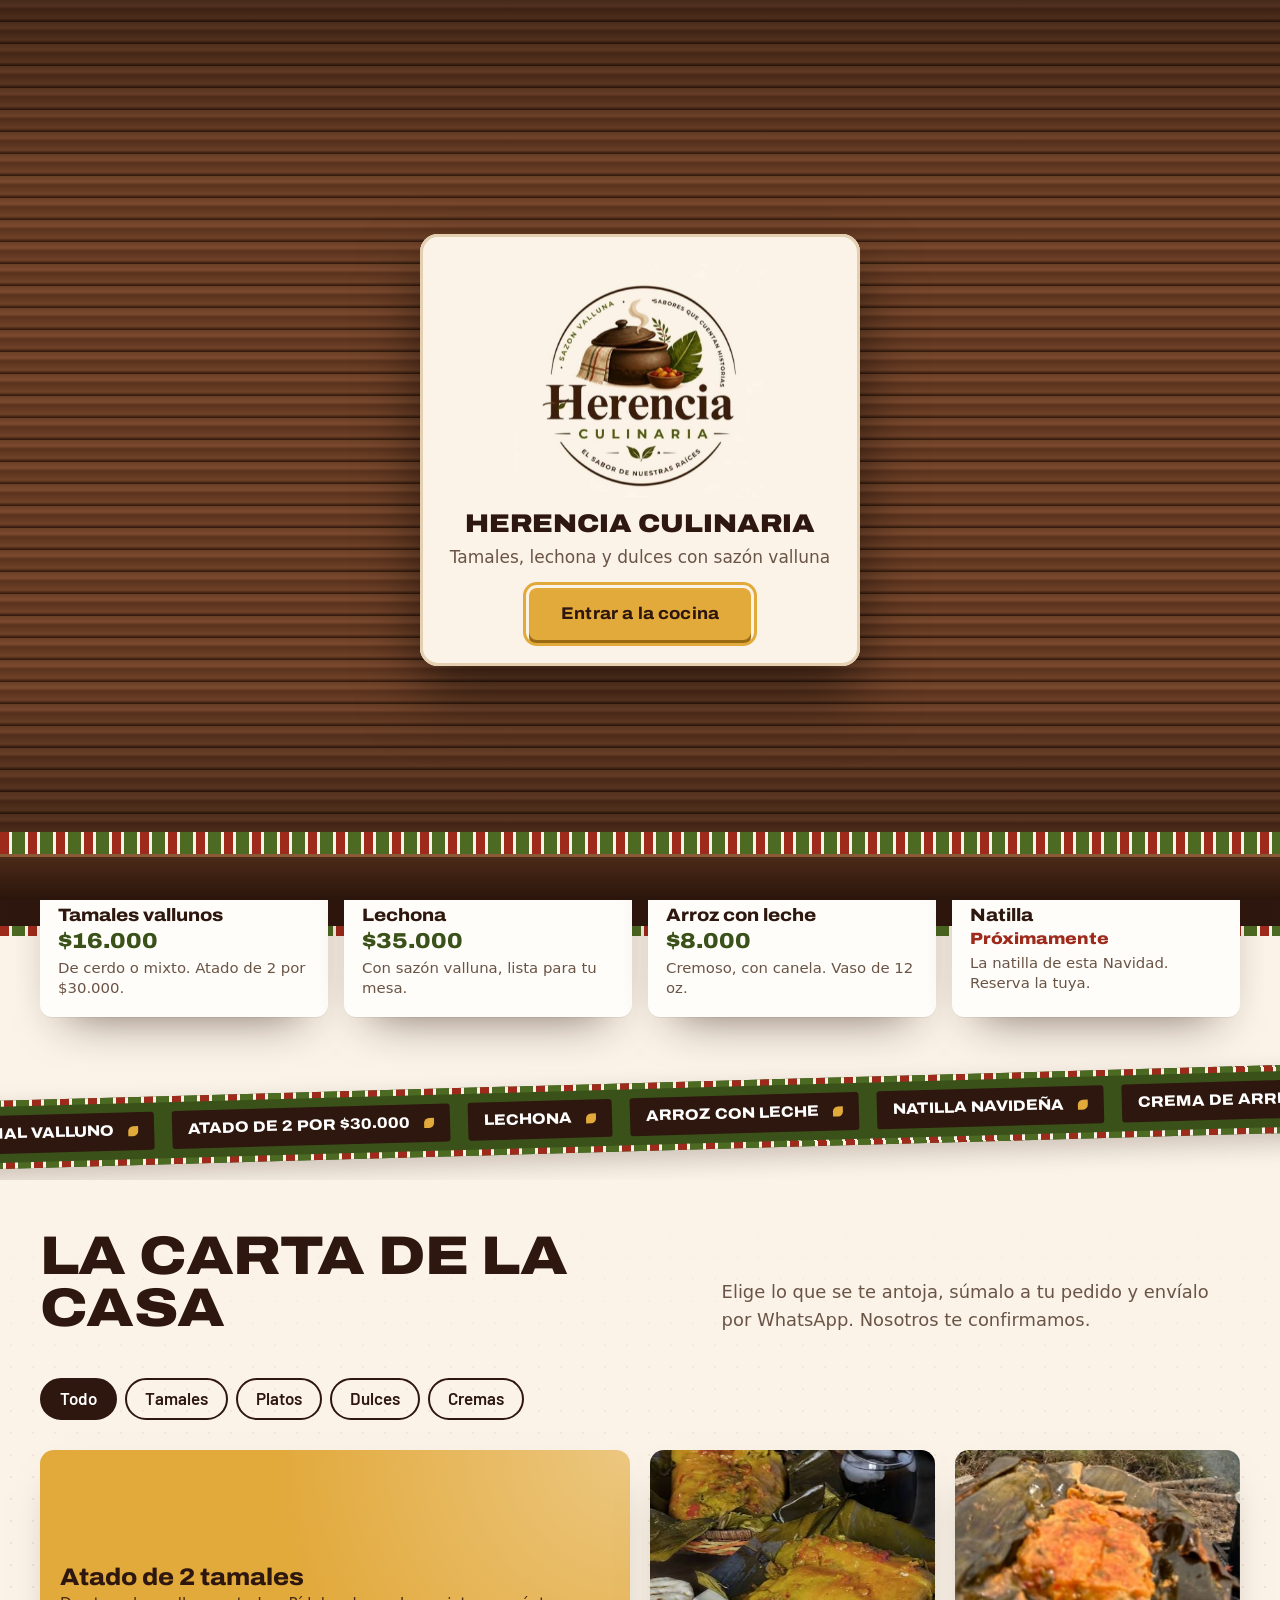
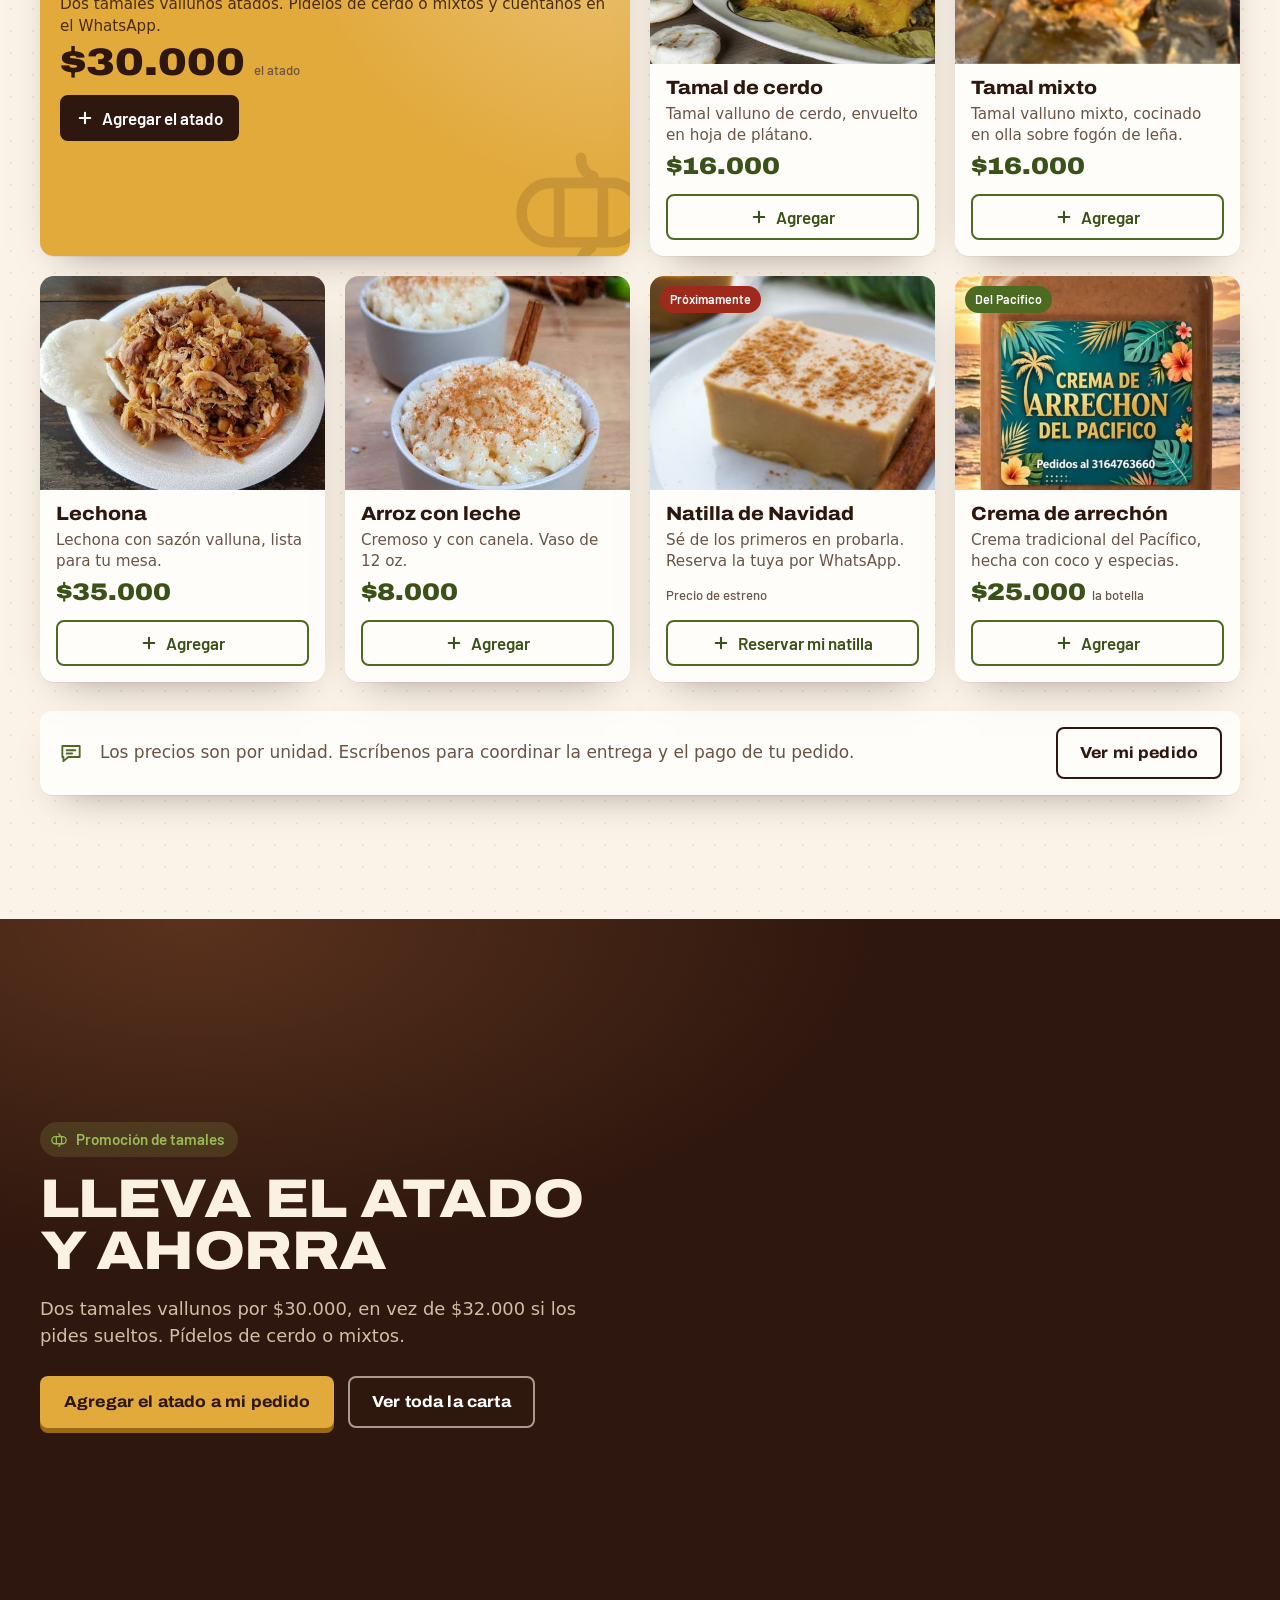
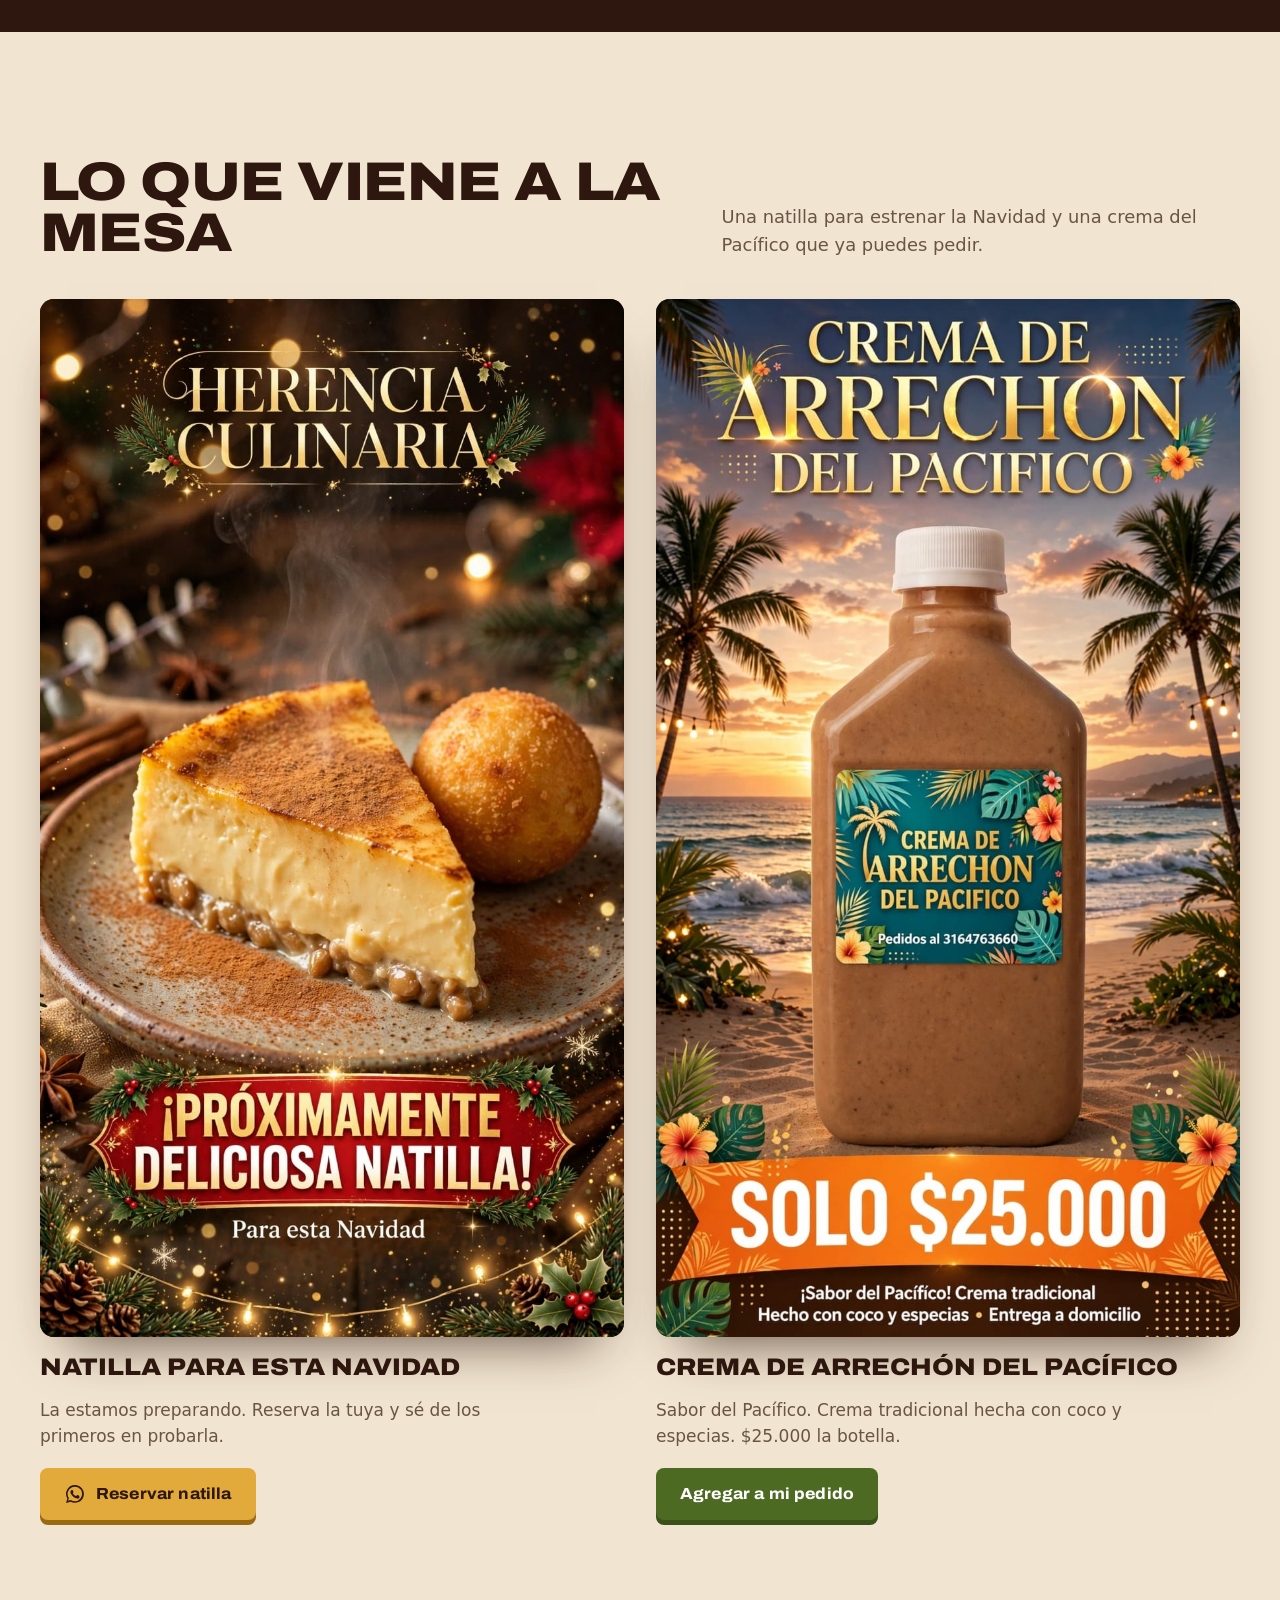
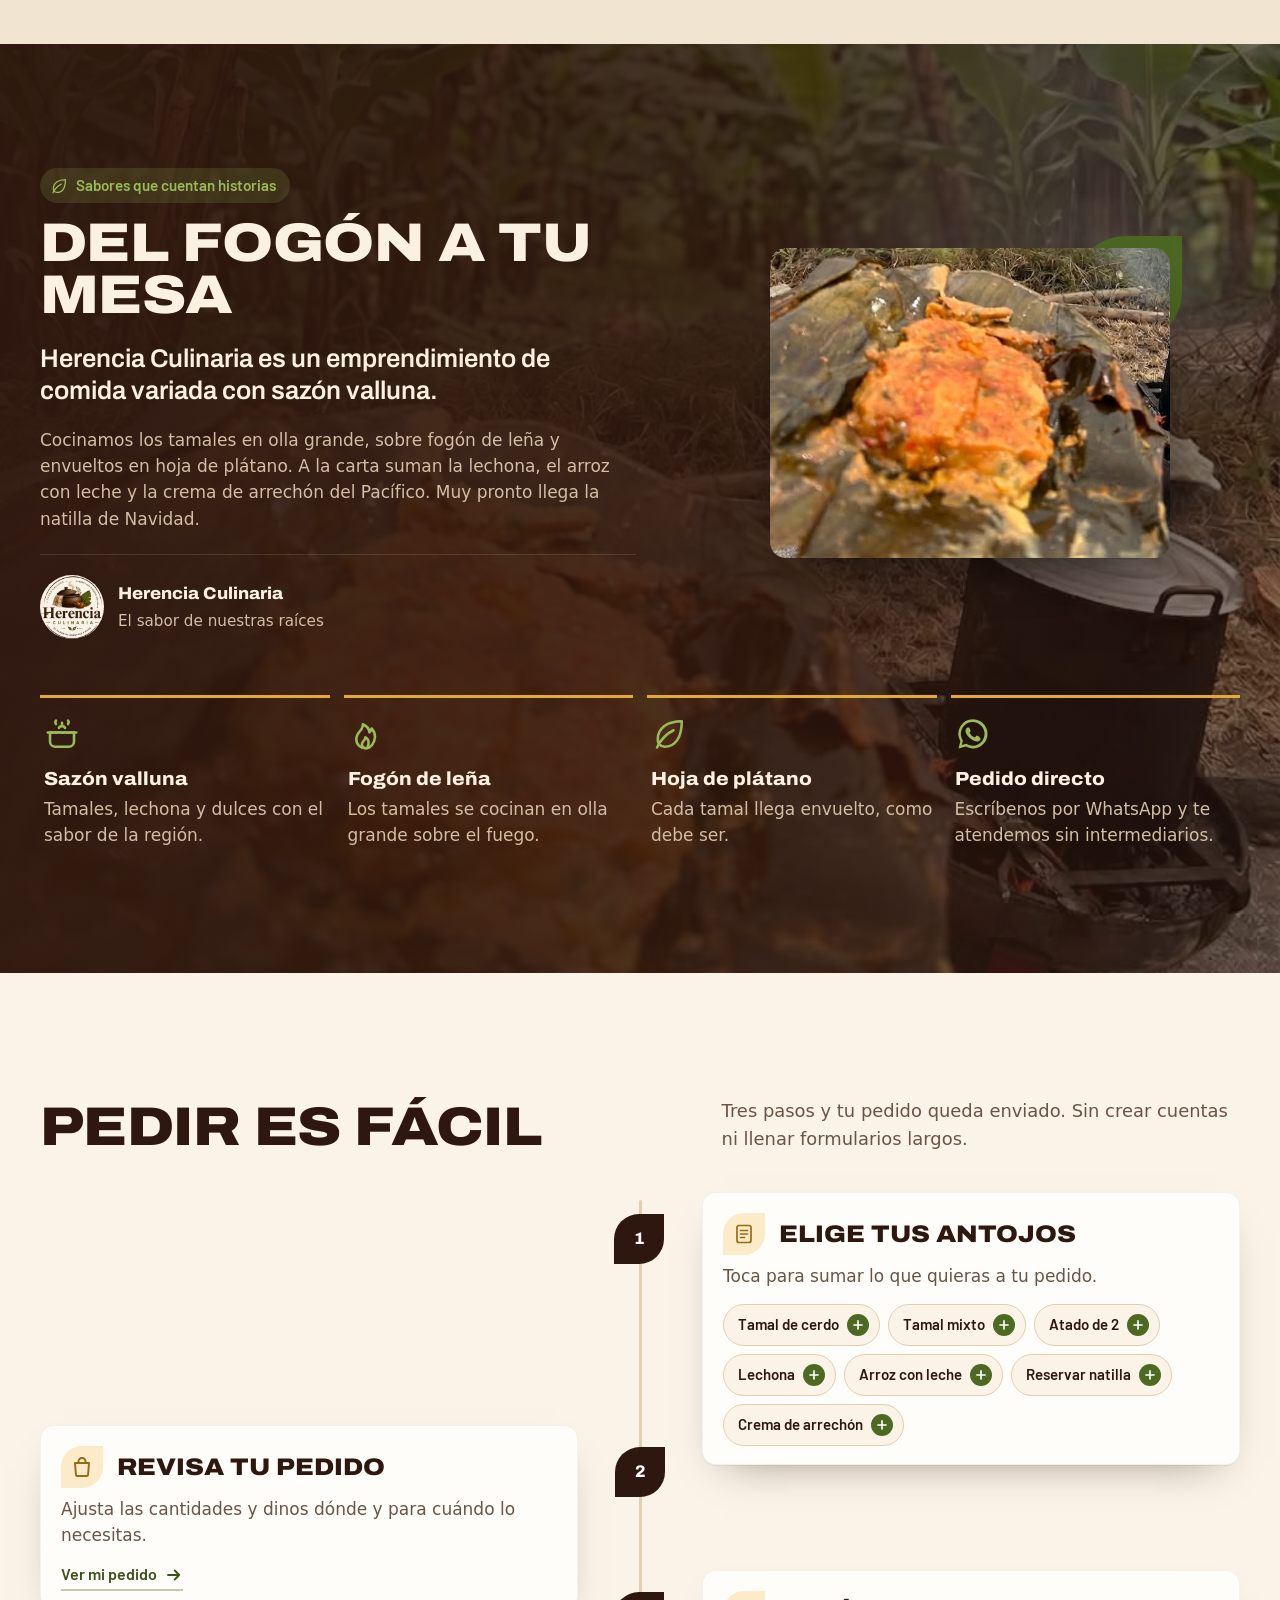
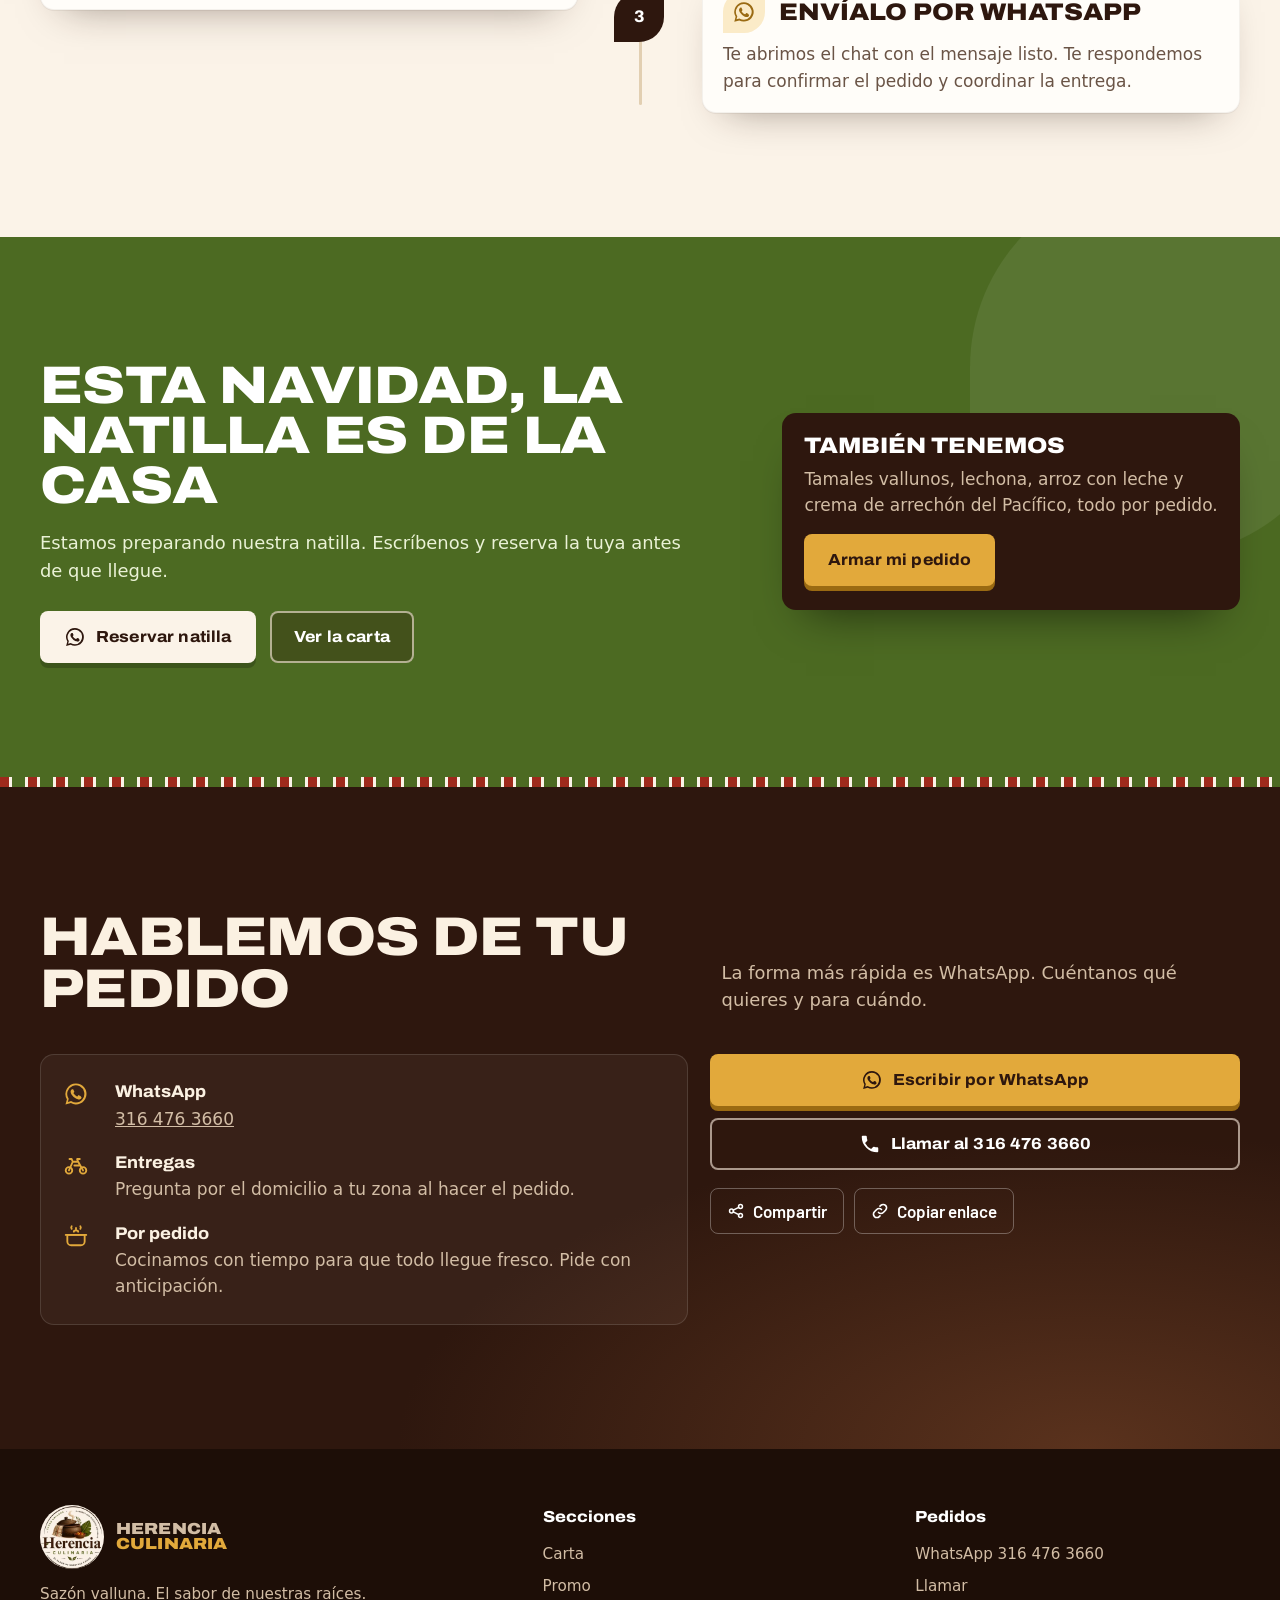
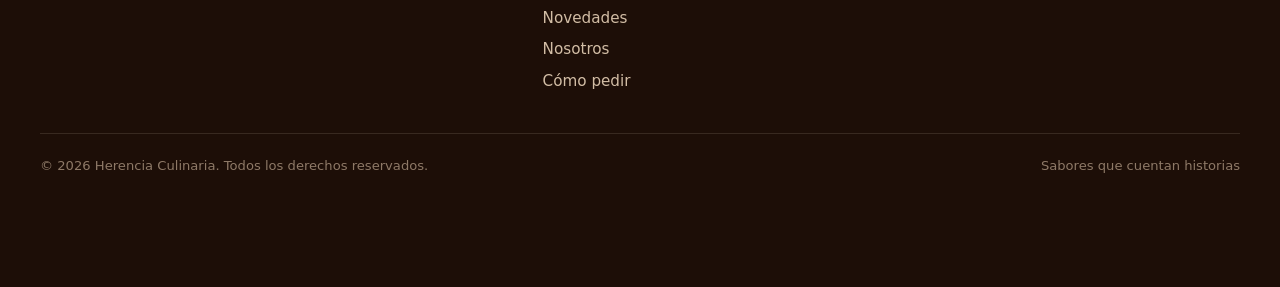
==== commit 984cc44e: "Remove promo time div from index.html Removed promo time section from the HTML." ====
--- a/index.html
+++ b/index.html
@@ -246,12 +246,6 @@
 
       <div class="promo-divider"></div>
 
-      <div class="promo-time">
-        <div class="promo-clock">
-          <svg aria-hidden="true">
-            <use href="#i-estrella"/>
-          </svg>
-        </div>
       </div>
 
       <a
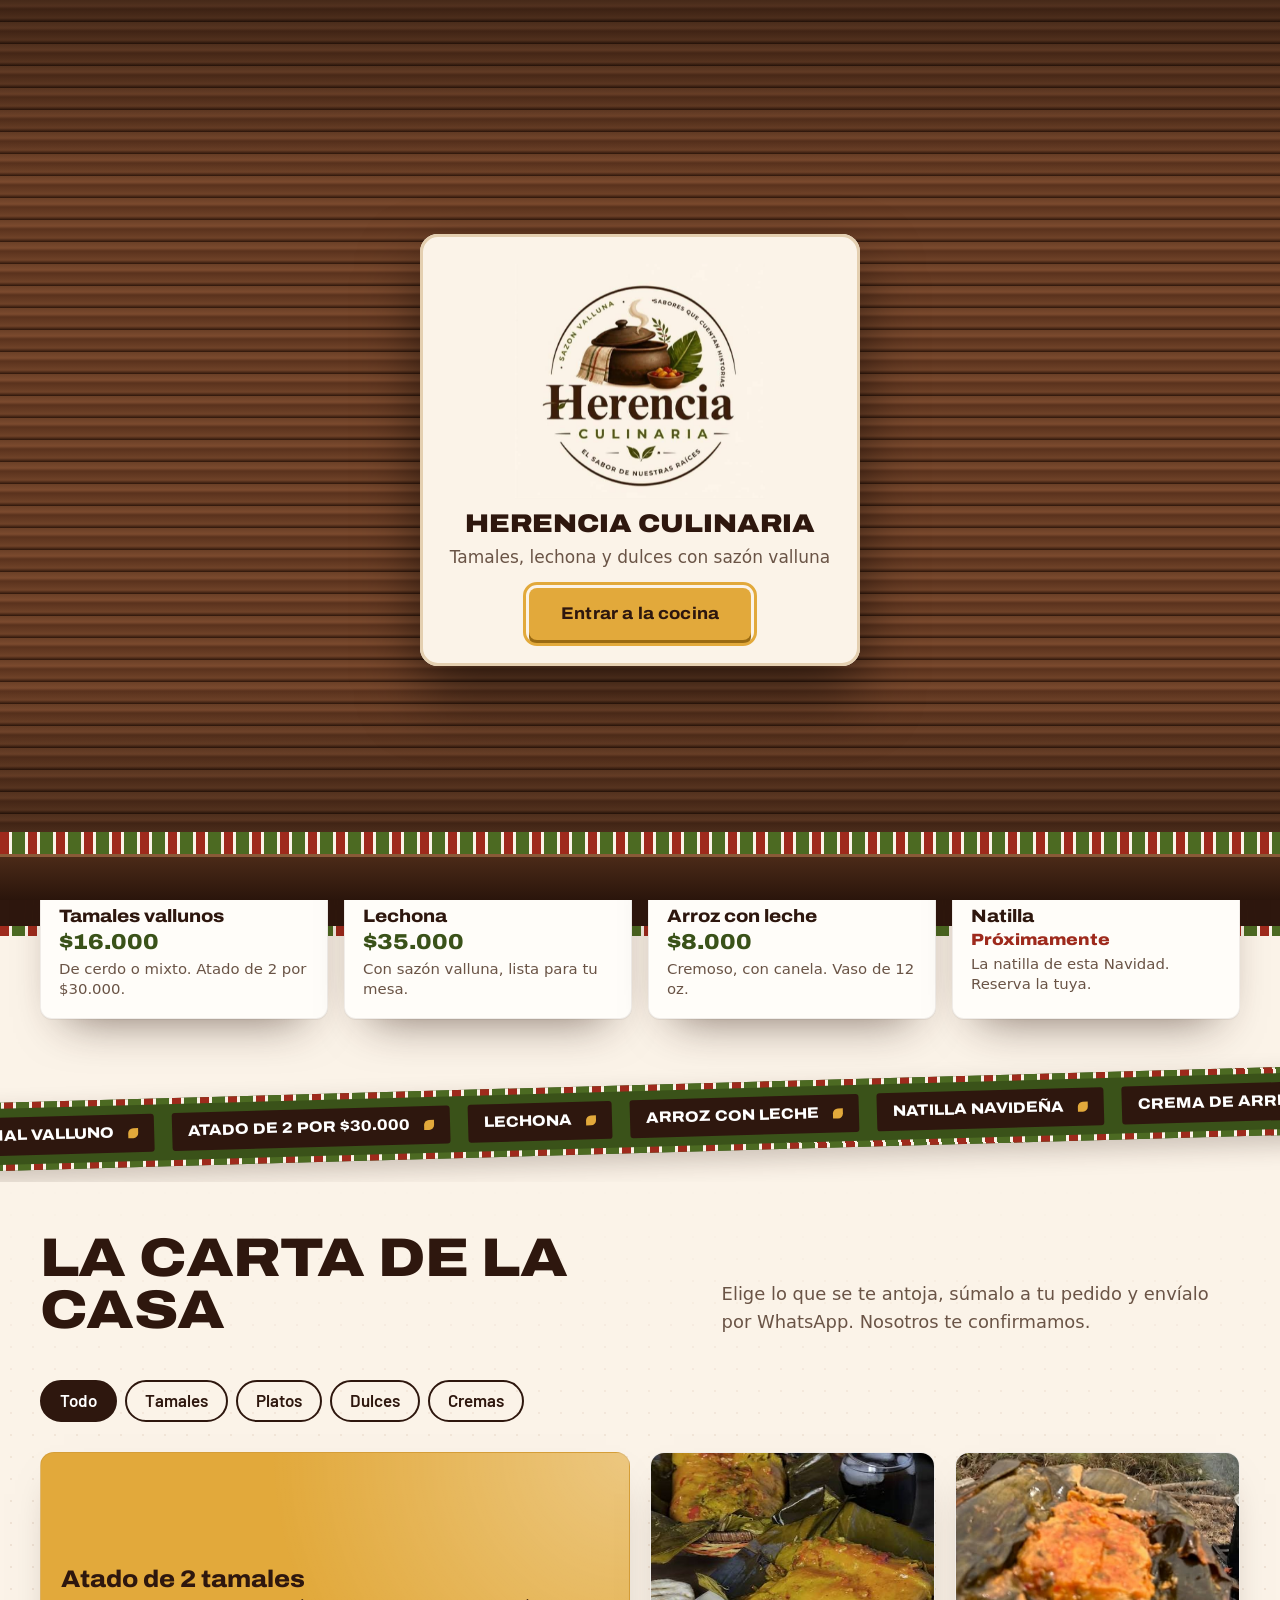
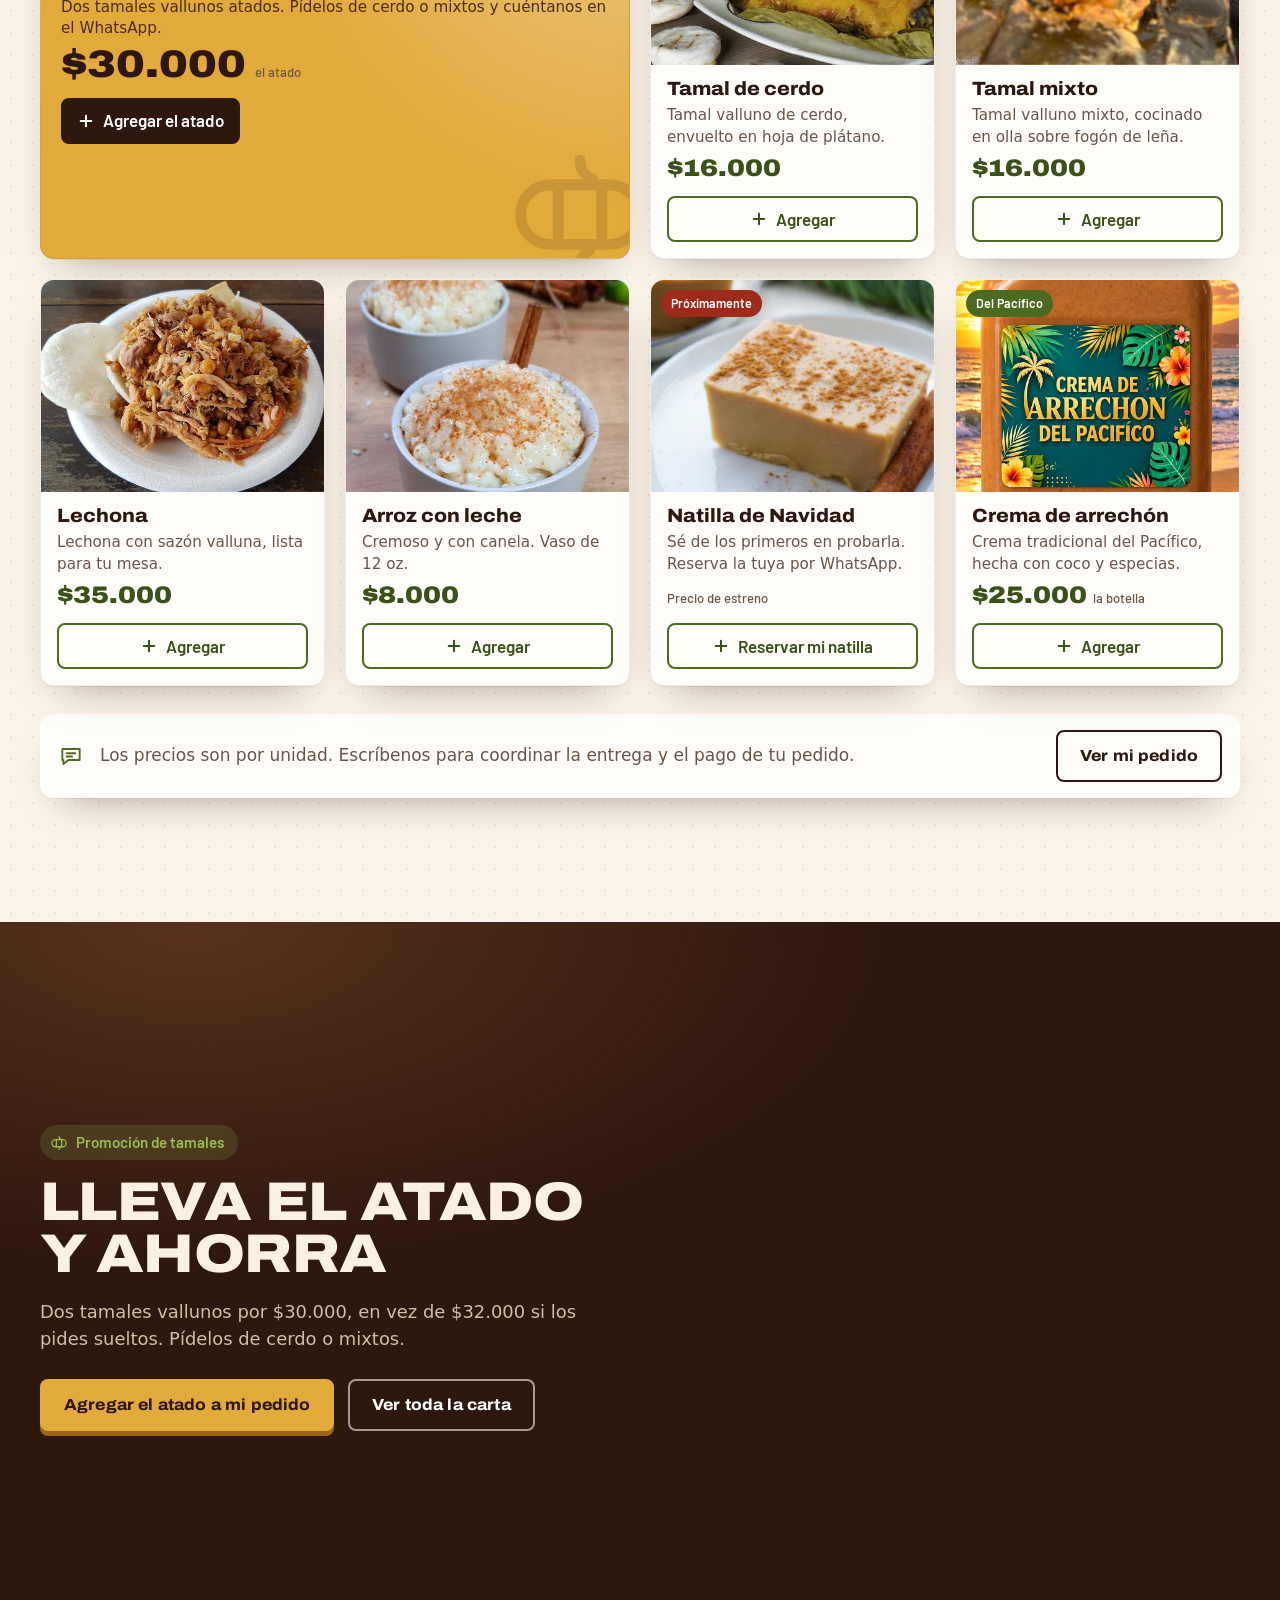
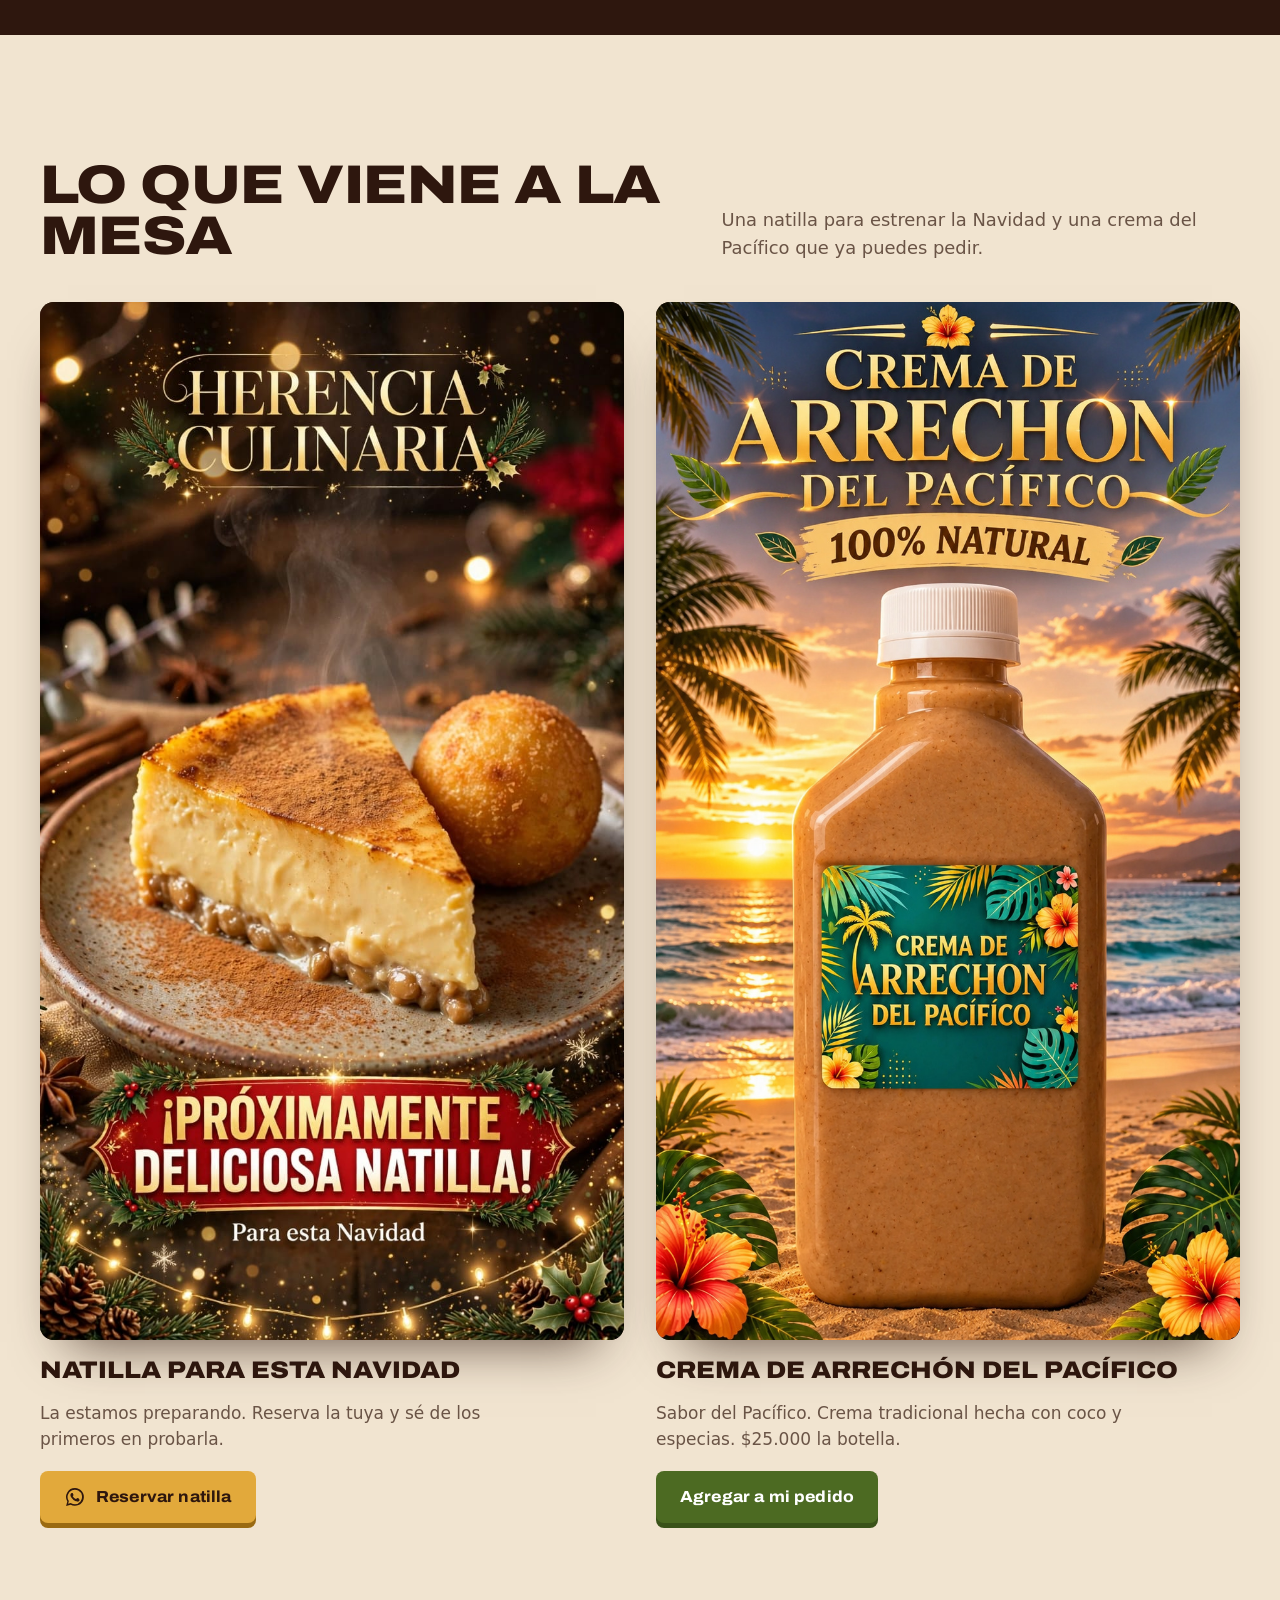
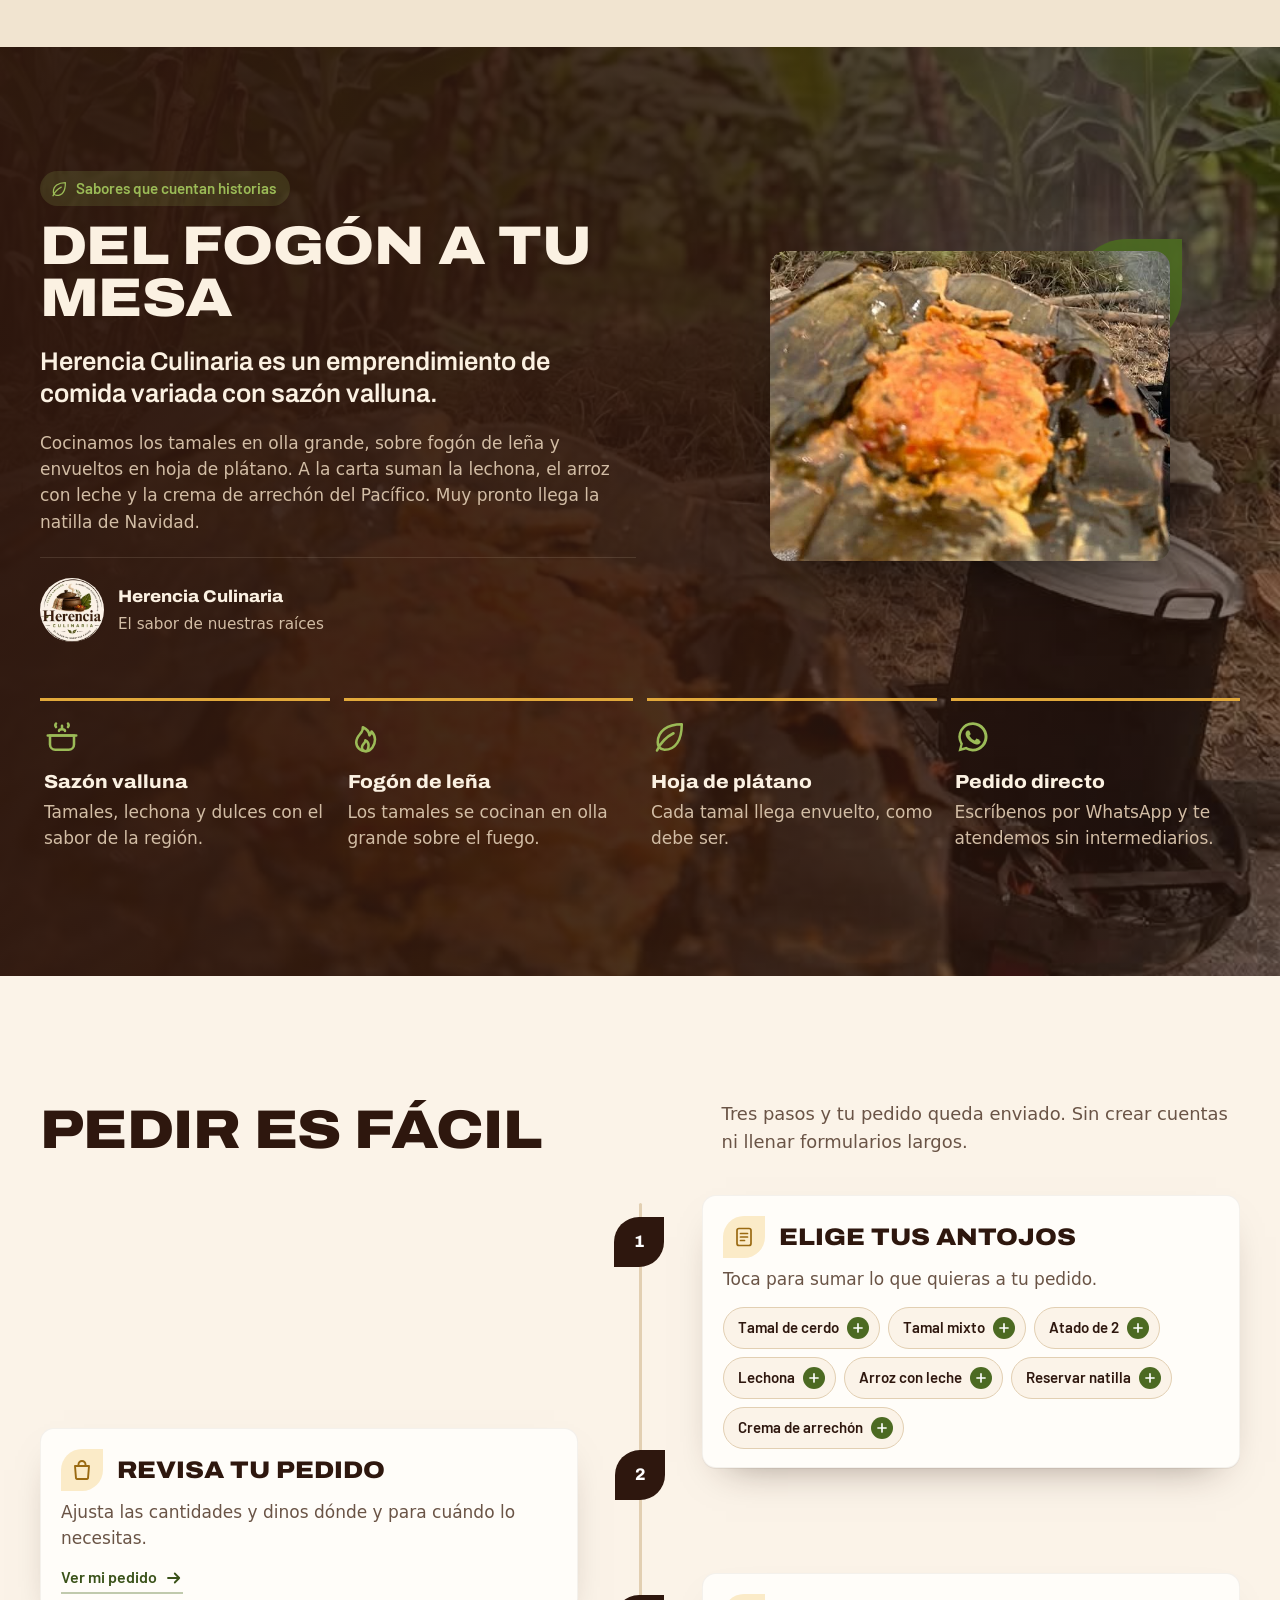
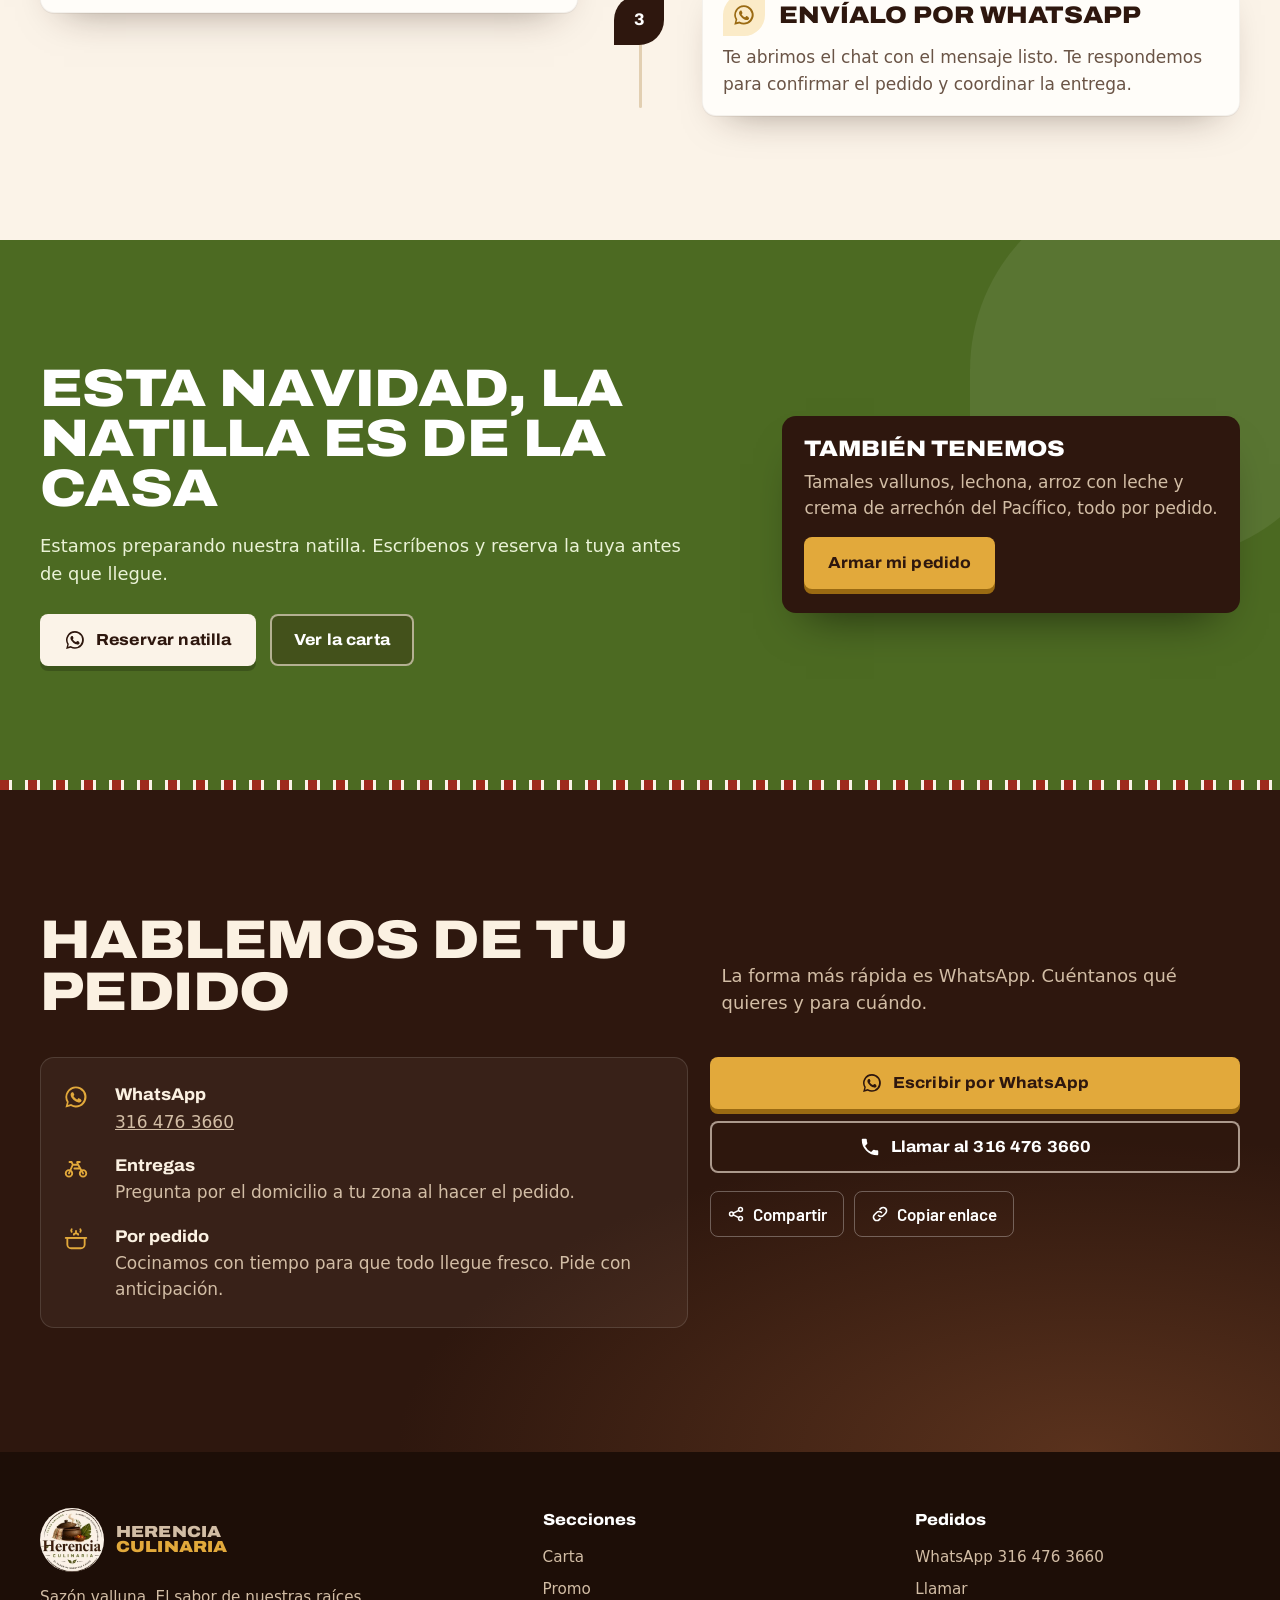
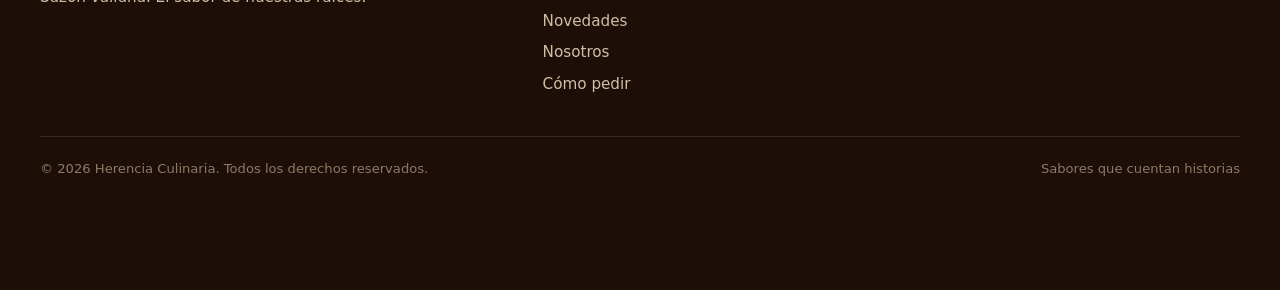
==== commit 9159fd9c: "Add files via upload" ====
--- a/index.html
+++ b/index.html
@@ -428,6 +428,7 @@
   </div>
 </div>
 <audio id="clic-audio" src="click.mp4" preload="auto" playsinline></audio>
+<audio id="cocina-audio" src="cocina.mp4" preload="auto" playsinline></audio>
 <div class="aviso" id="aviso" role="status" aria-live="polite"></div>
 
 <script src="script.js" defer></script>
--- a/styles.css
+++ b/styles.css
@@ -112,7 +112,8 @@
 .hd-nav a::after{content:"";position:absolute;left:11px;right:11px;bottom:2px;height:2px;background:var(--oro);transform:scaleX(0);transform-origin:left;transition:transform .25s}
 .hd-nav a:hover{color:#fff}
 .hd-nav a:hover::after,.hd-nav a.act::after{transform:none}
-.hd-nav a.act{color:#fff}
+.hd-nav a{transition:color .25s}
+.hd-nav a.act{color:var(--oro)}
 .icono-b{width:44px;height:44px;border-radius:8px;border:1px solid var(--linea);background:transparent;display:grid;place-items:center;cursor:pointer;flex:none;color:#fff}
 .icono-b svg{width:22px;height:22px}
 .hd-cta{min-height:44px;padding:0 16px;font-size:.92rem;box-shadow:0 4px 0 var(--oro-2)}
@@ -747,3 +748,264 @@
   .btn:hover,.icono-b:hover,.acc-t:hover,.ca-c:hover,.ca-add:hover,.ca-f:hover,.nv-c:hover,.pt-foto:hover .pt-marco,.promo-card:hover,.cinta-it:hover,.ct-comp button:hover{transform:none}
   .ca-c:hover .ca-foto img,.nv-c:hover .nv-afiche img,.no-foto:hover img,.pt-foto:hover .pt-marco img{transform:none}
 }
+
+/* ==========================================================
+   HOVERS / MICROINTERACCIONES — CAPA VISUAL REFORZADA
+   No modifica HTML ni JavaScript.
+   ========================================================== */
+
+/* Accesos rápidos */
+.acc-t{
+  overflow:hidden;
+  isolation:isolate;
+  border:1px solid rgba(46,23,14,.07);
+  transition:
+    transform .38s cubic-bezier(.2,.8,.2,1),
+    box-shadow .38s ease,
+    border-color .3s ease;
+}
+.acc-t::before{
+  content:"";
+  position:absolute;
+  inset:0;
+  z-index:-1;
+  background:linear-gradient(115deg,transparent 20%,rgba(255,255,255,.5) 48%,transparent 65%);
+  transform:translateX(-130%);
+  transition:transform .7s ease;
+}
+.acc-t:hover{
+  transform:translateY(-10px) scale(1.018);
+  border-color:rgba(226,169,59,.4);
+  box-shadow:0 1px 0 rgba(46,23,14,.05),0 34px 65px -25px rgba(46,23,14,.72),0 0 0 3px rgba(226,169,59,.07);
+}
+.acc-t:hover::before{transform:translateX(130%)}
+.acc-t .acc-ic{
+  transition:transform .38s cubic-bezier(.2,.9,.2,1),background-color .3s ease,color .3s ease,box-shadow .3s ease;
+}
+.acc-t:hover .acc-ic{
+  transform:rotate(-6deg) scale(1.1);
+  box-shadow:0 10px 22px -14px rgba(58,82,25,.9);
+}
+.acc-t h3,.acc-t .pr,.acc-t p{
+  transition:transform .3s ease,color .3s ease;
+}
+.acc-t:hover h3{transform:translateX(3px);color:var(--verde-2)}
+.acc-t:hover .pr{transform:translateX(4px) scale(1.04);color:var(--oro-2)}
+.acc-t:hover p{transform:translateX(2px)}
+
+/* Cards de la carta */
+.ca-c{
+  isolation:isolate;
+  border:1px solid rgba(46,23,14,.07);
+  transition:
+    transform .42s cubic-bezier(.2,.85,.2,1),
+    box-shadow .42s ease,
+    border-color .3s ease;
+}
+.ca-c::before{
+  content:"";
+  position:absolute;
+  z-index:2;
+  top:0;
+  left:-120%;
+  width:55%;
+  height:100%;
+  pointer-events:none;
+  background:linear-gradient(105deg,transparent,rgba(255,255,255,.25),transparent);
+  transform:skewX(-18deg);
+  transition:left .75s ease;
+}
+.ca-c:hover{
+  transform:translateY(-10px) scale(1.012);
+  border-color:rgba(226,169,59,.35);
+  box-shadow:0 1px 0 rgba(46,23,14,.05),0 34px 62px -25px rgba(46,23,14,.68),0 0 0 3px rgba(226,169,59,.055);
+}
+.ca-c:hover::before{left:150%}
+.ca-foto{position:relative}
+.ca-foto::after{
+  content:"";
+  position:absolute;
+  inset:0;
+  background:linear-gradient(180deg,rgba(46,23,14,0) 45%,rgba(46,23,14,.22));
+  opacity:0;
+  pointer-events:none;
+  transition:opacity .4s ease;
+}
+.ca-c:hover .ca-foto::after{opacity:1}
+.ca-c:hover .ca-foto img{
+  transform:scale(1.11);
+  filter:saturate(1.1) contrast(1.04);
+}
+.ca-cuerpo h3,.ca-cuerpo p,.ca-cuerpo .ca-precio{
+  transition:transform .3s ease,color .3s ease;
+}
+.ca-c:hover .ca-cuerpo h3{transform:translateX(3px);color:var(--verde-2)}
+.ca-c:hover .ca-cuerpo p{transform:translateX(2px)}
+.ca-c:hover .ca-precio{transform:translateX(3px) scale(1.025);color:var(--oro-2)}
+.ca-add{
+  position:relative;
+  overflow:hidden;
+  transition:transform .25s ease,background-color .25s ease,color .25s ease,border-color .25s ease,box-shadow .25s ease;
+}
+.ca-add::after{
+  content:"";
+  position:absolute;
+  top:0;
+  left:-80%;
+  width:45%;
+  height:100%;
+  background:linear-gradient(100deg,transparent,rgba(255,255,255,.35),transparent);
+  transform:skewX(-18deg);
+  transition:left .55s ease;
+}
+.ca-add:hover::after{left:135%}
+.ca-add:hover{transform:translateY(-3px) scale(1.015);box-shadow:0 13px 25px -15px rgba(58,82,25,.9)}
+.ca-add:active{transform:translateY(1px) scale(.99)}
+.ca-ins{transition:transform .3s ease,box-shadow .3s ease}
+.ca-c:hover .ca-ins{transform:translateY(-3px) scale(1.04);box-shadow:0 9px 20px -11px rgba(0,0,0,.75)}
+
+/* Filtros */
+.ca-f{
+  transition:transform .25s ease,background-color .25s ease,color .25s ease,border-color .25s ease,box-shadow .25s ease;
+}
+.ca-f:hover{
+  transform:translateY(-3px) scale(1.025);
+  border-color:var(--oro-2);
+  box-shadow:0 10px 20px -15px rgba(46,23,14,.8);
+}
+
+/* Tarjetas de novedades */
+.nv-c{
+  position:relative;
+  transition:transform .4s cubic-bezier(.2,.85,.2,1),box-shadow .4s ease;
+}
+.nv-c:hover{
+  transform:translateY(-9px);
+  box-shadow:0 30px 60px -30px rgba(46,23,14,.7);
+}
+.nv-afiche{
+  transition:transform .45s cubic-bezier(.2,.8,.2,1),box-shadow .45s ease;
+}
+.nv-c:hover .nv-afiche{
+  transform:translateY(-7px) rotate(-.8deg) scale(1.008);
+  box-shadow:0 38px 65px -28px rgba(46,23,14,.82);
+}
+.nv-afiche::after{
+  content:"";
+  position:absolute;
+  inset:0;
+  pointer-events:none;
+  background:linear-gradient(115deg,transparent 25%,rgba(255,255,255,.22) 50%,transparent 68%);
+  transform:translateX(-120%);
+  transition:transform .8s ease;
+}
+.nv-c:hover .nv-afiche::after{transform:translateX(120%)}
+.nv-c:hover .nv-afiche img{transform:scale(1.07);filter:saturate(1.08) contrast(1.03)}
+.nv-c h3,.nv-c p{transition:transform .3s ease,color .3s ease}
+.nv-c:hover h3{transform:translateX(3px);color:var(--verde-2)}
+.nv-c:hover p{transform:translateX(2px)}
+
+/* Promoción */
+.promo-card{
+  overflow:hidden;
+  transition:transform .45s cubic-bezier(.2,.85,.2,1),box-shadow .45s ease,border-color .3s ease;
+}
+.promo-card::after{
+  transition:transform .8s ease;
+}
+.promo-card:hover{
+  transform:translateY(-10px) scale(1.012);
+  border-color:rgba(226,169,59,.4);
+  box-shadow:0 42px 78px -28px rgba(0,0,0,.78),inset 0 0 0 1px rgba(255,236,210,.06),0 0 0 3px rgba(226,169,59,.045);
+}
+.promo-card:hover::after{transform:translate(18px,-12px) scale(1.15)}
+.promo-card::before{transition:transform .8s ease}
+.promo-card:hover::before{transform:scale(1.12)}
+.promo-badge{
+  transition:transform .3s cubic-bezier(.2,.9,.2,1),box-shadow .3s ease;
+}
+.promo-card:hover .promo-badge{
+  transform:translateY(-4px) scale(1.04) rotate(-1deg);
+  box-shadow:0 12px 24px -10px rgba(226,169,59,.85);
+}
+.promo-card h2{transition:transform .35s ease,color .3s ease}
+.promo-card:hover h2{transform:translateX(3px);color:#fff}
+.promo-btn{transition:transform .25s ease,box-shadow .25s ease,background-color .25s ease}
+.promo-btn:hover{transform:translateY(-4px) scale(1.015);box-shadow:0 9px 0 var(--oro-2),0 24px 38px -15px rgba(226,169,59,.8)}
+.promo-btn:hover span{transform:translateX(7px) scale(1.08)}
+
+/* Botones generales */
+.btn{transition:transform .25s cubic-bezier(.2,.8,.2,1),box-shadow .25s ease,background-color .25s ease,border-color .25s ease,color .25s ease}
+.btn:hover{transform:translateY(-3px)}
+.btn-o:hover,.btn-v:hover,.btn-b:hover{box-shadow:0 9px 0 var(--oro-2),0 18px 32px -18px rgba(46,23,14,.65)}
+.btn-v:hover{box-shadow:0 9px 0 var(--verde-2),0 18px 32px -18px rgba(58,82,25,.65)}
+.btn-l:hover,.btn-c:hover{transform:translateY(-3px) scale(1.015)}
+
+/* Portada */
+.pt-foto:hover .pt-marco{transform:translateY(-9px) scale(1.012)}
+.pt-foto:hover .pt-marco img{transform:scale(1.08)}
+.pt-foto:hover .pt-chapa{transform:rotate(3deg) translateY(-9px) scale(1.07)}
+
+/* Respeta usuarios que desactivan animaciones */
+@media (prefers-reduced-motion:reduce){
+  .acc-t,.ca-c,.nv-c,.nv-afiche,.promo-card,.btn,.ca-add,.ca-f,.pt-marco{transition:none!important}
+  .acc-t::before,.ca-c::before,.ca-foto::after,.nv-afiche::after{display:none}
+}
+
+/* Ajuste: las tarjetas de novedades mantienen su hover original.
+   Solo se desplaza ligeramente el afiche; la tarjeta y su margen no saltan. */
+.nv-c:hover{
+  transform:none;
+  box-shadow:none;
+}
+.nv-c:hover .nv-afiche{
+  transform:translateY(-6px) rotate(-.6deg);
+  box-shadow:0 30px 50px -28px rgba(46,23,14,.75);
+}
+.nv-c:hover .nv-afiche img{
+  transform:none;
+  filter:none;
+}
+.nv-c:hover .nv-afiche::after{
+  transform:none;
+}
+.nv-c:hover h3,
+.nv-c:hover p{
+  transform:none;
+}
+
+/* ============ AJUSTES RESPONSIVE ============ */
+/* Causa del texto cortado en "Lleva el atado y ahorra": la columna del grid crecía
+   más que la pantalla por el contenido interno. minmax(0,1fr) + min-width:0 lo evita. */
+.pm-grid{grid-template-columns:minmax(0,1fr)}
+@media (min-width:960px){.pm-grid{grid-template-columns:minmax(0,1fr) minmax(0,1fr)}}
+.pm-grid>*{min-width:0}
+.pm-acc .btn,.promo-btn{white-space:normal;text-align:center;max-width:100%}
+.pt-promo{max-width:100%}
+.promo-card{min-width:0;max-width:100%}
+.promo-card p,.promo-card h2,.lead{overflow-wrap:anywhere}
+.pt-in>*,.cab>*,.nv-grid>*,.ca-grid>*,.acc-grid>*{min-width:0}
+
+@media (max-width:599px){
+  /* filtros de la carta: se acomodan en varias líneas en vez de esconderse al deslizar */
+  .ca-filtros{flex-wrap:wrap;overflow:visible;margin:0 0 16px;padding:4px 0 6px}
+  .ca-f{min-height:40px;padding:0 15px}
+  /* tarjeta de promo más compacta */
+  .promo-card{min-height:0;padding:30px 22px 26px;border-radius:22px}
+  .promo-card h2{font-size:clamp(1.9rem,9vw,2.4rem)}
+  .promo-card p{max-width:none;font-size:1rem}
+  .pm-acc .btn{width:100%}
+  .promo-time{flex-wrap:wrap}
+}
+@media (max-width:360px){
+  :root{--gutter:16px}
+  .btn{padding:0 16px}
+}
+@media (max-width:759px){
+  /* afiches: en el celular no ocupan 2 pantallas de alto */
+  .nv-c{align-items:stretch}
+  .nv-afiche{width:min(100%,320px);margin-inline:auto}
+}
+
+/* sección activa también en el menú móvil */
+.menu nav a.act{color:var(--oro)}
